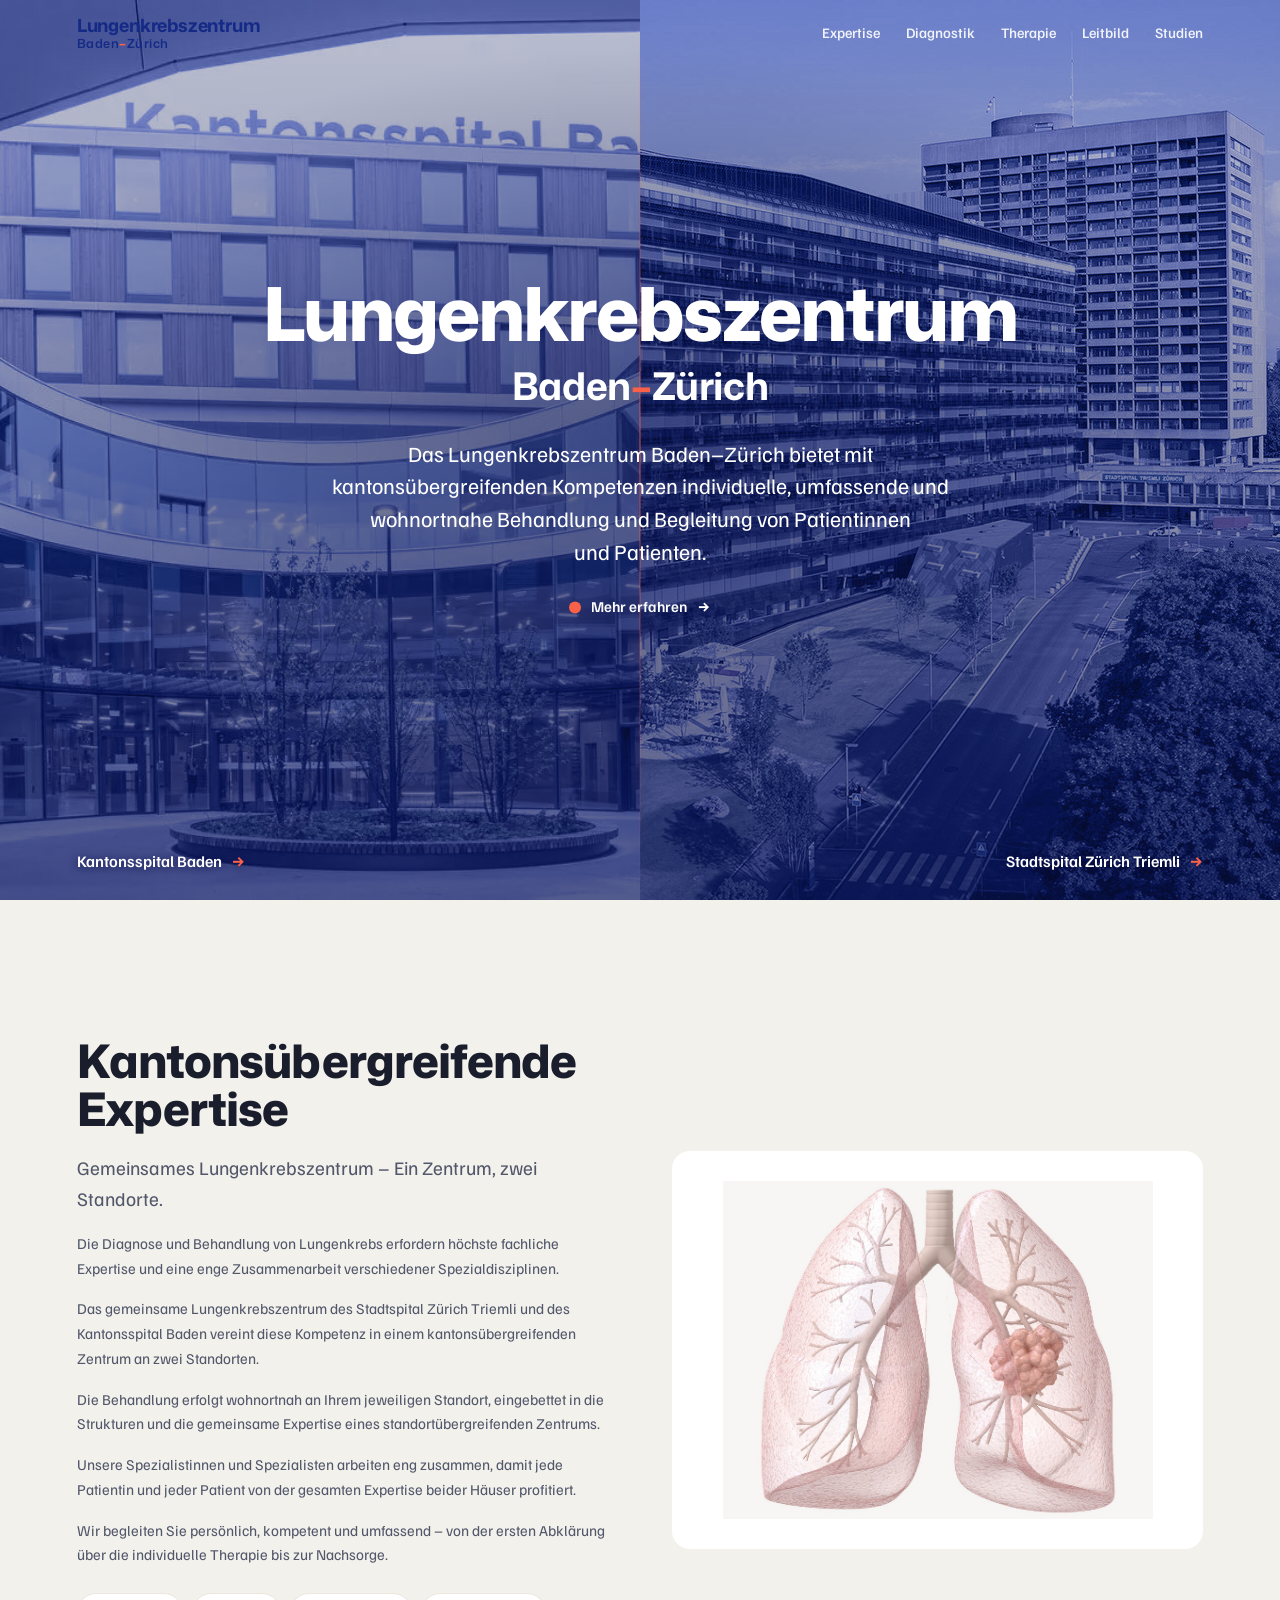
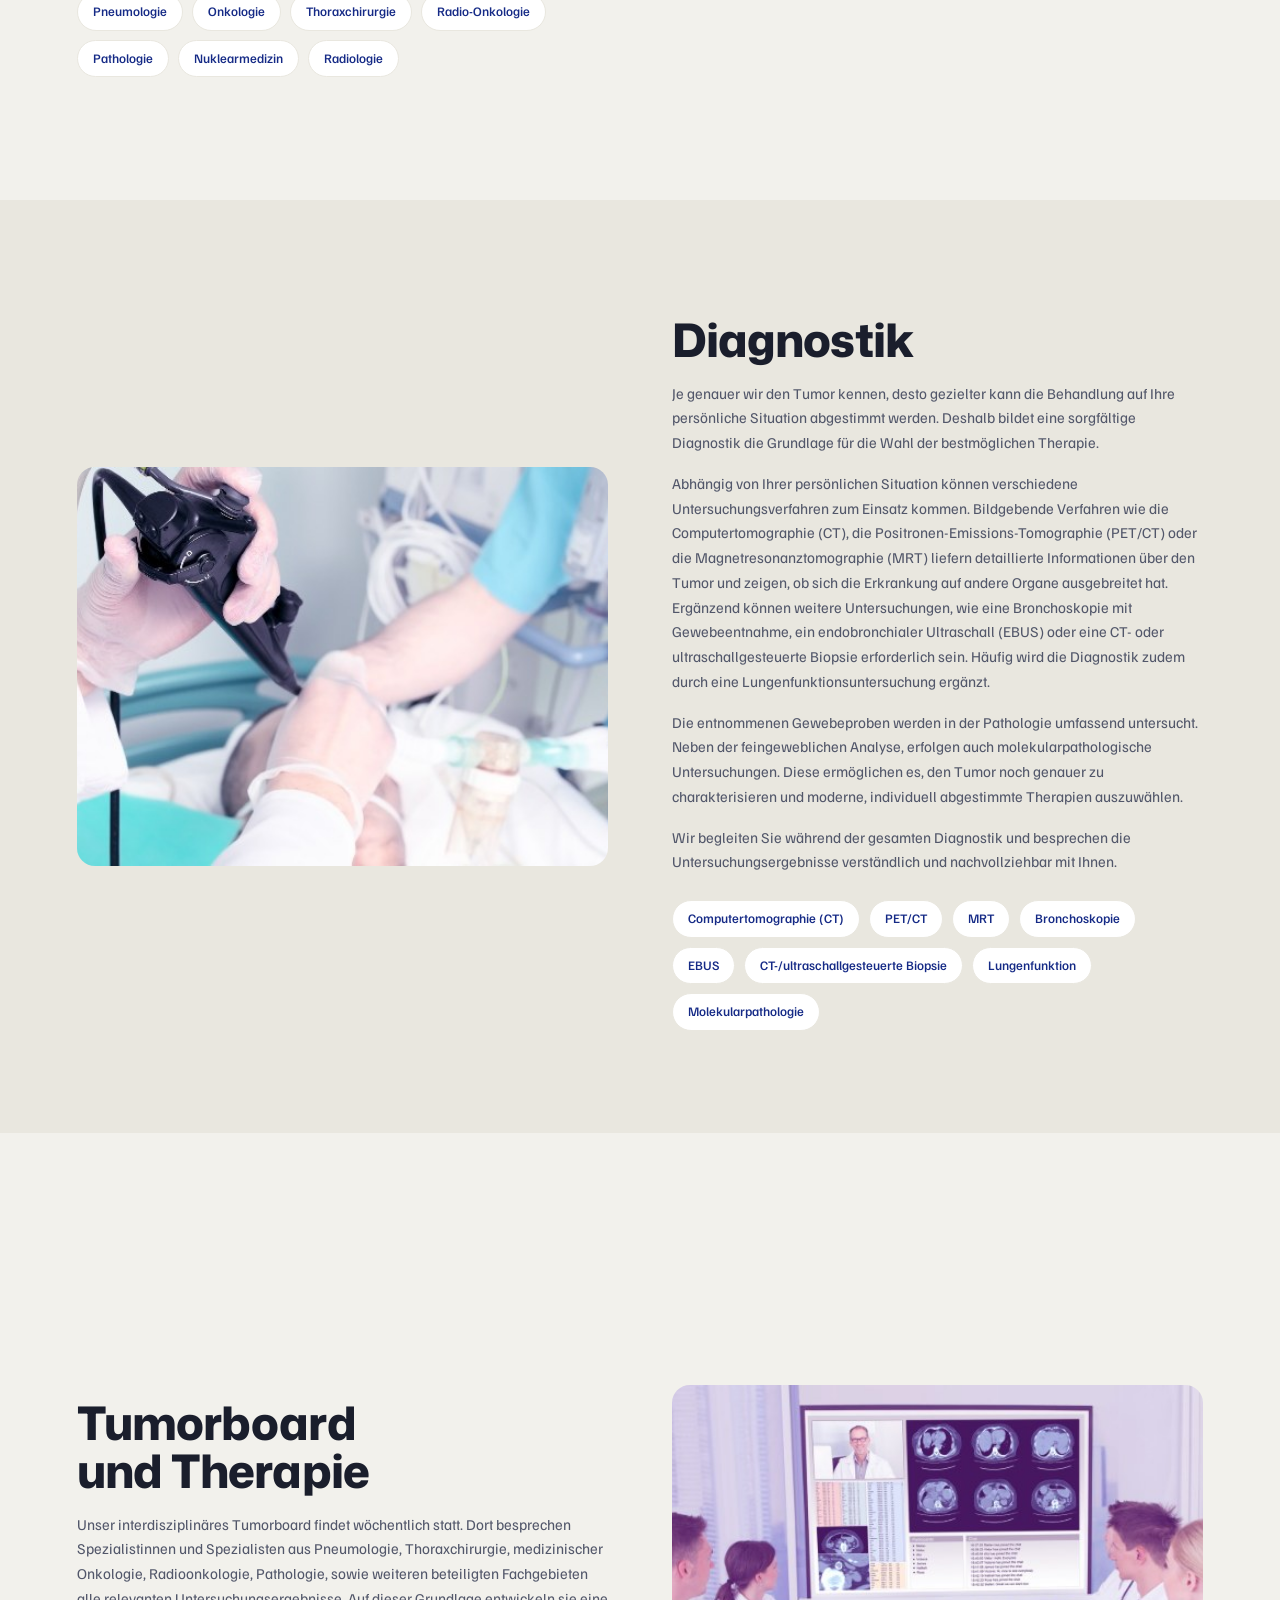
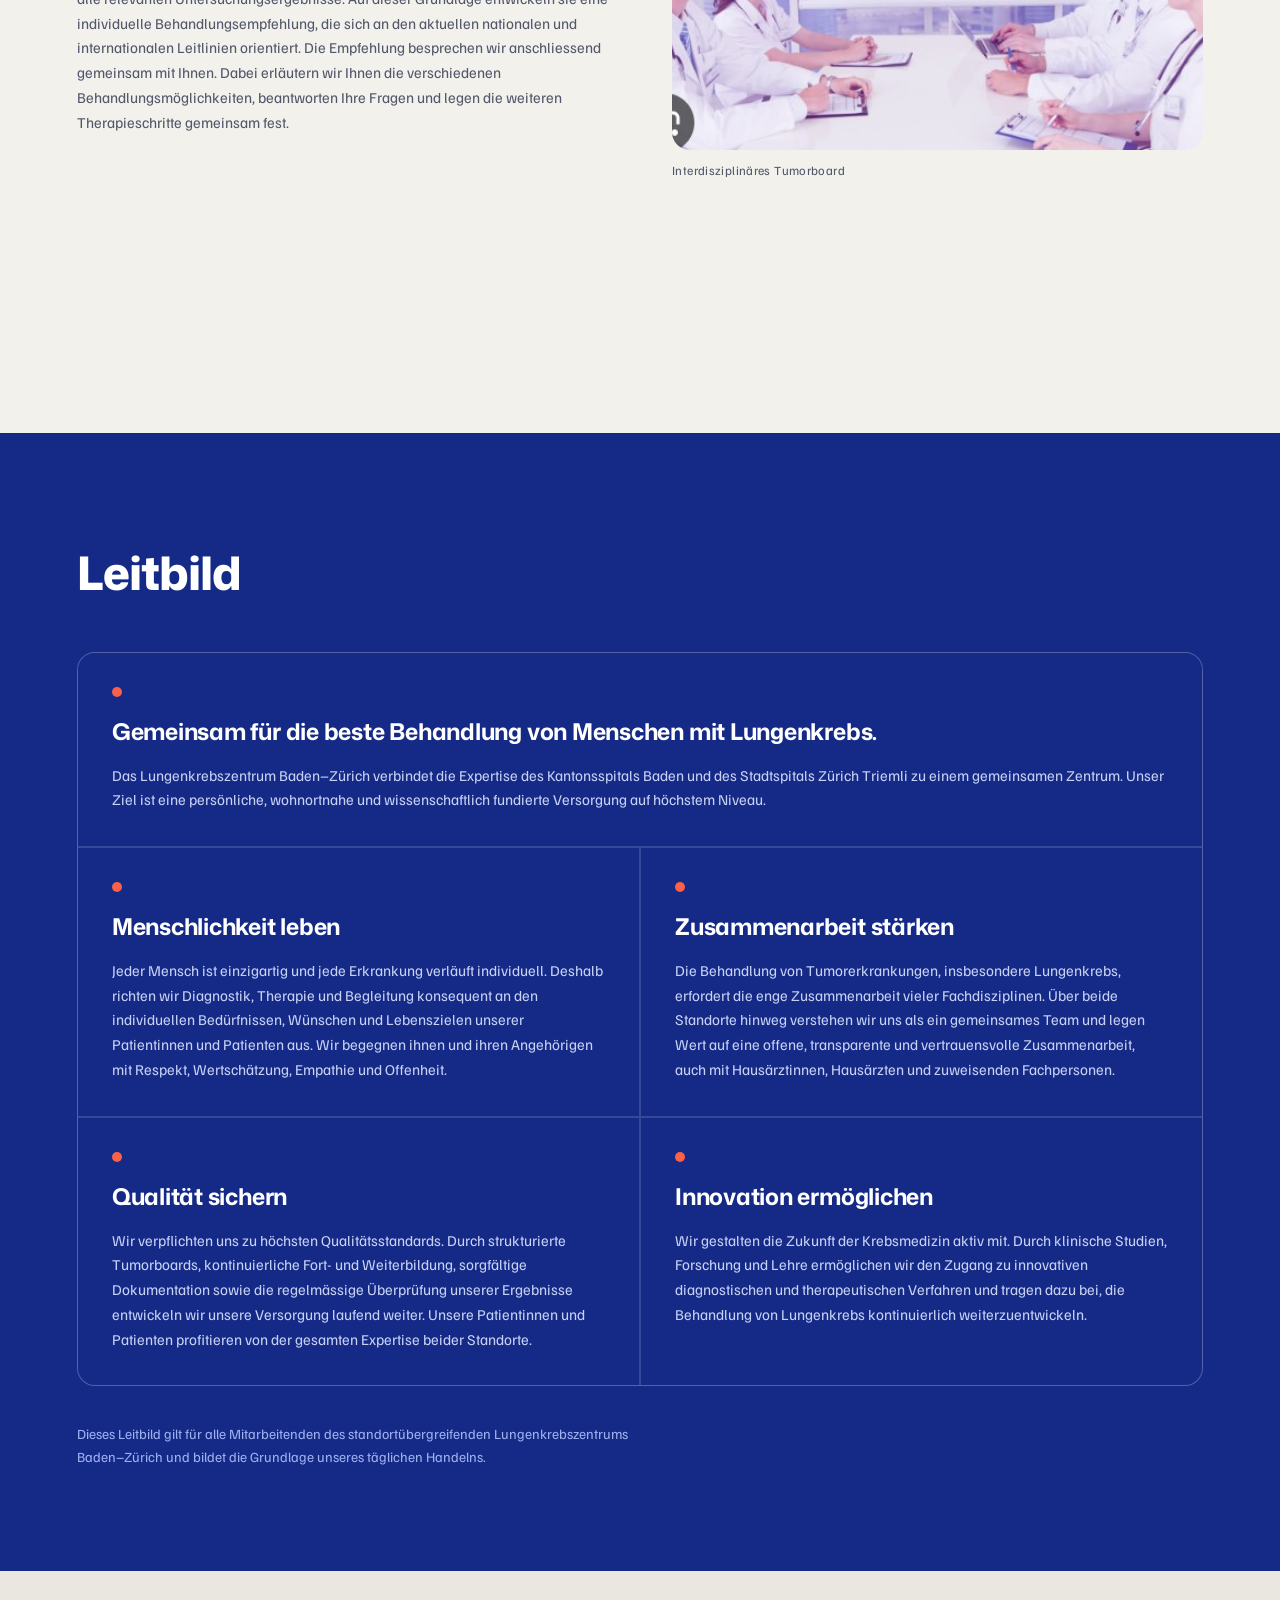
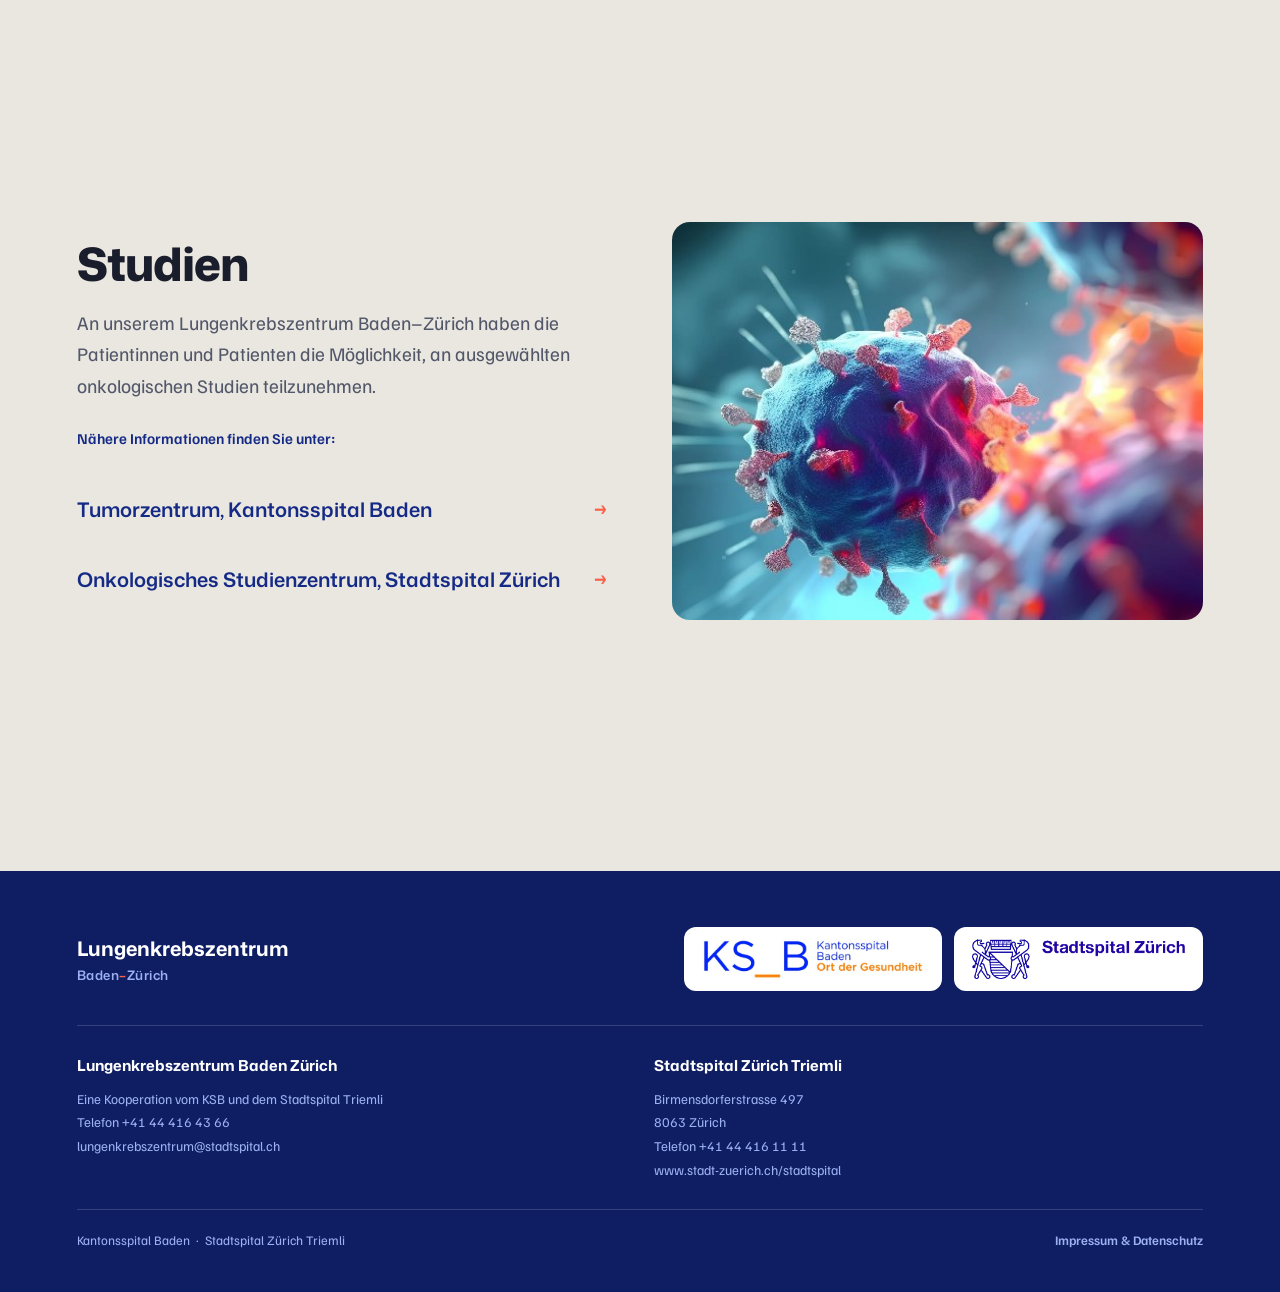
==== index.html @ f9b5f1e2 "Footer-Kontaktdaten getauscht (LKZ links, Triemli rechts)" ====
<!DOCTYPE html>
<html lang="de">
<head>
<meta charset="UTF-8">
<meta name="viewport" content="width=device-width, initial-scale=1.0">
<title>Lungenkrebszentrum Baden–Zürich</title>
<link rel="icon" href="favicon.svg" type="image/svg+xml">
<link rel="icon" href="favicon-32.png" type="image/png" sizes="32x32">
<link rel="apple-touch-icon" href="favicon.png">
<meta name="description" content="Das Lungenkrebszentrum Baden–Zürich vereint die Expertise des Kantonsspitals Baden und des Stadtspitals Zürich Triemli. Kantonsübergreifende, wohnortnahe Behandlung von Lungenkrebs an zwei Standorten.">
<link rel="preconnect" href="https://fonts.googleapis.com">
<link rel="preconnect" href="https://fonts.gstatic.com" crossorigin>
<link href="https://fonts.googleapis.com/css2?family=Mona+Sans:wght@400;500;600;700;800&family=Familjen+Grotesk:wght@400;500;600;700&display=swap" rel="stylesheet">
<link rel="stylesheet" href="css/styles.css">
<style>
  /* Hero — cinematic merge */
  .hero{position:relative;isolation:isolate;background:#0F1E63;color:#fff;min-height:100vh;display:flex;flex-direction:row;padding:0;overflow:hidden;}
  .hero-half{position:absolute;top:0;bottom:0;width:50%;z-index:1;background-size:cover;background-position:center;}
  .hero-half.hl{left:0;background-image:url('assets/hero_KSB.webp');}
  .hero-half.hr{right:0;background-image:url('assets/hero_stadtspital.jpg');}
  .hero-tint{position:absolute;inset:0;z-index:2;pointer-events:none;background:#1b2f8a;mix-blend-mode:color;opacity:.8;}
  .hero-ovl{position:absolute;inset:0;z-index:3;pointer-events:none;background:linear-gradient(180deg,rgba(13,24,80,.26) 0%,rgba(9,17,72,.6) 100%),radial-gradient(68% 56% at 50% 48%,rgba(9,17,72,.42),rgba(9,17,72,0) 76%);}
  .hero-seam{position:absolute;left:50%;top:0;bottom:0;width:2px;z-index:4;transform:translateX(-50%);pointer-events:none;background:linear-gradient(to bottom,rgba(251,96,72,0) 0%,rgba(251,96,72,.4) 50%,rgba(251,96,72,0) 100%);}
  .hero-inner{position:absolute;z-index:5;left:0;right:0;top:50%;transform:translateY(-50%);text-align:center;padding:0 var(--mx);pointer-events:none;}
  .hero-logo .ll{font-size:clamp(34px,6vw,74px);line-height:.92;}
  .hero-logo .lc{font-size:clamp(20px,3vw,38px);}
  .hero-tag{margin:20px auto 0;max-width:55ch;color:#fff;font-size:clamp(17px,1.7vw,22px);line-height:1.5;}
  .hero-more{display:inline-flex;align-items:center;gap:10px;margin-top:26px;color:#fff;font-family:var(--fb);font-weight:600;font-size:15px;text-decoration:none;pointer-events:auto;}
  .hero-more .dot{width:12px;height:12px;border-radius:50%;background:var(--coral);transform-origin:center;animation:coralBreath 3.1s ease-in-out infinite;}
  .hero-more .arrow{transition:transform .25s cubic-bezier(.22,1,.36,1);}
  .hero-more:hover .arrow{transform:translateX(4px);}
  .hh-label{position:absolute;bottom:26px;z-index:6;display:inline-flex;align-items:center;gap:9px;font-family:var(--fb);font-size:16px;font-weight:600;color:#fff;text-decoration:none;text-shadow:0 1px 10px rgba(9,17,72,.9);}
  .hh-label.l{left:var(--mx);}
  .hh-label.r{right:var(--mx);}
  .hh-label .arrow{color:var(--coral);transition:transform .25s cubic-bezier(.22,1,.36,1);}
  .hh-label:hover .arrow{transform:translateX(4px);}
  @media(max-width:760px){
    .hero-half{width:100%;height:50%;}
    .hero-half.hl{top:0;bottom:auto;}
    .hero-half.hr{bottom:0;top:auto;}
    .hero-seam{top:50%;bottom:auto;left:0;right:0;width:auto;height:2px;transform:translateY(-50%);background:linear-gradient(to right,rgba(251,96,72,0) 0%,rgba(251,96,72,.4) 50%,rgba(251,96,72,0) 100%);}
    .hero-inner{padding:0 16px;}
    .hero-logo .ll{font-size:36px;}
    .hero-logo .lc{font-size:24px;}
    .hh-label{font-size:14px;}
    .hh-label.l{top:18px;bottom:auto;}
    .hh-label.r{right:auto;left:var(--mx);bottom:18px;}
  }
</style>
</head>
<body>

<header id="hdr">
  <a class="brand" href="#top" aria-label="Lungenkrebszentrum Baden–Zürich, Startseite">
    <span class="bn">Lungenkrebszentrum</span>
    <span class="bc">Baden<span class="sl">–</span>Zürich</span>
  </a>
  <nav aria-label="Hauptnavigation">
    <a class="nl" href="#expertise">Expertise</a>
    <a class="nl" href="#diagnostik">Diagnostik</a>
    <a class="nl" href="#therapie">Therapie</a>
    <a class="nl" href="#leitbild">Leitbild</a>
    <a class="nl" href="#studien">Studien</a>
  </nav>
  <button class="menu-btn" aria-label="Menü öffnen" aria-expanded="false">≡</button>
</header>

<a id="top"></a>
<section class="hero" aria-label="Startseite">
  <div class="hero-half hl" aria-hidden="true"></div>
  <div class="hero-half hr" aria-hidden="true"></div>
  <div class="hero-tint" aria-hidden="true"></div>
  <div class="hero-ovl" aria-hidden="true"></div>
  <span class="hero-seam" aria-hidden="true"></span>
  <a class="hh-label l" href="https://www.kantonsspitalbaden.ch/kompetenzbereiche/lungenkrebszentrum" target="_blank" rel="noopener">Kantonsspital Baden <span class="arrow" aria-hidden="true">→</span></a>
  <a class="hh-label r" href="https://www.stadt-zuerich.ch/stadtspital/de/ueber-uns/fachbereiche/lungenkrebszentrum.html" target="_blank" rel="noopener">Stadtspital Zürich Triemli <span class="arrow" aria-hidden="true">→</span></a>
  <div class="hero-inner">
    <div class="hero-logo">
      <span class="ll">Lungenkrebszentrum</span>
      <span class="lc">Baden<span class="sl">–</span>Zürich</span>
    </div>
    <p class="hero-tag">Das Lungenkrebszentrum Baden–Zürich bietet mit kantonsübergreifenden Kompetenzen individuelle, umfassende und wohnortnahe Behandlung und Begleitung von Patientinnen und&nbsp;Patienten.</p>
    <a class="hero-more" href="#expertise"><span class="dot" aria-hidden="true"></span>Mehr erfahren <span class="arrow" aria-hidden="true">→</span></a>
  </div>
</section>

<section id="expertise">
  <div class="wrap split">
    <div class="reveal">
      <h2>Kantonsübergreifende Expertise</h2>
      <p class="lead">Gemeinsames Lungenkrebszentrum – Ein Zentrum, zwei Standorte.</p>
      <div class="body-copy">
        <p>Die Diagnose und Behandlung von Lungenkrebs erfordern höchste fachliche Expertise und eine enge Zusammenarbeit verschiedener Spezialdisziplinen.</p>
        <p>Das gemeinsame Lungenkrebszentrum des Stadtspital Zürich Triemli und des Kantonsspital Baden vereint diese Kompetenz in einem kantonsübergreifenden Zentrum an zwei Standorten.</p>
        <p>Die Behandlung erfolgt wohnortnah an Ihrem jeweiligen Standort, eingebettet in die Strukturen und die gemeinsame Expertise eines standortübergreifenden Zentrums.</p>
        <p>Unsere Spezialistinnen und Spezialisten arbeiten eng zusammen, damit jede Patientin und jeder Patient von der gesamten Expertise beider Häuser profitiert.</p>
        <p>Wir begleiten Sie persönlich, kompetent und umfassend – von der ersten Abklärung über die individuelle Therapie bis zur Nachsorge.</p>
      </div>
      <div class="tags" aria-label="Beteiligte Fachdisziplinen">
        <span class="tag">Pneumologie</span><span class="tag">Onkologie</span><span class="tag">Thoraxchirurgie</span><span class="tag">Radio-Onkologie</span><span class="tag">Pathologie</span><span class="tag">Nuklearmedizin</span><span class="tag">Radiologie</span>
      </div>
    </div>
    <div class="reveal">
      <div class="media contain" style="aspect-ratio:4/3;">
        <img src="assets/expertise.png" alt="Anatomische Darstellung der Lunge" loading="lazy">
      </div>
    </div>
  </div>
</section>

<section id="diagnostik" style="background:var(--paper-2);">
  <div class="wrap split">
    <div class="reveal" style="order:2;">
      <h2>Diagnostik</h2>
      <div class="body-copy">
        <p>Je genauer wir den Tumor kennen, desto gezielter kann die Behandlung auf Ihre persönliche Situation abgestimmt werden. Deshalb bildet eine sorgfältige Diagnostik die Grundlage für die Wahl der bestmöglichen Therapie.</p>
        <p>Abhängig von Ihrer persönlichen Situation können verschiedene Untersuchungsverfahren zum Einsatz kommen. Bildgebende Verfahren wie die Computertomographie (CT), die Positronen-Emissions-Tomographie (PET/CT) oder die Magnetresonanztomographie (MRT) liefern detaillierte Informationen über den Tumor und zeigen, ob sich die Erkrankung auf andere Organe ausgebreitet hat. Ergänzend können weitere Untersuchungen, wie eine Bronchoskopie mit Gewebeentnahme, ein endobronchialer Ultraschall (EBUS) oder eine CT- oder ultraschallgesteuerte Biopsie erforderlich sein. Häufig wird die Diagnostik zudem durch eine Lungenfunktionsuntersuchung ergänzt.</p>
        <p>Die entnommenen Gewebeproben werden in der Pathologie umfassend untersucht. Neben der feingeweblichen Analyse, erfolgen auch molekularpathologische Untersuchungen. Diese ermöglichen es, den Tumor noch genauer zu charakterisieren und moderne, individuell abgestimmte Therapien auszuwählen.</p>
        <p>Wir begleiten Sie während der gesamten Diagnostik und besprechen die Untersuchungsergebnisse verständlich und nachvollziehbar mit Ihnen.</p>
      </div>
      <div class="tags">
        <span class="tag">Computertomographie (CT)</span><span class="tag">PET/CT</span><span class="tag">MRT</span><span class="tag">Bronchoskopie</span><span class="tag">EBUS</span><span class="tag">CT-/ultraschallgesteuerte Biopsie</span><span class="tag">Lungenfunktion</span><span class="tag">Molekularpathologie</span>
      </div>
    </div>
    <div class="reveal" style="order:1;">
      <div class="media" style="aspect-ratio:4/3;">
        <img src="assets/diagnostik.jpg" alt="Diagnostische Untersuchung im Lungenkrebszentrum" loading="lazy">
      </div>
    </div>
  </div>
</section>

<section id="therapie">
  <div class="wrap">
    <div class="split" style="align-items:start;">
      <div class="reveal">
          <h2>Tumorboard<br>und Therapie</h2>
        <div class="body-copy">
          <p>Unser interdisziplinäres Tumorboard findet wöchentlich statt. Dort besprechen Spezialistinnen und Spezialisten aus Pneumologie, Thoraxchirurgie, medizinischer Onkologie, Radioonkologie, Pathologie, sowie weiteren beteiligten Fachgebieten alle relevanten Untersuchungsergebnisse. Auf dieser Grundlage entwickeln sie eine individuelle Behandlungsempfehlung, die sich an den aktuellen nationalen und internationalen Leitlinien orientiert. Die Empfehlung besprechen wir anschliessend gemeinsam mit Ihnen. Dabei erläutern wir Ihnen die verschiedenen Behandlungsmöglichkeiten, beantworten Ihre Fragen und legen die weiteren Therapieschritte gemeinsam fest.</p>
        </div>
      </div>
      <div class="reveal">
        <div class="media" style="aspect-ratio:16/11;">
          <img src="assets/therapie.jpg" alt="Interdisziplinäres Tumorboard im Lungenkrebszentrum" loading="lazy">
        </div>
        <p class="figcap">Interdisziplinäres Tumorboard</p>
      </div>
    </div>
  </div>
</section>

<section id="leitbild" class="leitbild">
  <div class="breath" aria-hidden="true">
    <span class="b-circle" style="width:560px;height:560px;left:-120px;top:-120px;--dur:26s;--dx:16px;--dy:14px;"></span>
    <span class="b-circle" style="width:420px;height:420px;right:-80px;bottom:-120px;--dur:22s;--dx:-14px;--dy:-12px;animation-delay:-4s;"></span>
  </div>
  <div class="wrap">
    <div class="leitbild-head reveal">
      <h2>Leitbild</h2>
    </div>
    <div class="values">
      <div class="value value-intro reveal" style="grid-column:1 / -1;">
        <span class="vmark" aria-hidden="true"></span>
        <h3>Gemeinsam für die beste Behandlung von Menschen mit Lungenkrebs.</h3>
        <p>Das Lungenkrebszentrum Baden–Zürich verbindet die Expertise des Kantonsspitals Baden und des Stadtspitals Zürich Triemli zu einem gemeinsamen Zentrum. Unser Ziel ist eine persönliche, wohnortnahe und wissenschaftlich fundierte Versorgung auf höchstem Niveau.</p>
      </div>
      <div class="value reveal"><span class="vmark" aria-hidden="true"></span><h3>Menschlichkeit leben</h3><p>Jeder Mensch ist einzigartig und jede Erkrankung verläuft individuell. Deshalb richten wir Diagnostik, Therapie und Begleitung konsequent an den individuellen Bedürfnissen, Wünschen und Lebenszielen unserer Patientinnen und Patienten aus. Wir begegnen ihnen und ihren Angehörigen mit Respekt, Wertschätzung, Empathie und Offenheit.</p></div>
      <div class="value reveal"><span class="vmark" aria-hidden="true"></span><h3>Zusammenarbeit stärken</h3><p>Die Behandlung von Tumorerkrankungen, insbesondere Lungenkrebs, erfordert die enge Zusammenarbeit vieler Fachdisziplinen. Über beide Standorte hinweg verstehen wir uns als ein gemeinsames Team und legen Wert auf eine offene, transparente und vertrauensvolle Zusammenarbeit, auch mit Hausärztinnen, Hausärzten und zuweisenden Fachpersonen.</p></div>
      <div class="value reveal"><span class="vmark" aria-hidden="true"></span><h3>Qualität sichern</h3><p>Wir verpflichten uns zu höchsten Qualitätsstandards. Durch strukturierte Tumorboards, kontinuierliche Fort- und Weiterbildung, sorgfältige Dokumentation sowie die regelmässige Überprüfung unserer Ergebnisse entwickeln wir unsere Versorgung laufend weiter. Unsere Patientinnen und Patienten profitieren von der gesamten Expertise beider Standorte.</p></div>
      <div class="value reveal"><span class="vmark" aria-hidden="true"></span><h3>Innovation ermöglichen</h3><p>Wir gestalten die Zukunft der Krebsmedizin aktiv mit. Durch klinische Studien, Forschung und Lehre ermöglichen wir den Zugang zu innovativen diagnostischen und therapeutischen Verfahren und tragen dazu bei, die Behandlung von Lungenkrebs kontinuierlich weiterzuentwickeln.</p></div>
    </div>
    <p class="leitbild-foot reveal">Dieses Leitbild gilt für alle Mitarbeitenden des standortübergreifenden Lungenkrebszentrums Baden–Zürich und bildet die Grundlage unseres täglichen Handelns.</p>
  </div>
</section>

<section id="studien" style="background:var(--paper-2);">
  <div class="wrap split">
    <div class="reveal">
      <h2>Studien</h2>
      <p class="lead">An unserem Lungenkrebszentrum Baden–Zürich haben die Patientinnen und Patienten die Möglichkeit, an ausgewählten onkologischen Studien teilzunehmen.</p>
      <p style="font-weight:600;color:var(--blue);margin-top:24px;">Nähere Informationen finden Sie unter:</p>
      <div class="studien-links">
        <a href="https://www.kantonsspitalbaden.ch/kompetenzbereiche/tumorzentrum" target="_blank" rel="noopener">Tumorzentrum, Kantonsspital Baden <span class="arrow">→</span></a>
        <a href="https://www.stadt-zuerich.ch/stadtspital/de/ueber-uns/fachbereiche/tumorzentrum/onkologisches-studienzentrum.html" target="_blank" rel="noopener">Onkologisches Studienzentrum, Stadtspital Zürich <span class="arrow">→</span></a>
      </div>
    </div>
    <div class="reveal">
      <div class="media" style="aspect-ratio:4/3;">
        <img src="assets/studien.jpg" alt="Onkologische Forschung im Lungenkrebszentrum" loading="lazy">
      </div>
    </div>
  </div>
</section>

<footer>
  <div class="wrap">
    <div class="foot-grid">
      <div class="foot-brand">
        <div class="bn">Lungenkrebszentrum</div>
        <div class="bc">Baden<span class="sl">–</span>Zürich</div>
      </div>
      <div class="foot-logos">
        <a class="hp" href="https://www.kantonsspitalbaden.ch" target="_blank" rel="noopener"><img src="assets/logo-ksb.jpg" alt="Kantonsspital Baden"></a>
        <a class="hp" href="https://www.stadt-zuerich.ch/stadtspital" target="_blank" rel="noopener"><img src="assets/logo-stz.png" alt="Stadtspital Zürich"></a>
      </div>
    </div>
    <div class="foot-contact">
      <div class="fc-col">
        <h4>Lungenkrebszentrum Baden Zürich</h4>
        <p>Eine Kooperation vom KSB und dem Stadtspital Triemli<br>Telefon <a href="tel:+41444164366">+41 44 416 43 66</a><br><a href="mailto:lungenkrebszentrum@stadtspital.ch">lungenkrebszentrum@stadtspital.ch</a></p>
      </div>
      <div class="fc-col">
        <h4>Stadtspital Zürich Triemli</h4>
        <p>Birmensdorferstrasse 497<br>8063 Zürich<br>Telefon <a href="tel:+41444161111">+41 44 416 11 11</a><br><a href="https://www.stadt-zuerich.ch/stadtspital" target="_blank" rel="noopener">www.stadt-zuerich.ch/stadtspital</a></p>
      </div>
    </div>
    <div class="foot-meta">
      <span>Kantonsspital Baden &nbsp;·&nbsp; Stadtspital Zürich Triemli</span>
      <a class="foot-legal" href="impressum.html">Impressum &amp; Datenschutz</a>
    </div>
  </div>
</footer>

<script src="js/main.js"></script>
</body>
</html>
---- css/styles.css ----
:root{
  --blue:#152A86; --blue-deep:#0F1E63; --sky:#9DB0F0; --sky-soft:#C7D1F5;
  --coral:#FB6048; --paper:#F2F1EC; --paper-2:#E9E7DF; --card:#FAF9F5;
  --ink:#1A1E2C; --ink-soft:#52576A;
  --fd:'Mona Sans',sans-serif; --fb:'Familjen Grotesk',sans-serif;
  --mx:clamp(20px,6vw,110px); --maxw:1180px;
}
*{box-sizing:border-box;margin:0;padding:0;}
html{scroll-behavior:smooth;}
body{font-family:var(--fb);background:var(--paper);color:var(--ink);line-height:1.65;-webkit-font-smoothing:antialiased;overflow-x:hidden;}
a{color:inherit;}
img{display:block;max-width:100%;}
.wrap{max-width:var(--maxw);margin:0 auto;}
section{padding:clamp(56px,8vw,110px) var(--mx);min-height:100vh;display:flex;flex-direction:column;justify-content:center;}
.eyebrow{font-family:var(--fb);font-size:12px;font-weight:600;letter-spacing:3px;text-transform:uppercase;color:var(--coral);}
.sectmark{width:12px;height:12px;border-radius:50%;background:var(--coral);display:block;margin-bottom:20px;transform-origin:center;animation:coralBreath 3.1s ease-in-out infinite;}
h2{font-family:var(--fd);font-weight:800;font-size:clamp(28px,4.4vw,46px);letter-spacing:-0.02em;line-height:1.05;margin-top:14px;}
h3{font-family:var(--fd);font-weight:700;letter-spacing:-0.01em;}
p{font-size:clamp(15px,1.15vw,17px);}
.lead{font-size:clamp(17px,1.5vw,20px);color:var(--ink-soft);max-width:62ch;margin-top:18px;}
.body-copy p{color:var(--ink-soft);margin-top:16px;max-width:64ch;}
.btn{display:inline-flex;align-items:center;gap:9px;font-family:var(--fb);font-weight:600;font-size:15px;padding:13px 24px;border-radius:11px;text-decoration:none;border:none;cursor:pointer;transition:transform .25s cubic-bezier(.22,1,.36,1);}
.btn-coral{background:var(--coral);color:var(--blue);}
.btn-coral:hover{transform:translateY(-2px);}
.btn:focus-visible,a:focus-visible{outline:3px solid var(--sky);outline-offset:3px;border-radius:4px;}

/* HEADER */
header{position:fixed;top:0;left:0;right:0;z-index:50;padding:16px var(--mx);display:flex;align-items:center;justify-content:space-between;transition:background .3s,box-shadow .3s,padding .3s;}
header.solid{background:var(--paper);box-shadow:0 1px 0 var(--paper-2);padding:12px var(--mx);}
.brand{font-family:var(--fd);line-height:1;text-decoration:none;opacity:0;transform:translateY(-6px);transition:opacity .45s ease,transform .45s ease;pointer-events:none;}
header.solid .brand,header.open .brand{opacity:1;transform:none;pointer-events:auto;}
.brand .bn{font-weight:700;font-size:18px;letter-spacing:-0.01em;color:var(--blue);display:block;}
.brand .bc{font-weight:600;font-size:12.5px;letter-spacing:.5px;color:var(--blue);display:block;margin-top:3px;}
.brand .sl{color:var(--coral);font-weight:700;}
nav{display:flex;align-items:center;gap:26px;}
nav a.nl{position:relative;font-size:14.5px;font-weight:500;color:rgba(255,255,255,.9);text-decoration:none;transition:color .2s;}
nav a.nl::after{content:"";position:absolute;left:-13px;top:50%;width:6px;height:6px;border-radius:50%;background:var(--coral);transform:translateY(-50%) scale(0);transition:transform .25s cubic-bezier(.22,1,.36,1);}
nav a.nl:hover{color:#fff;}
nav a.nl:hover::after{transform:translateY(-50%) scale(1);}
header.solid nav a.nl{color:var(--ink-soft);}
header.solid nav a.nl:hover{color:var(--blue);}
.menu-btn{display:none;background:none;border:none;color:#fff;font-size:26px;cursor:pointer;line-height:1;}
header.solid .menu-btn,header.open .menu-btn{color:var(--blue);}
@media(max-width:900px){
  .menu-btn{display:block;}
  nav{display:none;position:absolute;top:100%;left:0;right:0;background:var(--paper);flex-direction:column;align-items:flex-start;gap:8px;padding:18px var(--mx) 24px;box-shadow:0 12px 24px rgba(15,30,99,.12);}
  header.open nav{display:flex;}
  header.open{background:var(--paper);}
  header.open nav a.nl{color:var(--ink-soft);font-size:16px;}
}

/* HERO — each page carries its own hero styles inline; shared bits only here */
@keyframes coralBreath{0%,100%{transform:scale(1);}50%{transform:scale(1.16);}}
@keyframes seamBreath{0%,100%{opacity:.55;}50%{opacity:1;}}
.hero-logo .ll{display:block;font-family:var(--fd);font-weight:800;letter-spacing:-0.03em;color:#fff;}
.hero-logo .lc{display:block;font-family:var(--fd);font-weight:700;letter-spacing:-0.01em;color:#fff;margin-top:8px;}
.hero-logo .sl{color:var(--coral);}
.hero-eyebrow{font-family:var(--fb);font-size:12px;font-weight:600;letter-spacing:3px;text-transform:uppercase;color:var(--coral);}

/* SPLIT */
.split{display:grid;grid-template-columns:1fr 1fr;gap:clamp(30px,5vw,72px);align-items:center;}
@media(max-width:820px){.split{grid-template-columns:1fr;}}
.media{border-radius:18px;overflow:hidden;background:var(--paper-2);}
.media img{width:100%;height:100%;object-fit:cover;}
.media.contain{background:#fff;display:flex;align-items:center;justify-content:center;padding:30px;}
.media.contain img{object-fit:contain;}
.figcap{font-size:12.5px;color:var(--ink-soft);margin-top:10px;letter-spacing:.03em;}
.tags{display:flex;flex-wrap:wrap;gap:9px;margin-top:26px;}
.tag{font-size:13px;font-weight:500;color:var(--blue);background:#fff;border:1px solid var(--paper-2);border-radius:999px;padding:7px 15px;}

/* THERAPIE */
.therapien{display:grid;grid-template-columns:repeat(3,1fr);margin-top:24px;border-top:1.5px solid var(--paper-2);border-bottom:1.5px solid var(--paper-2);}
.therapie{padding:26px 10px;display:flex;align-items:center;gap:14px;border-left:1px solid var(--paper-2);}
.therapie:first-child{border-left:none;}
.tmark{width:11px;height:11px;border-radius:50%;background:var(--coral);flex:none;transform-origin:center;animation:coralBreath 3.1s ease-in-out infinite;}
.therapie h3{font-size:21px;color:var(--blue);}
.lead-in{margin-top:30px;font-weight:600;color:var(--blue);font-size:clamp(16px,1.3vw,18px);}
.note-immun{margin-top:24px;font-size:15px;color:var(--ink-soft);max-width:66ch;}
@media(max-width:760px){.therapien{grid-template-columns:1fr;}.therapie{border-left:none;border-top:1px solid var(--paper-2);}.therapie:first-child{border-top:none;}}

/* LEITBILD */
.leitbild{background:var(--blue);color:#fff;position:relative;overflow:hidden;}
.leitbild .breath{opacity:.8;}
.leitbild-head{position:relative;z-index:2;max-width:64ch;}
.leitbild-claim{font-family:var(--fd);font-weight:800;font-size:clamp(24px,3.4vw,38px);letter-spacing:-0.02em;line-height:1.08;margin-top:14px;}
.leitbild .lead{color:#fff;}
.leitbild-intro{color:var(--sky-soft);margin-top:16px;font-size:clamp(15px,1.15vw,17px);}
.values{position:relative;z-index:2;display:grid;grid-template-columns:1fr 1fr;gap:2px;margin-top:54px;background:rgba(255,255,255,.14);border:1px solid rgba(255,255,255,.14);border-radius:18px;overflow:hidden;}
@media(max-width:760px){.values{grid-template-columns:1fr;}}
.value{background:var(--blue);padding:34px;}
.vmark{width:10px;height:10px;border-radius:50%;background:var(--coral);display:block;transform-origin:center;animation:coralBreath 3.1s ease-in-out infinite;}
.value h3{font-size:23px;color:#fff;margin-top:16px;}
.value p{color:var(--sky-soft);font-size:15px;margin-top:12px;}
.leitbild-foot{position:relative;z-index:2;color:var(--sky);font-size:14px;margin-top:36px;max-width:74ch;}

/* STUDIEN */
.studien-links{display:flex;flex-direction:column;gap:0;margin-top:24px;}
.studien-links a{font-family:var(--fd);font-weight:600;font-size:clamp(16px,1.7vw,20px);color:var(--blue);text-decoration:none;display:flex;align-items:center;justify-content:space-between;gap:20px;border-top:1px solid var(--paper-2);padding:18px 0;transition:padding-left .25s;}
.studien-links a:last-child{border-bottom:1px solid var(--paper-2);}
.studien-links a:hover{padding-left:10px;}
.studien-links a .arrow{color:var(--coral);}

/* FOOTER */
footer{background:var(--blue-deep);color:var(--sky);padding:56px var(--mx) 40px;}
.foot-grid{display:flex;justify-content:space-between;align-items:center;gap:28px;flex-wrap:wrap;}
.foot-brand .bn{font-family:var(--fd);font-weight:700;font-size:20px;color:#fff;}
.foot-brand .bc{font-family:var(--fd);font-weight:600;font-size:13px;color:var(--sky);letter-spacing:.5px;}
.foot-brand .sl{color:var(--coral);}
.foot-logos{display:flex;gap:12px;flex-wrap:wrap;}
.foot-logos .hp{height:64px;background:#fff;border-radius:12px;padding:12px 18px;display:flex;align-items:center;text-decoration:none;}
.foot-logos .hp img{max-height:40px;width:auto;}
.foot-contact{display:grid;grid-template-columns:1fr 1fr;gap:28px;margin-top:34px;padding-top:28px;border-top:1px solid rgba(255,255,255,.16);}
.fc-col h4{font-family:var(--fd);font-weight:700;font-size:15px;color:#fff;margin-bottom:8px;}
.fc-col p{font-size:13.5px;color:var(--sky);line-height:1.75;}
.fc-col a{color:var(--sky);text-decoration:none;}
.fc-col a:hover{color:#fff;text-decoration:underline;text-decoration-color:var(--coral);text-underline-offset:3px;}
@media(max-width:600px){.foot-contact{grid-template-columns:1fr;gap:24px;}}
.foot-meta{margin-top:28px;padding-top:20px;border-top:1px solid rgba(255,255,255,.16);font-size:13px;color:var(--sky);display:flex;justify-content:space-between;gap:16px;flex-wrap:wrap;}
.foot-legal{color:var(--sky);text-decoration:none;font-weight:600;}
.foot-legal:hover{color:#fff;}

/* MOTION */
.reveal{opacity:0;transform:translateY(22px);transition:opacity .8s cubic-bezier(.22,1,.36,1),transform .8s cubic-bezier(.22,1,.36,1);}
.reveal.in{opacity:1;transform:none;}
.hero-inner>*{opacity:0;animation:heroIn .9s cubic-bezier(.22,1,.36,1) forwards;}
.hero-inner>*:nth-child(1){animation-delay:.05s;}
.hero-inner>*:nth-child(2){animation-delay:.16s;}
.hero-inner>*:nth-child(3){animation-delay:.30s;}
.hero-inner>*:nth-child(4){animation-delay:.44s;}
.hero-inner>*:nth-child(5){animation-delay:.56s;}
@keyframes heroIn{from{opacity:0;transform:translateY(22px);}to{opacity:1;transform:none;}}
@media(prefers-reduced-motion:reduce){
  .b-circle,.sectmark,.tmark,.vmark{animation:none!important;}
  .hero-inner>*{opacity:1;animation:none;}
  .reveal{opacity:1;transform:none;transition:none;}
  html{scroll-behavior:auto;}
}
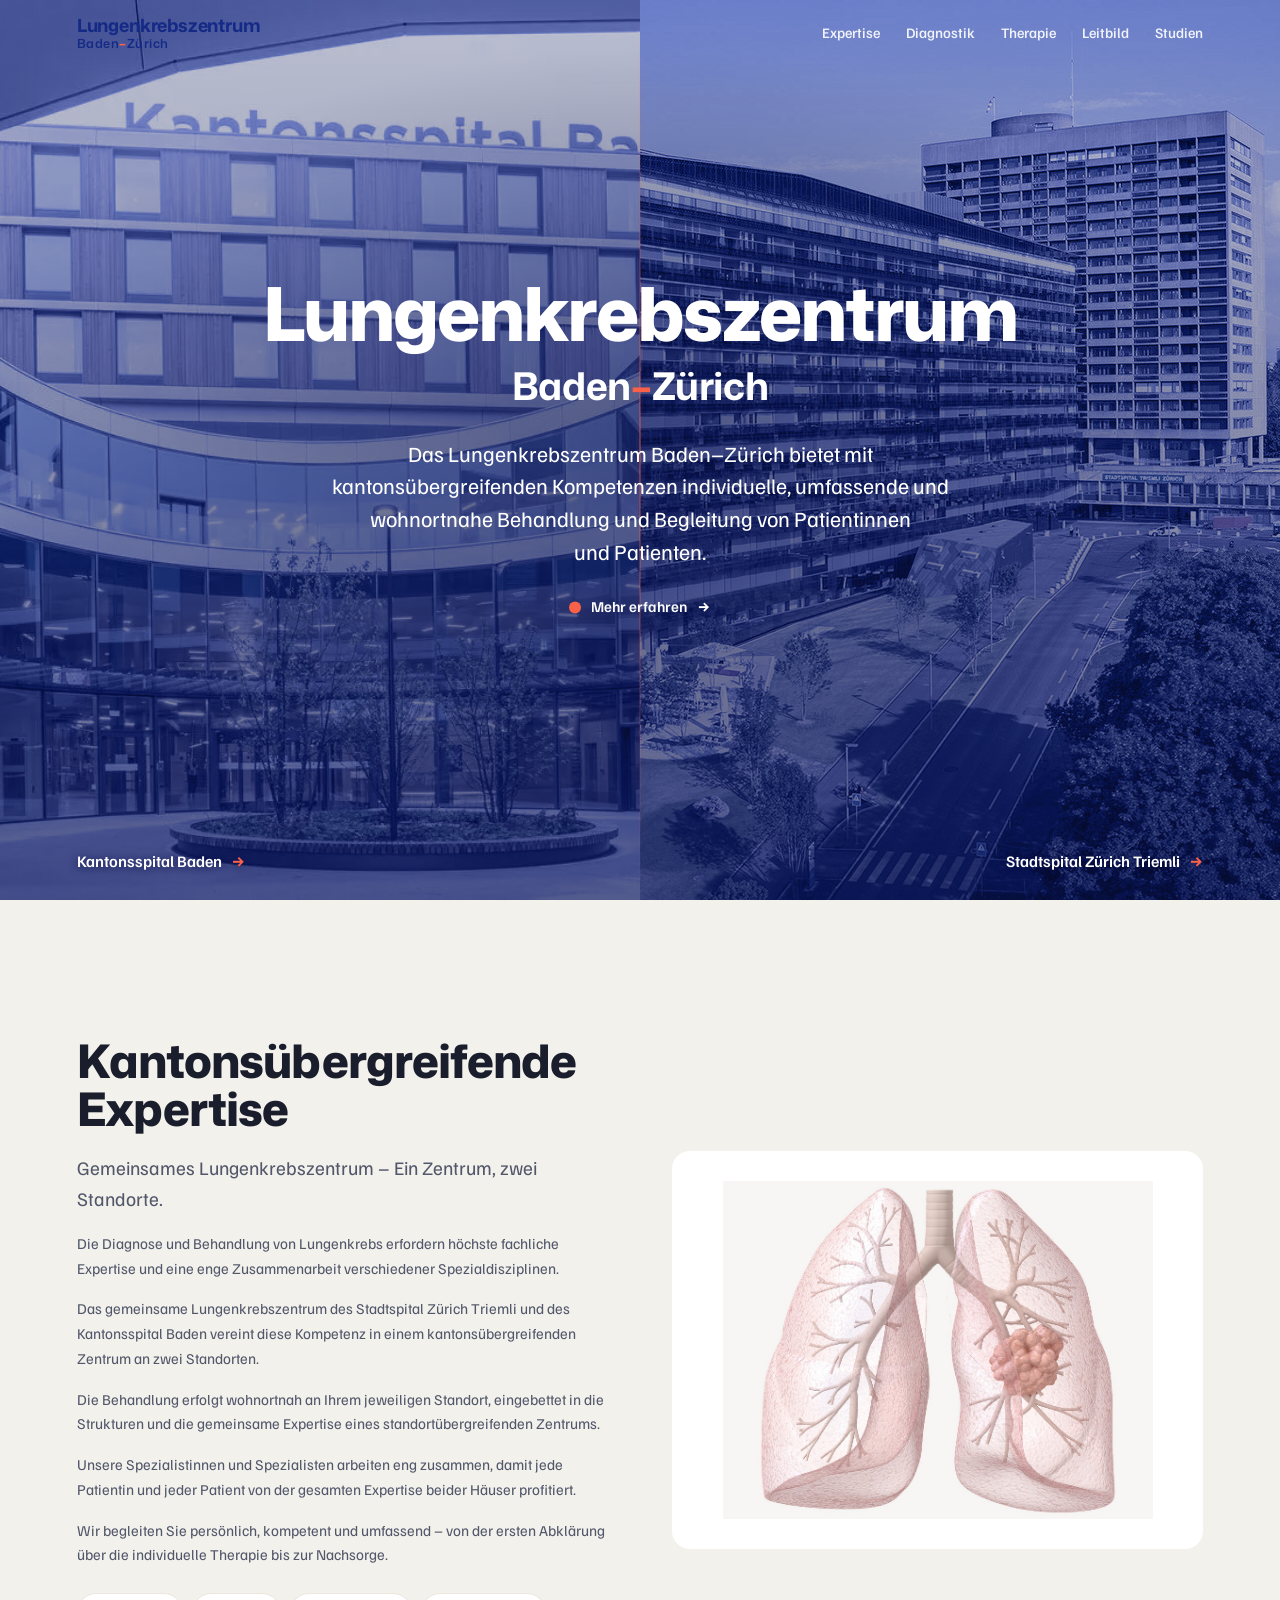
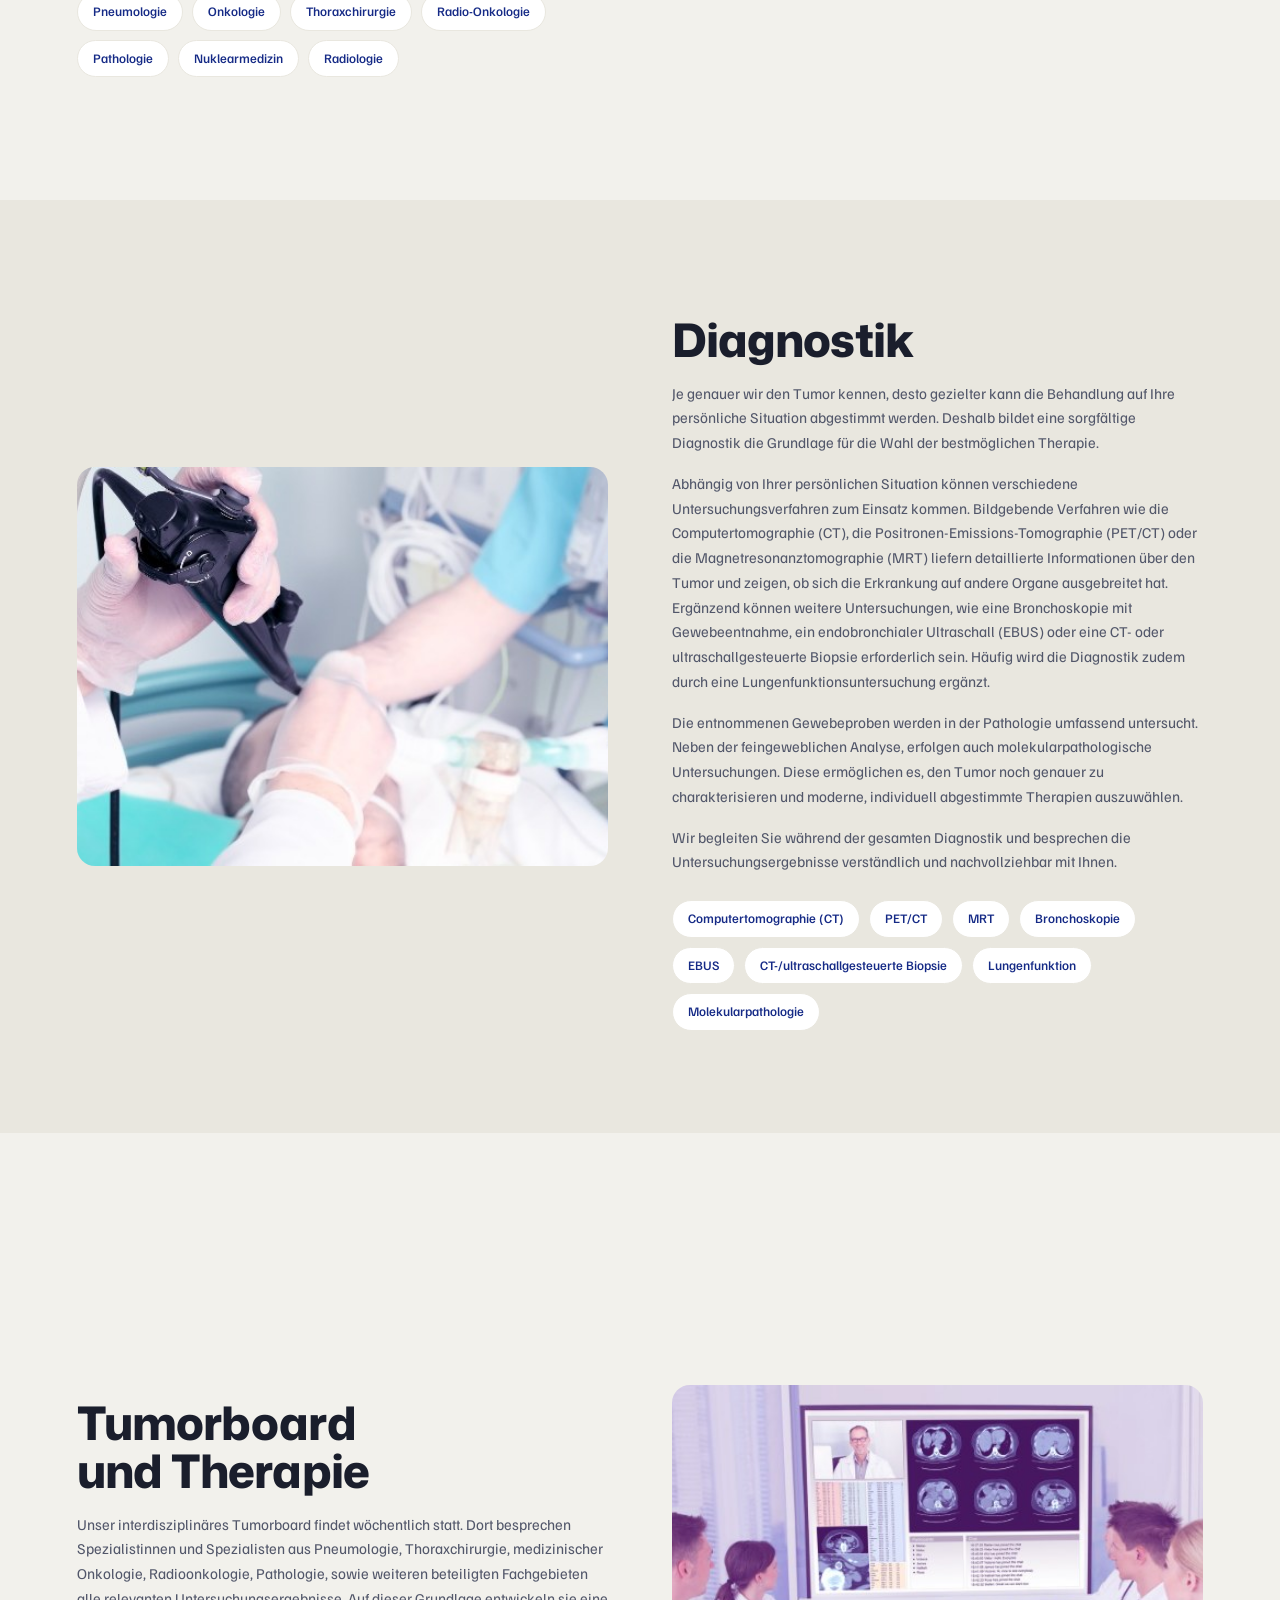
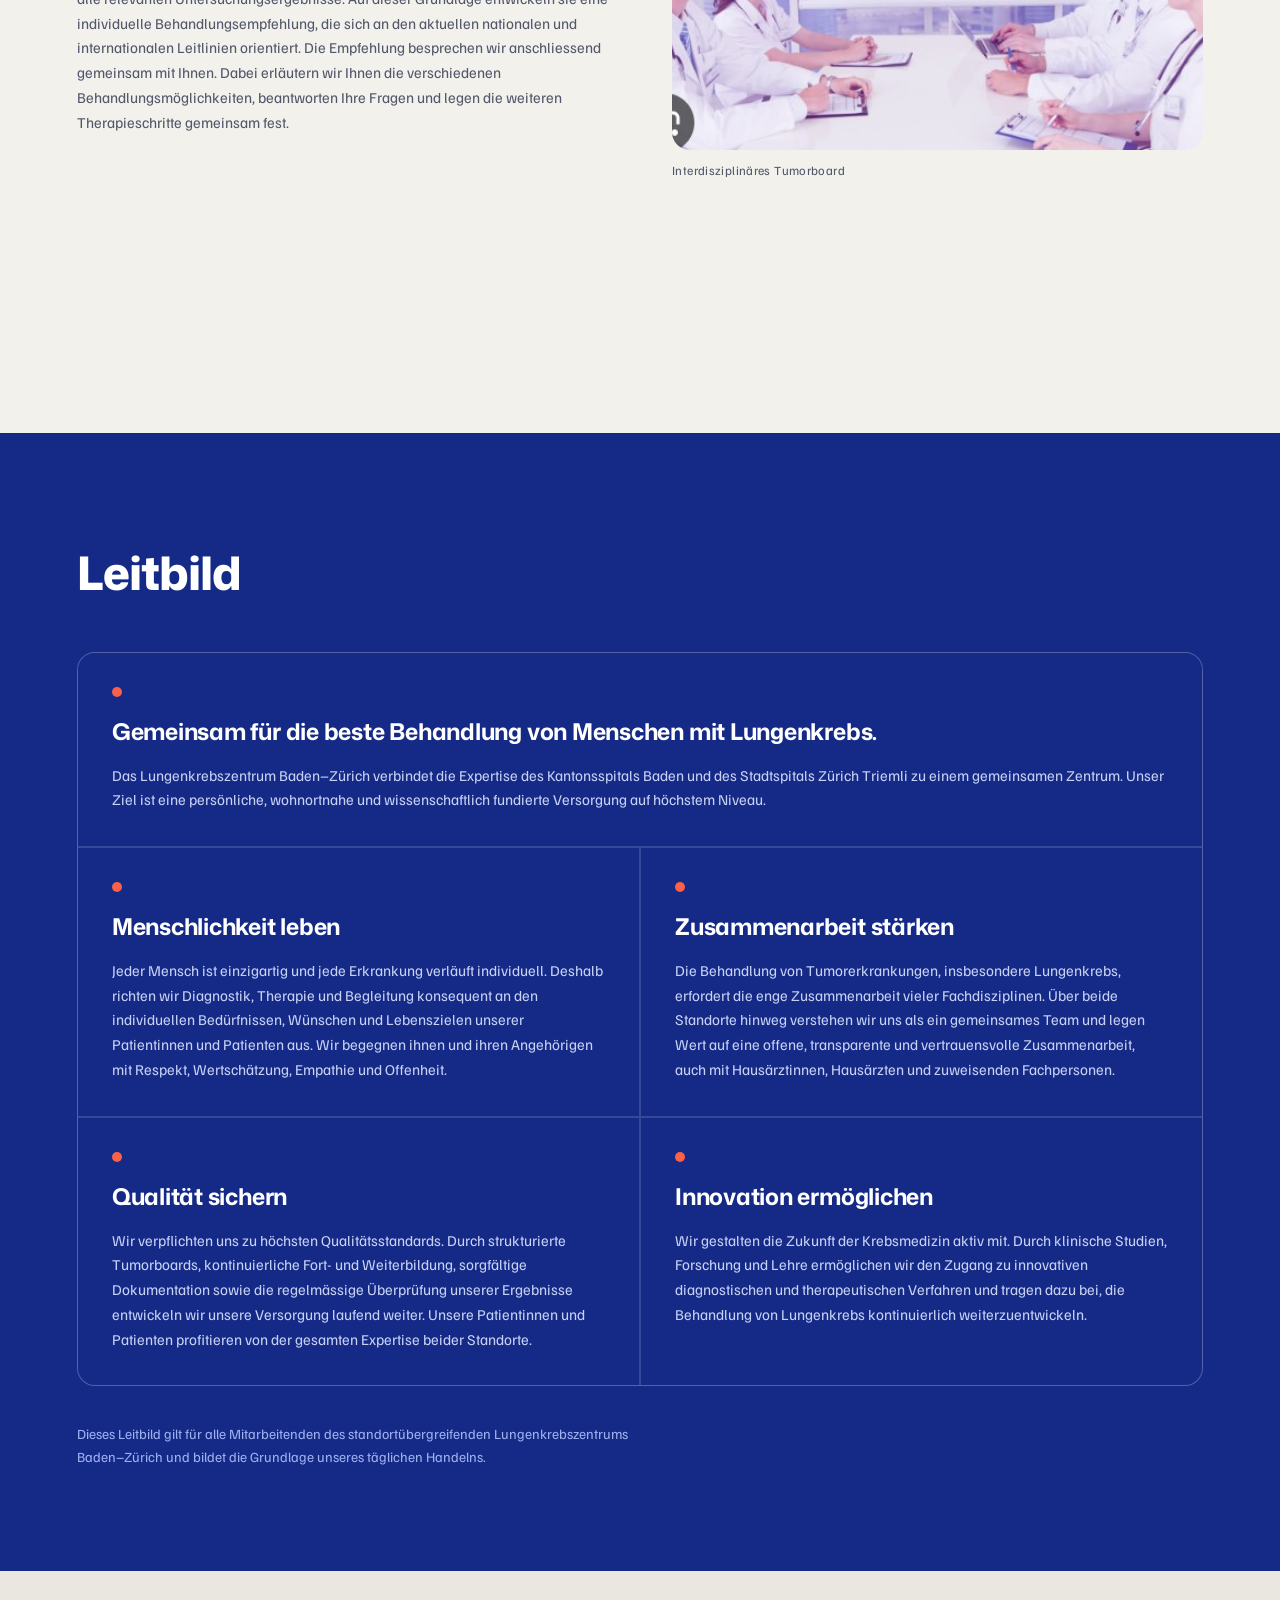
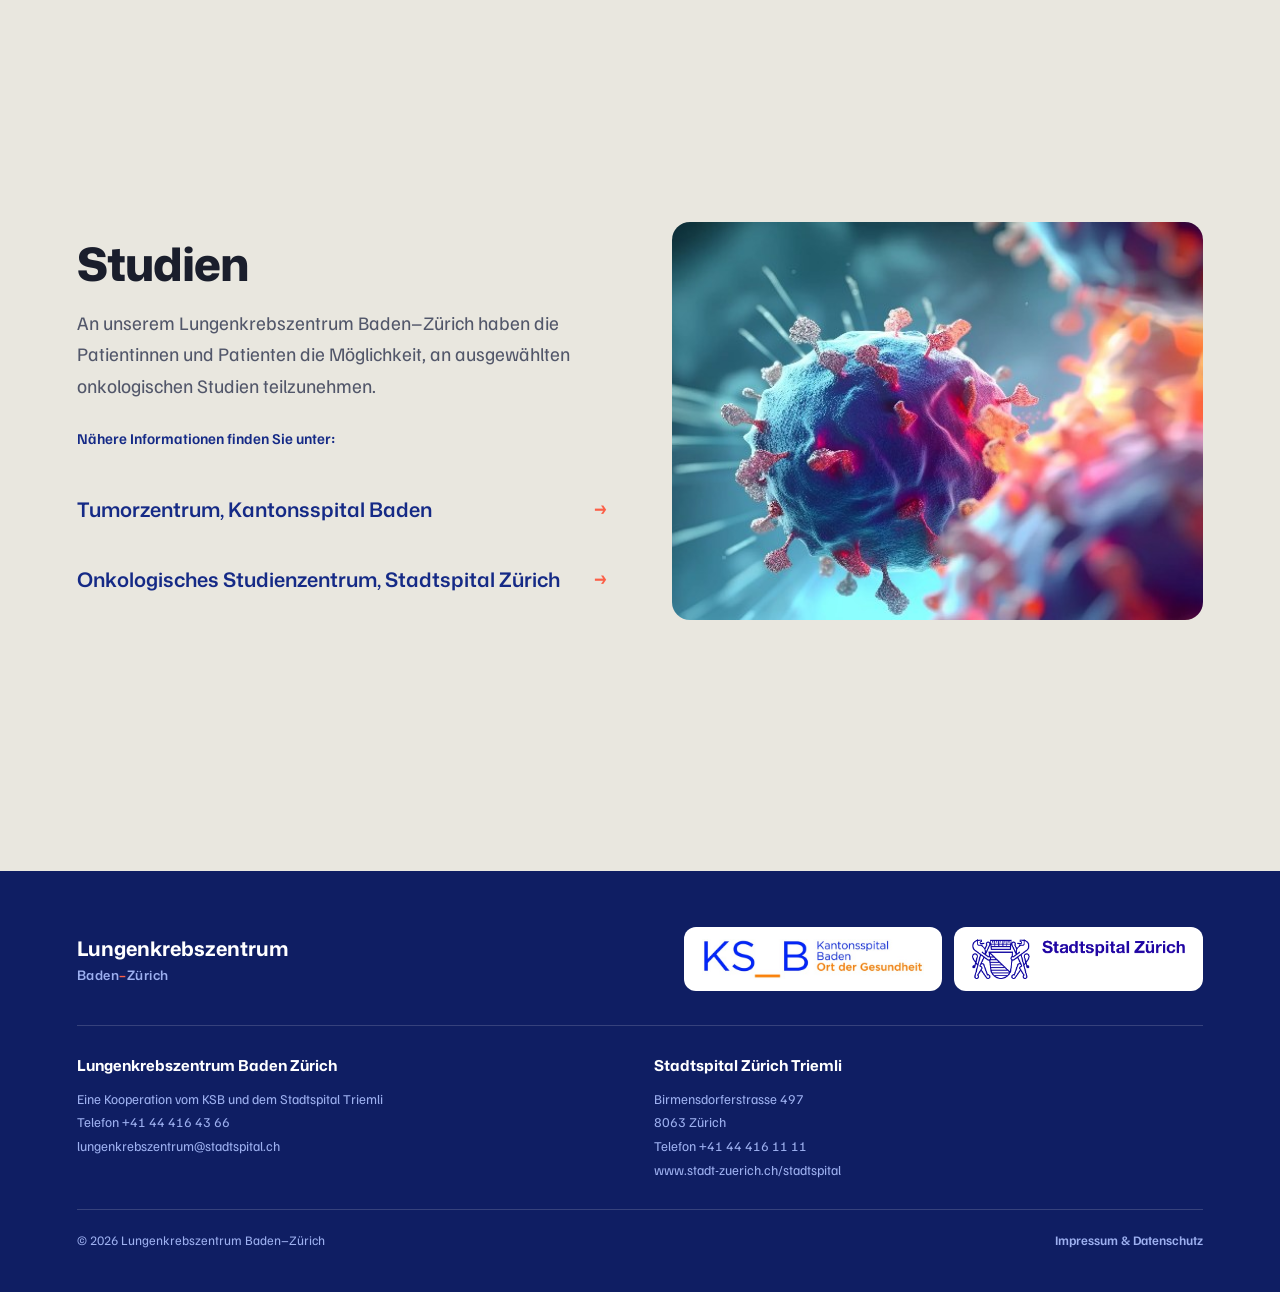
==== commit 1185e369: "Footer: automatischer Copyright-Jahr-Hinweis statt Spitalnamen" ====
--- a/index.html
+++ b/index.html
@@ -215,7 +215,7 @@
       </div>
     </div>
     <div class="foot-meta">
-      <span>Kantonsspital Baden &nbsp;·&nbsp; Stadtspital Zürich Triemli</span>
+      <span>© <span id="year">2026</span> Lungenkrebszentrum Baden–Zürich</span>
       <a class="foot-legal" href="impressum.html">Impressum &amp; Datenschutz</a>
     </div>
   </div>
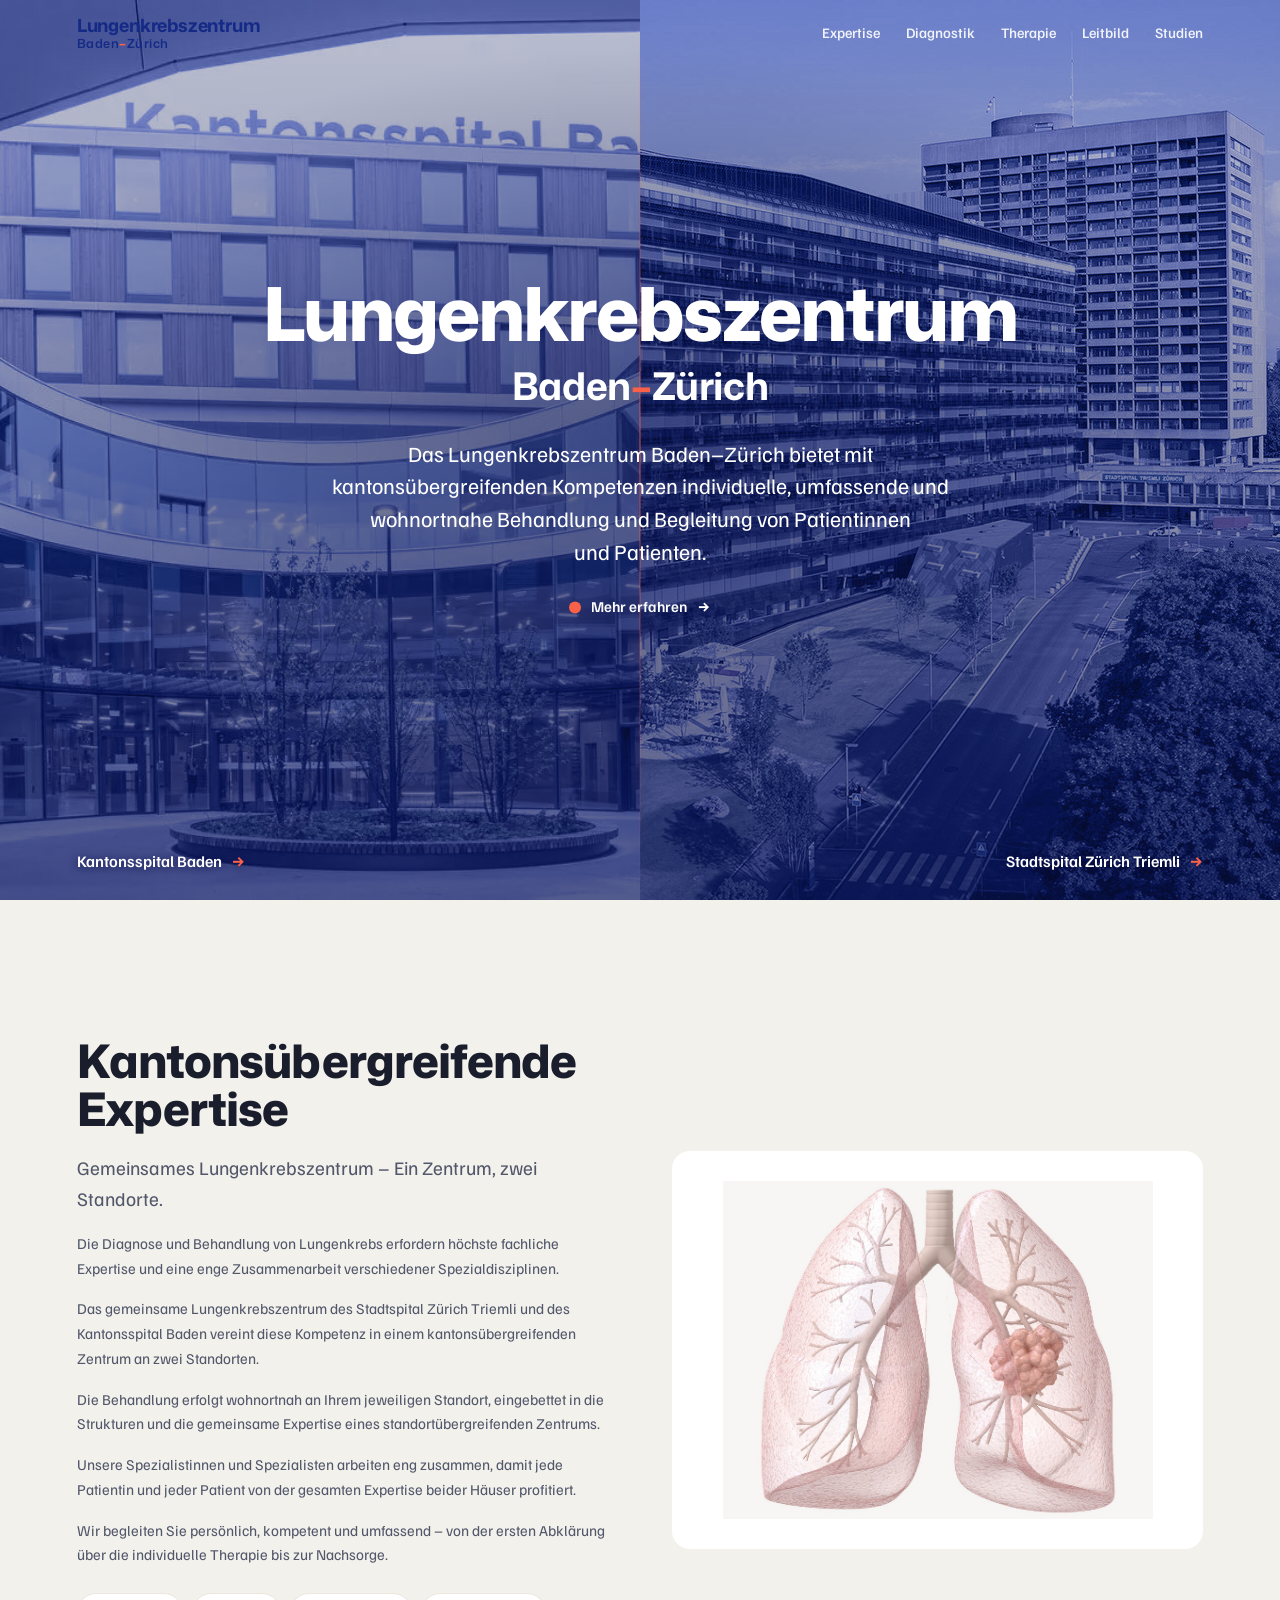
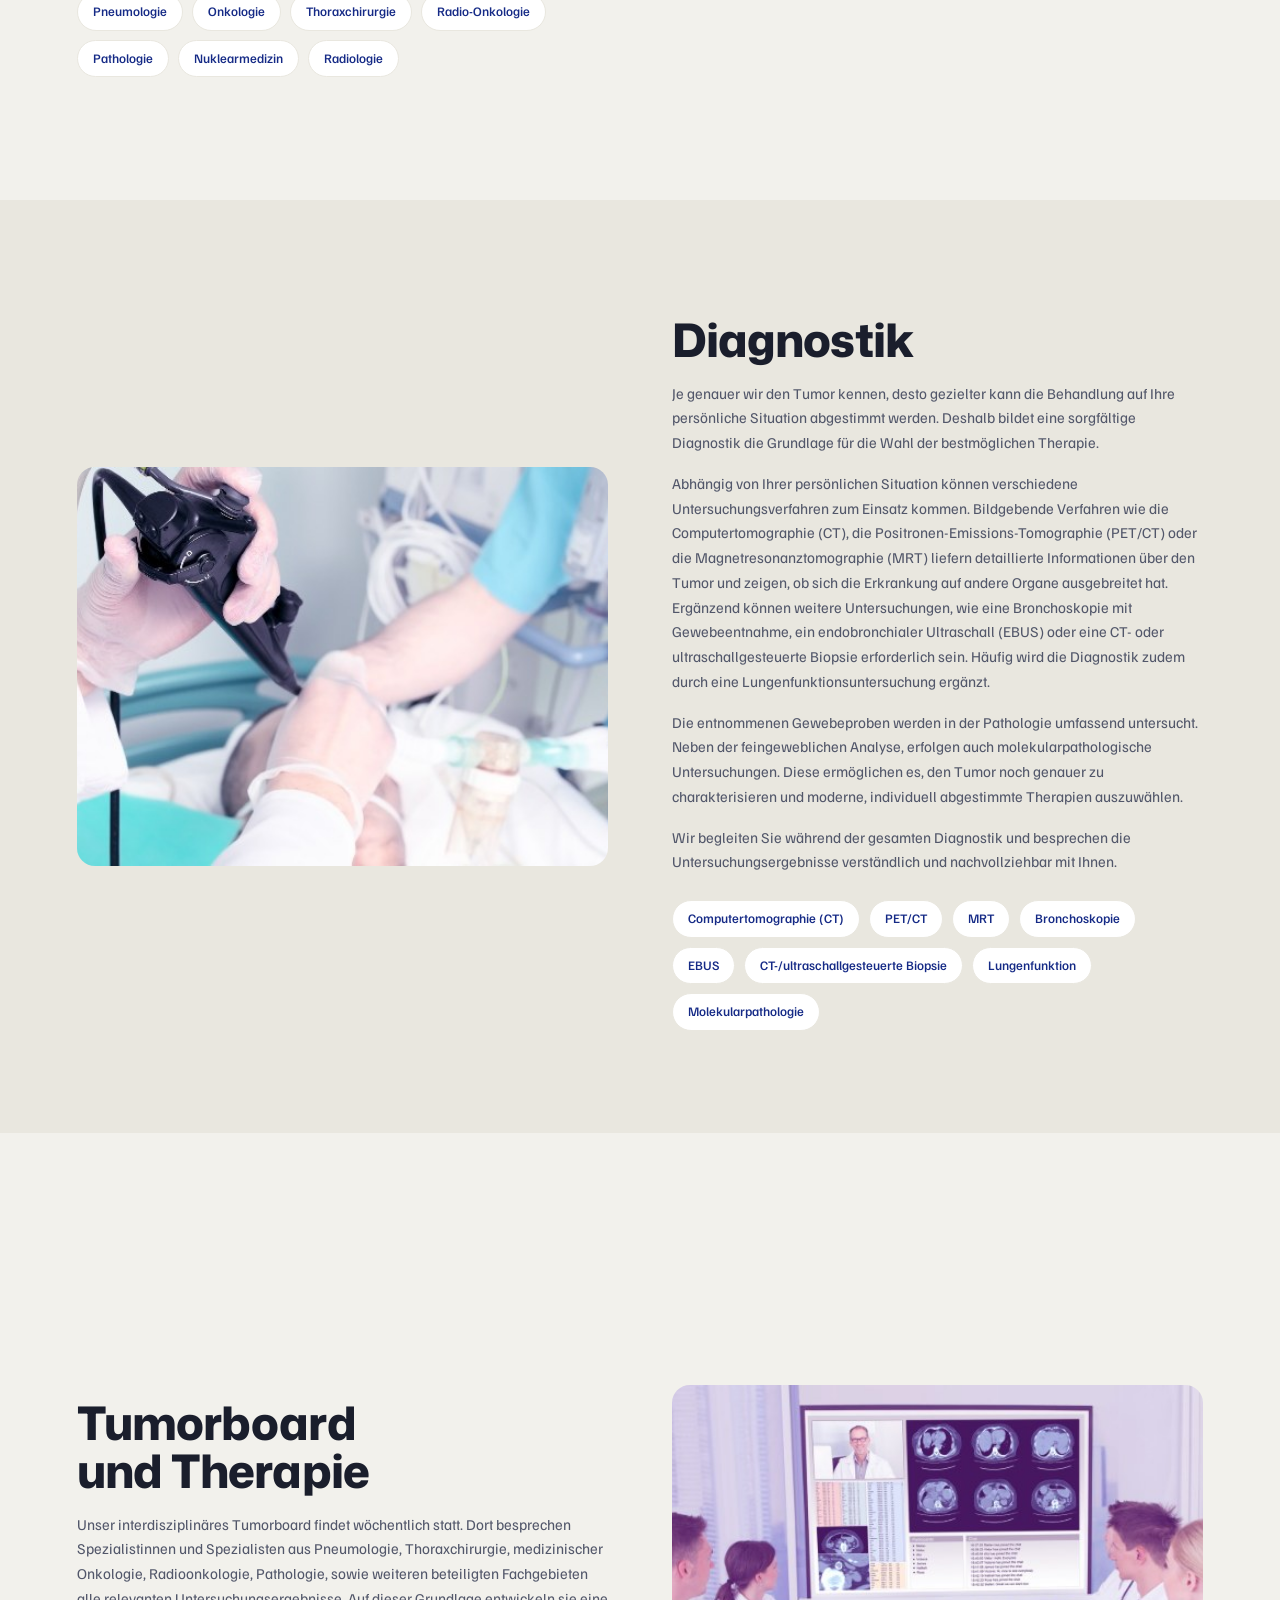
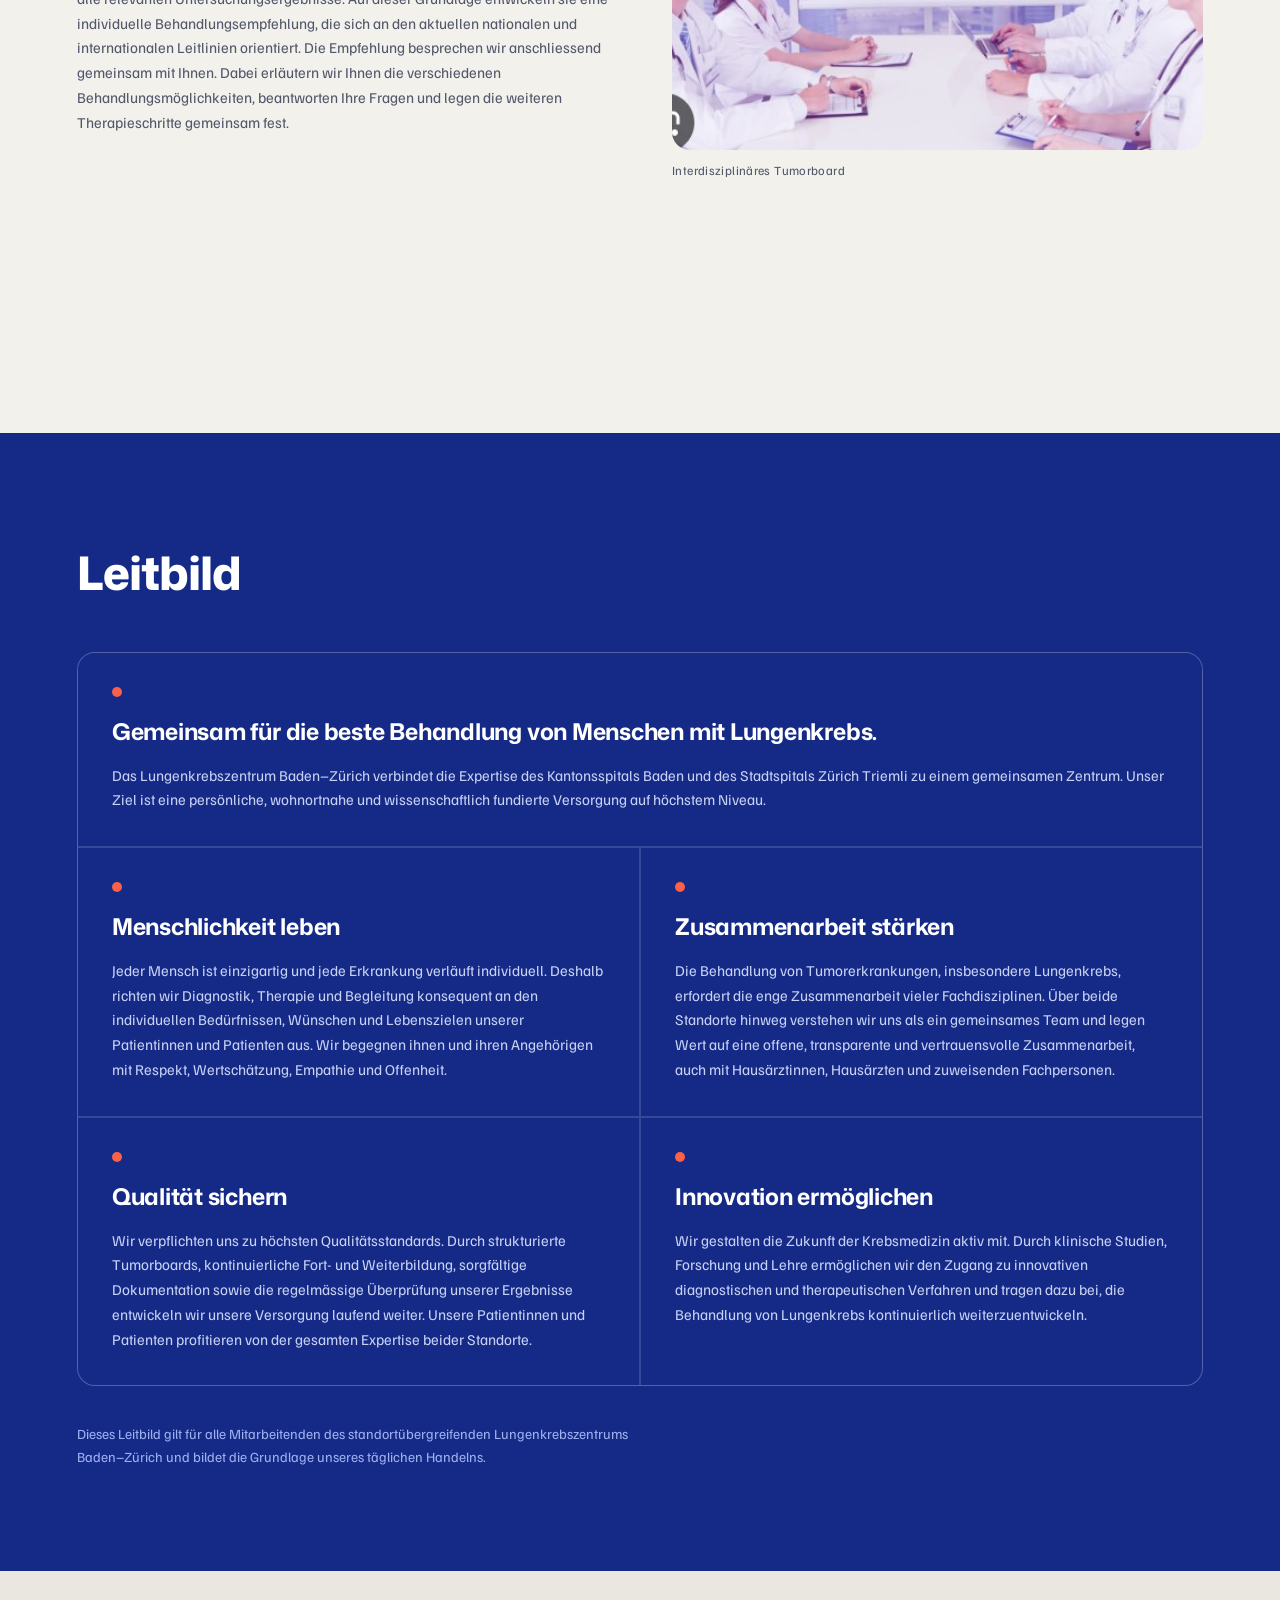
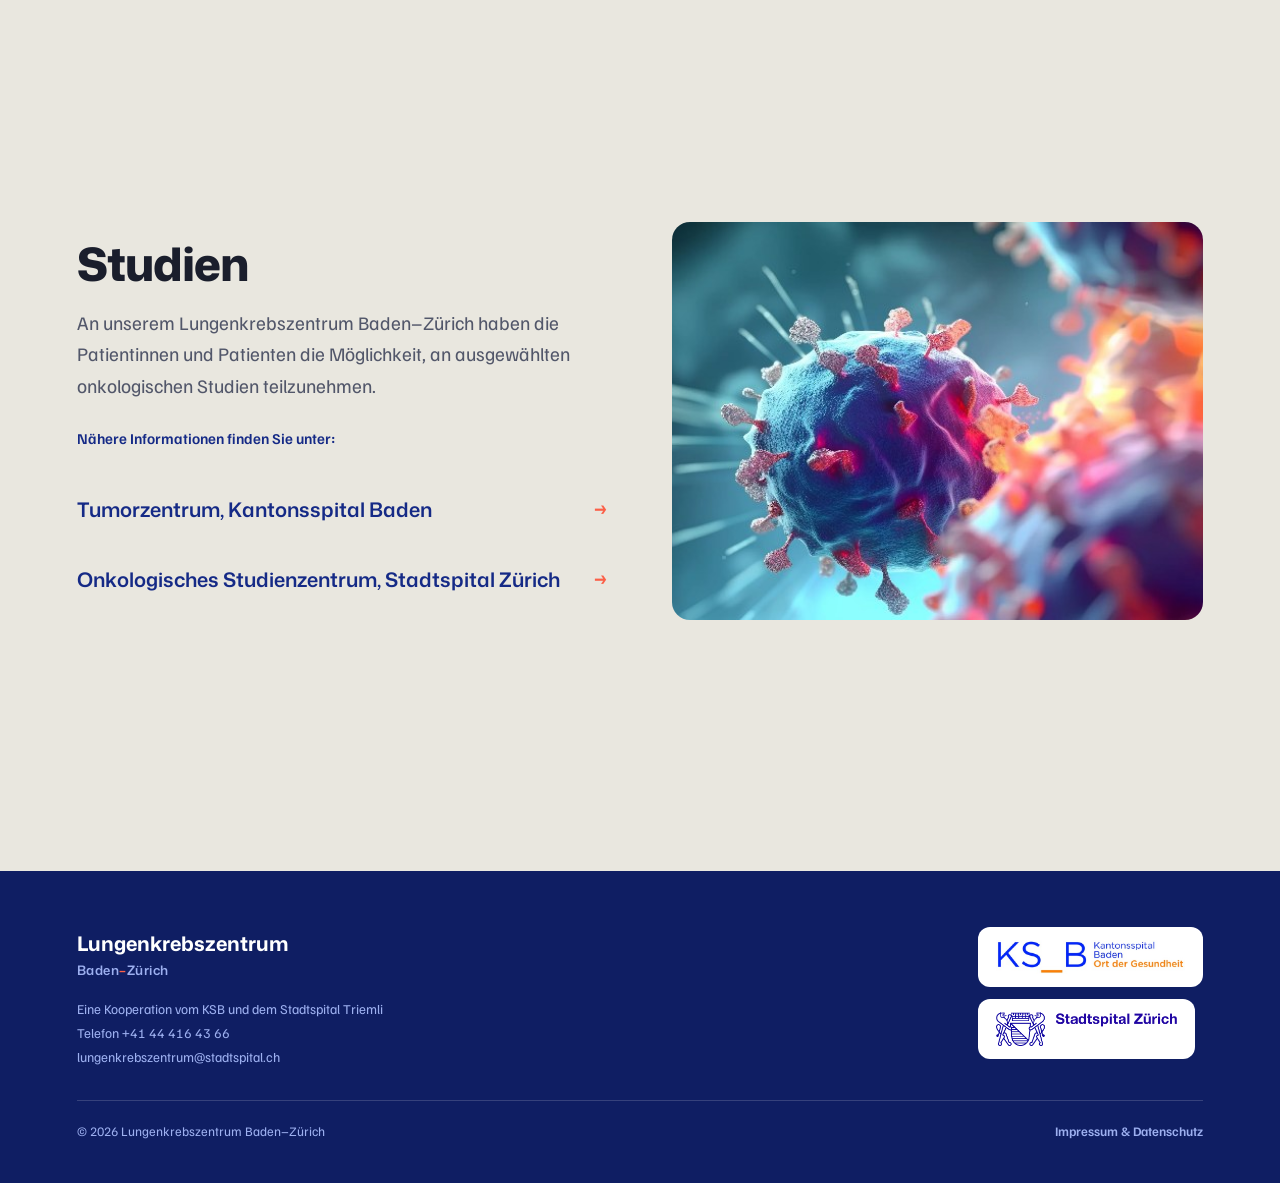
==== commit dac09724: "Footer: Stadtspital-Kontaktblock entfernt" ====
--- a/index.html
+++ b/index.html
@@ -194,26 +194,19 @@
 
 <footer>
   <div class="wrap">
-    <div class="foot-grid">
-      <div class="foot-brand">
-        <div class="bn">Lungenkrebszentrum</div>
-        <div class="bc">Baden<span class="sl">–</span>Zürich</div>
+    <div class="foot-main">
+      <div class="foot-brandcol">
+        <div class="foot-brand">
+          <div class="bn">Lungenkrebszentrum</div>
+          <div class="bc">Baden<span class="sl">–</span>Zürich</div>
+        </div>
+        <p class="foot-brand-contact">Eine Kooperation vom KSB und dem Stadtspital Triemli<br>Telefon <a href="tel:+41444164366">+41 44 416 43 66</a><br><a href="mailto:lungenkrebszentrum@stadtspital.ch">lungenkrebszentrum@stadtspital.ch</a></p>
       </div>
       <div class="foot-logos">
         <a class="hp" href="https://www.kantonsspitalbaden.ch" target="_blank" rel="noopener"><img src="assets/logo-ksb.jpg" alt="Kantonsspital Baden"></a>
         <a class="hp" href="https://www.stadt-zuerich.ch/stadtspital" target="_blank" rel="noopener"><img src="assets/logo-stz.png" alt="Stadtspital Zürich"></a>
       </div>
     </div>
-    <div class="foot-contact">
-      <div class="fc-col">
-        <h4>Lungenkrebszentrum Baden Zürich</h4>
-        <p>Eine Kooperation vom KSB und dem Stadtspital Triemli<br>Telefon <a href="tel:+41444164366">+41 44 416 43 66</a><br><a href="mailto:lungenkrebszentrum@stadtspital.ch">lungenkrebszentrum@stadtspital.ch</a></p>
-      </div>
-      <div class="fc-col">
-        <h4>Stadtspital Zürich Triemli</h4>
-        <p>Birmensdorferstrasse 497<br>8063 Zürich<br>Telefon <a href="tel:+41444161111">+41 44 416 11 11</a><br><a href="https://www.stadt-zuerich.ch/stadtspital" target="_blank" rel="noopener">www.stadt-zuerich.ch/stadtspital</a></p>
-      </div>
-    </div>
     <div class="foot-meta">
       <span>© <span id="year">2026</span> Lungenkrebszentrum Baden–Zürich</span>
       <a class="foot-legal" href="impressum.html">Impressum &amp; Datenschutz</a>
--- a/css/styles.css
+++ b/css/styles.css
@@ -102,20 +102,22 @@
 
 /* FOOTER */
 footer{background:var(--blue-deep);color:var(--sky);padding:56px var(--mx) 40px;}
-.foot-grid{display:flex;justify-content:space-between;align-items:center;gap:28px;flex-wrap:wrap;}
+.foot-main{display:grid;grid-template-columns:1fr auto;gap:clamp(30px,5vw,60px);align-items:start;}
 .foot-brand .bn{font-family:var(--fd);font-weight:700;font-size:20px;color:#fff;}
 .foot-brand .bc{font-family:var(--fd);font-weight:600;font-size:13px;color:var(--sky);letter-spacing:.5px;}
 .foot-brand .sl{color:var(--coral);}
-.foot-logos{display:flex;gap:12px;flex-wrap:wrap;}
-.foot-logos .hp{height:64px;background:#fff;border-radius:12px;padding:12px 18px;display:flex;align-items:center;text-decoration:none;}
-.foot-logos .hp img{max-height:40px;width:auto;}
-.foot-contact{display:grid;grid-template-columns:1fr 1fr;gap:28px;margin-top:34px;padding-top:28px;border-top:1px solid rgba(255,255,255,.16);}
+.foot-brand-contact{font-size:13.5px;color:var(--sky);line-height:1.75;margin-top:16px;max-width:42ch;}
+.foot-brand-contact a{color:var(--sky);text-decoration:none;}
+.foot-brand-contact a:hover{color:#fff;text-decoration:underline;text-decoration-color:var(--coral);text-underline-offset:3px;}
 .fc-col h4{font-family:var(--fd);font-weight:700;font-size:15px;color:#fff;margin-bottom:8px;}
 .fc-col p{font-size:13.5px;color:var(--sky);line-height:1.75;}
 .fc-col a{color:var(--sky);text-decoration:none;}
 .fc-col a:hover{color:#fff;text-decoration:underline;text-decoration-color:var(--coral);text-underline-offset:3px;}
-@media(max-width:600px){.foot-contact{grid-template-columns:1fr;gap:24px;}}
-.foot-meta{margin-top:28px;padding-top:20px;border-top:1px solid rgba(255,255,255,.16);font-size:13px;color:var(--sky);display:flex;justify-content:space-between;gap:16px;flex-wrap:wrap;}
+.foot-logos{display:flex;flex-direction:column;gap:12px;align-items:flex-start;}
+.foot-logos .hp{height:60px;background:#fff;border-radius:12px;padding:12px 18px;display:flex;align-items:center;text-decoration:none;}
+.foot-logos .hp img{max-height:34px;width:auto;}
+@media(max-width:760px){.foot-main{grid-template-columns:1fr;gap:30px;}}
+.foot-meta{margin-top:32px;padding-top:20px;border-top:1px solid rgba(255,255,255,.16);font-size:13px;color:var(--sky);display:flex;justify-content:space-between;gap:16px;flex-wrap:wrap;}
 .foot-legal{color:var(--sky);text-decoration:none;font-weight:600;}
 .foot-legal:hover{color:#fff;}
 
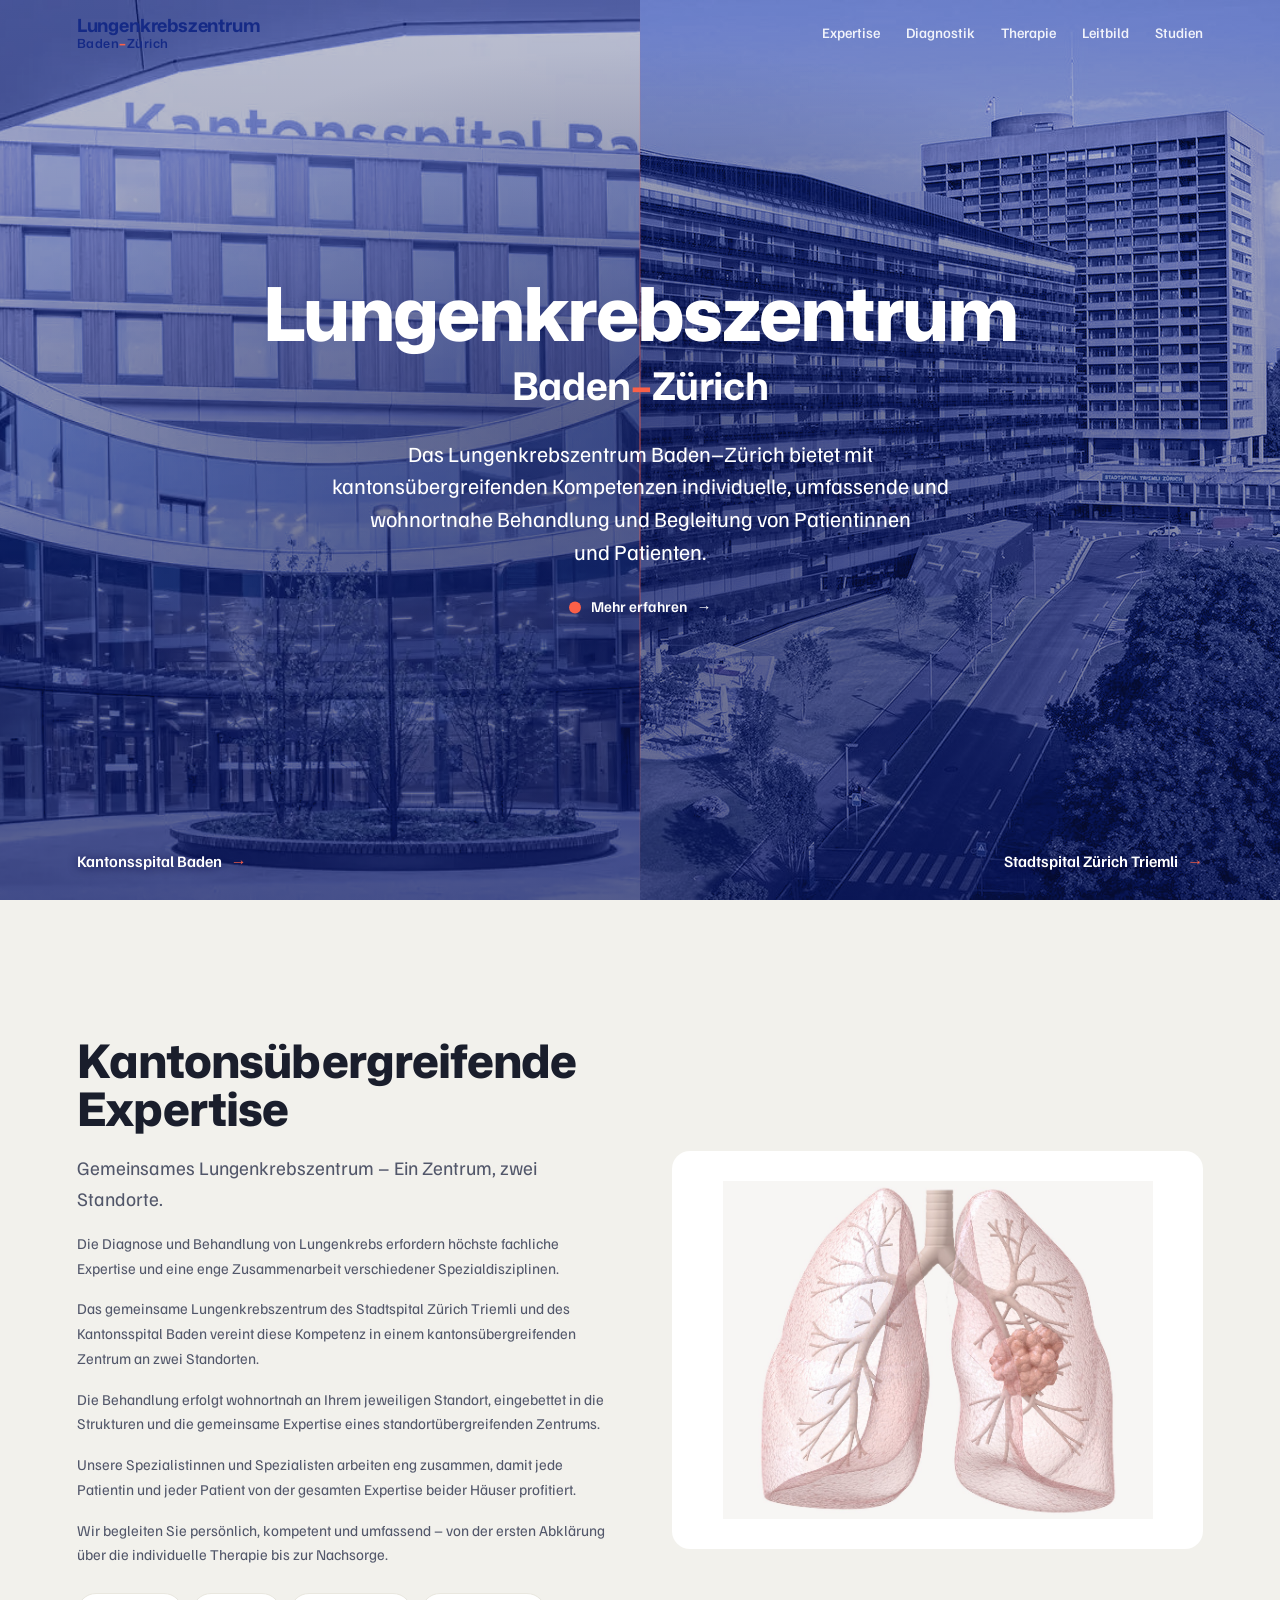
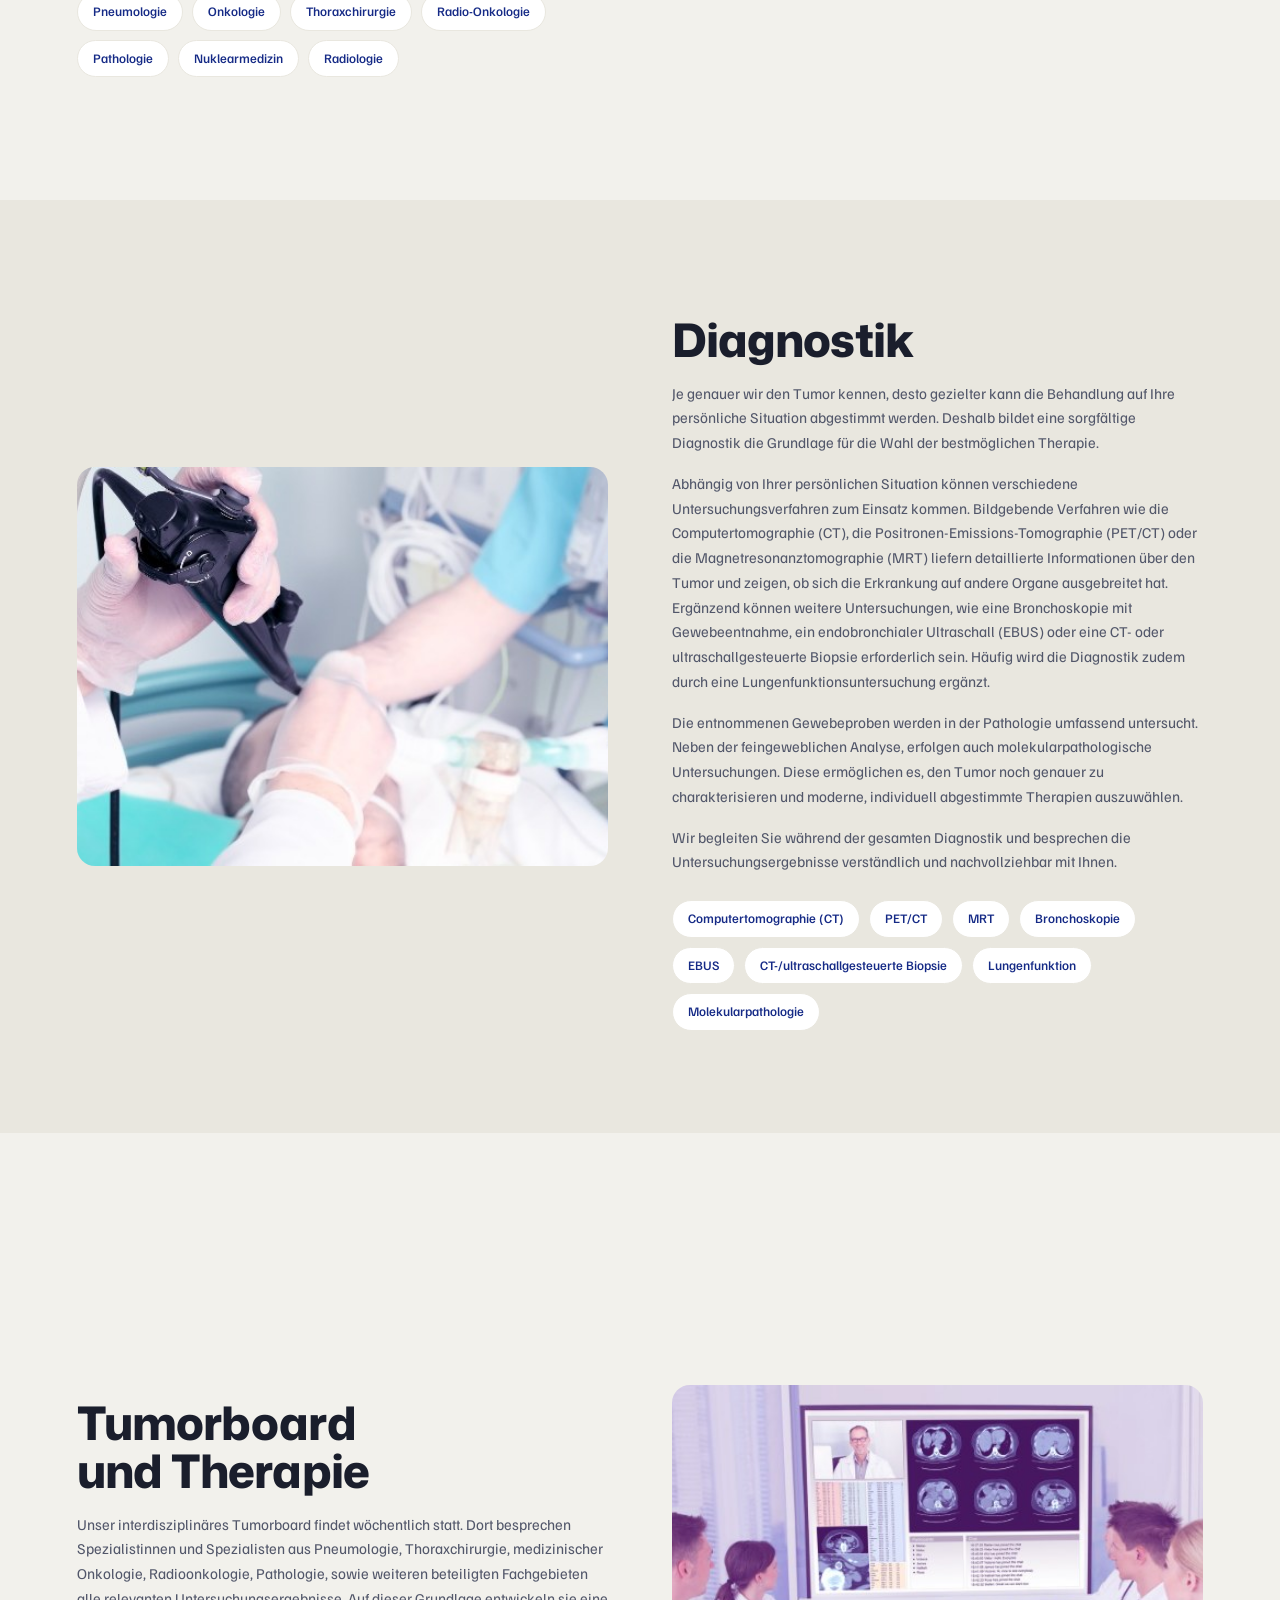
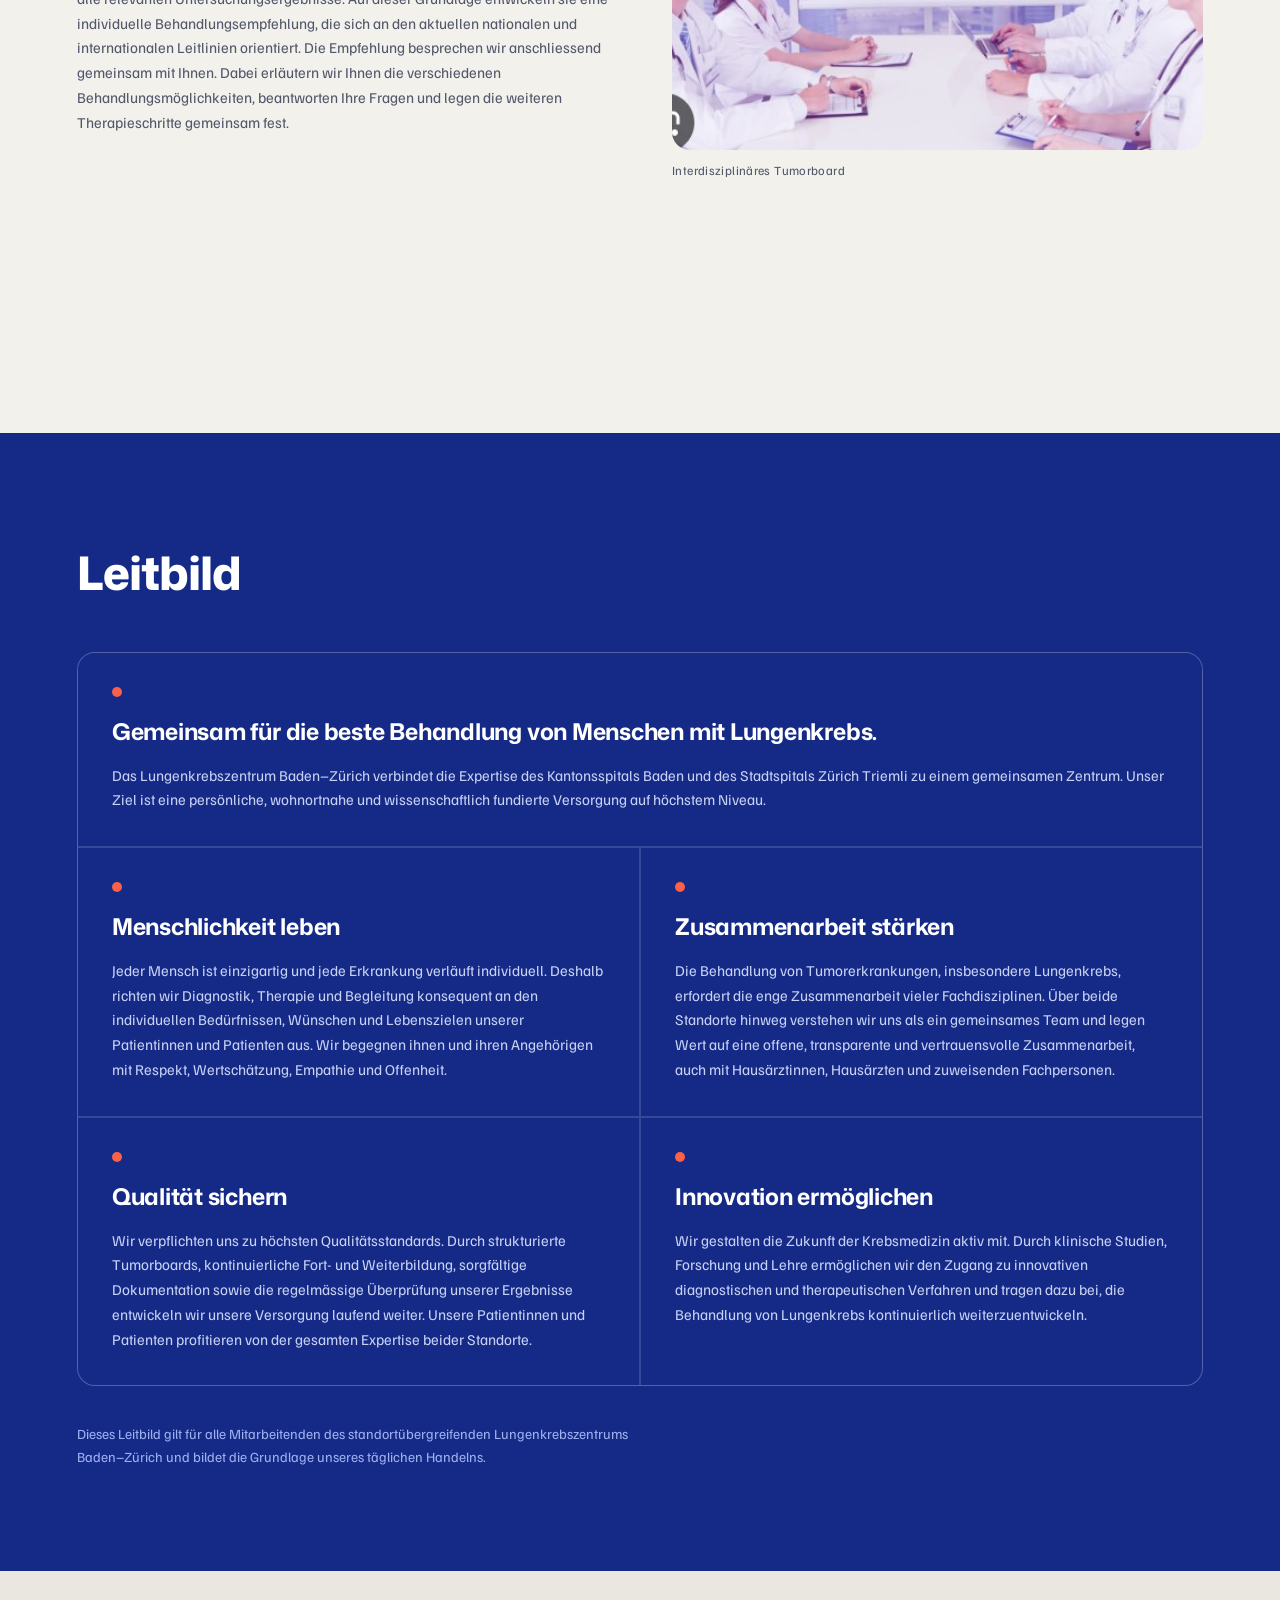
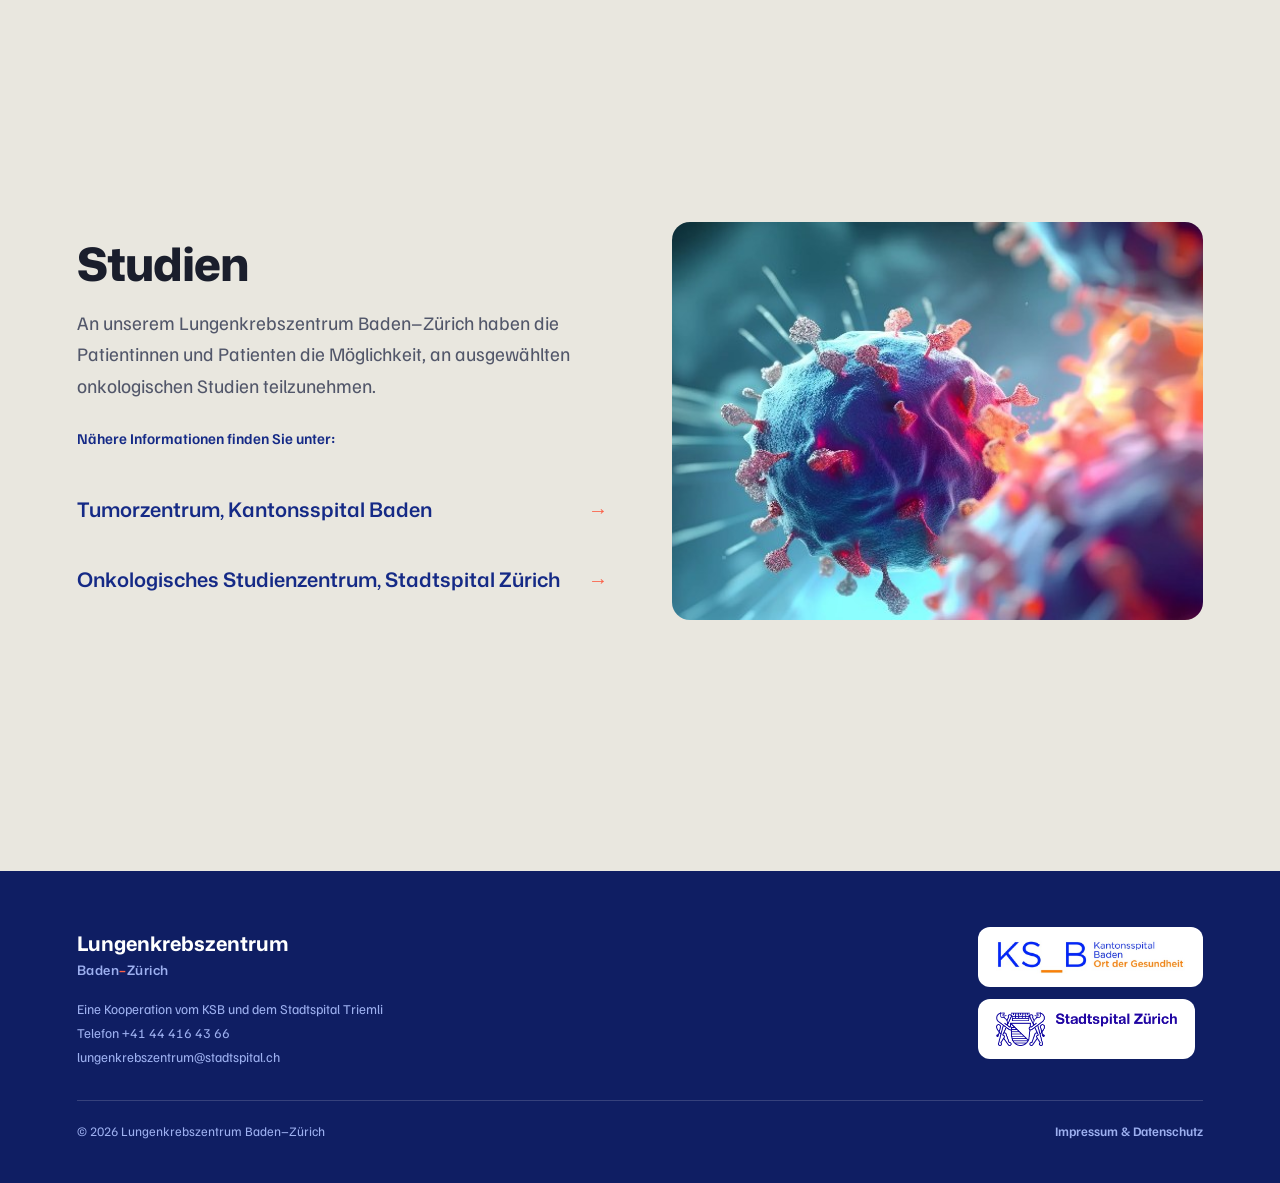
==== commit 667658cf: "Schriften selbst gehostet (kein Google), Datenschutz angepasst" ====
--- a/index.html
+++ b/index.html
@@ -8,9 +8,6 @@
 <link rel="icon" href="favicon-32.png" type="image/png" sizes="32x32">
 <link rel="apple-touch-icon" href="favicon.png">
 <meta name="description" content="Das Lungenkrebszentrum Baden–Zürich vereint die Expertise des Kantonsspitals Baden und des Stadtspitals Zürich Triemli. Kantonsübergreifende, wohnortnahe Behandlung von Lungenkrebs an zwei Standorten.">
-<link rel="preconnect" href="https://fonts.googleapis.com">
-<link rel="preconnect" href="https://fonts.gstatic.com" crossorigin>
-<link href="https://fonts.googleapis.com/css2?family=Mona+Sans:wght@400;500;600;700;800&family=Familjen+Grotesk:wght@400;500;600;700&display=swap" rel="stylesheet">
 <link rel="stylesheet" href="css/styles.css">
 <style>
   /* Hero — cinematic merge */
--- a/css/styles.css
+++ b/css/styles.css
@@ -1,3 +1,8 @@
+/* Selbstgehostete Schriften (keine Übermittlung an Google) */
+@font-face{font-family:'Mona Sans';font-style:normal;font-display:swap;font-weight:200 900;src:url('../fonts/mona-sans-latin.woff2') format('woff2');unicode-range:U+0000-00FF,U+0131,U+0152-0153,U+02BB-02BC,U+02C6,U+02DA,U+02DC,U+0304,U+0308,U+0329,U+2000-206F,U+20AC,U+2122,U+2191,U+2193,U+2212,U+2215,U+FEFF,U+FFFD;}
+@font-face{font-family:'Mona Sans';font-style:normal;font-display:swap;font-weight:200 900;src:url('../fonts/mona-sans-latin-ext.woff2') format('woff2');unicode-range:U+0100-02BA,U+02BD-02C5,U+02C7-02CC,U+02CE-02D7,U+02DD-02FF,U+0304,U+0308,U+0329,U+1D00-1DBF,U+1E00-1E9F,U+1EF2-1EFF,U+2020,U+20A0-20AB,U+20AD-20C0,U+2113,U+2C60-2C7F,U+A720-A7FF;}
+@font-face{font-family:'Familjen Grotesk';font-style:normal;font-display:swap;font-weight:400 700;src:url('../fonts/familjen-grotesk-latin.woff2') format('woff2');unicode-range:U+0000-00FF,U+0131,U+0152-0153,U+02BB-02BC,U+02C6,U+02DA,U+02DC,U+0304,U+0308,U+0329,U+2000-206F,U+20AC,U+2122,U+2191,U+2193,U+2212,U+2215,U+FEFF,U+FFFD;}
+@font-face{font-family:'Familjen Grotesk';font-style:normal;font-display:swap;font-weight:400 700;src:url('../fonts/familjen-grotesk-latin-ext.woff2') format('woff2');unicode-range:U+0100-02BA,U+02BD-02C5,U+02C7-02CC,U+02CE-02D7,U+02DD-02FF,U+0304,U+0308,U+0329,U+1D00-1DBF,U+1E00-1E9F,U+1EF2-1EFF,U+2020,U+20A0-20AB,U+20AD-20C0,U+2113,U+2C60-2C7F,U+A720-A7FF;}
 :root{
   --blue:#152A86; --blue-deep:#0F1E63; --sky:#9DB0F0; --sky-soft:#C7D1F5;
   --coral:#FB6048; --paper:#F2F1EC; --paper-2:#E9E7DF; --card:#FAF9F5;
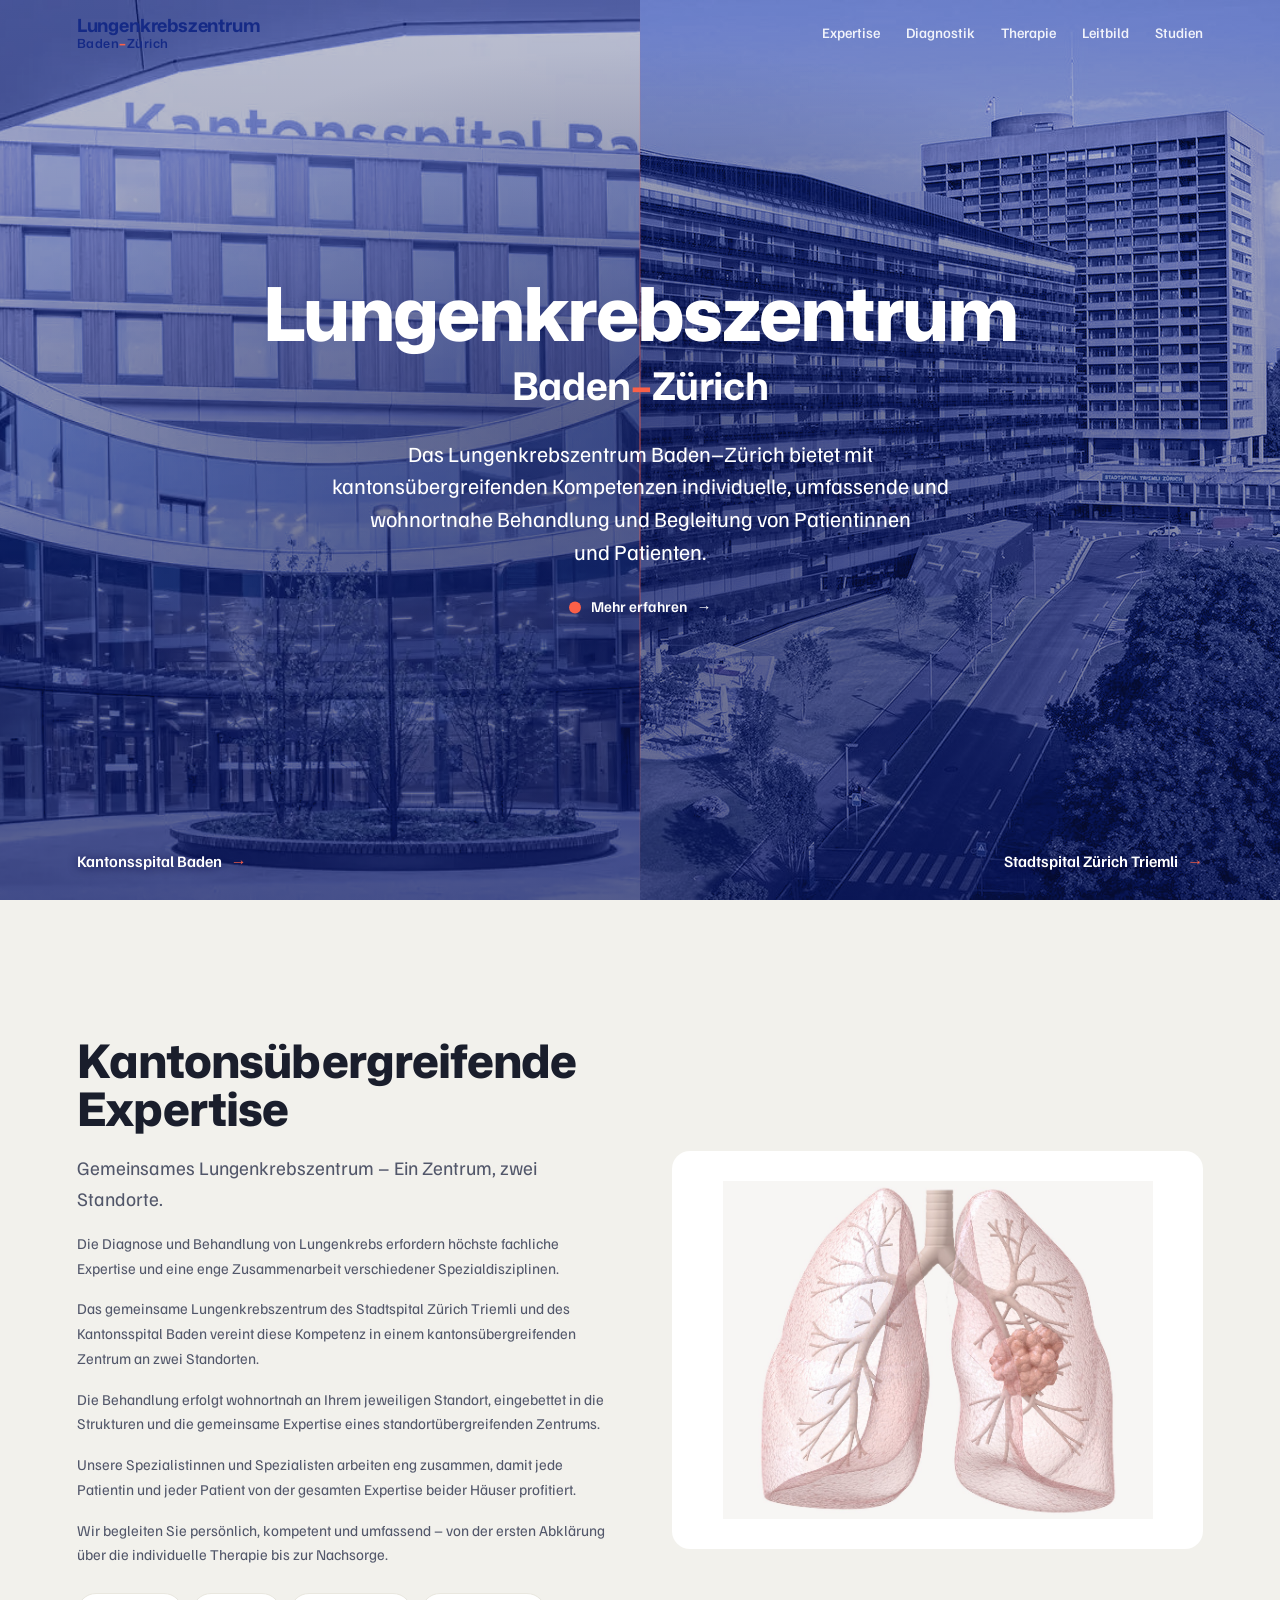
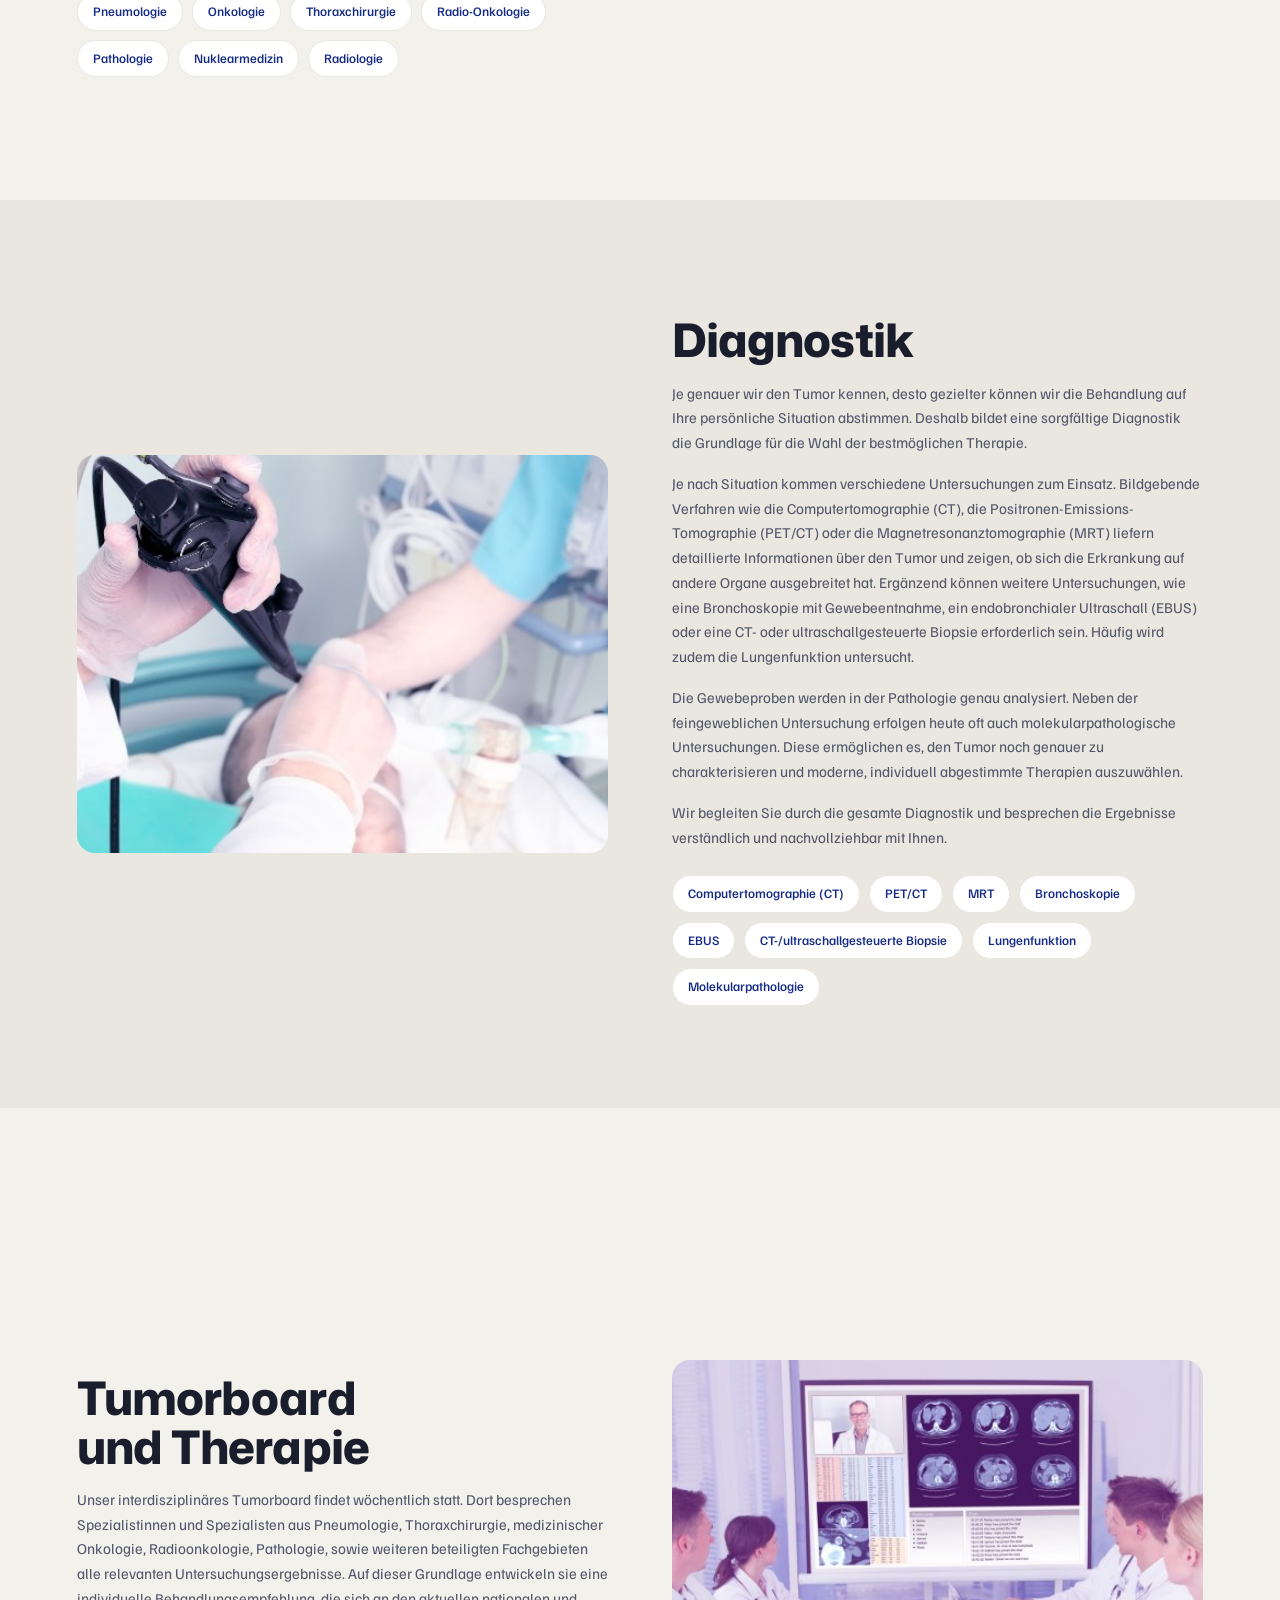
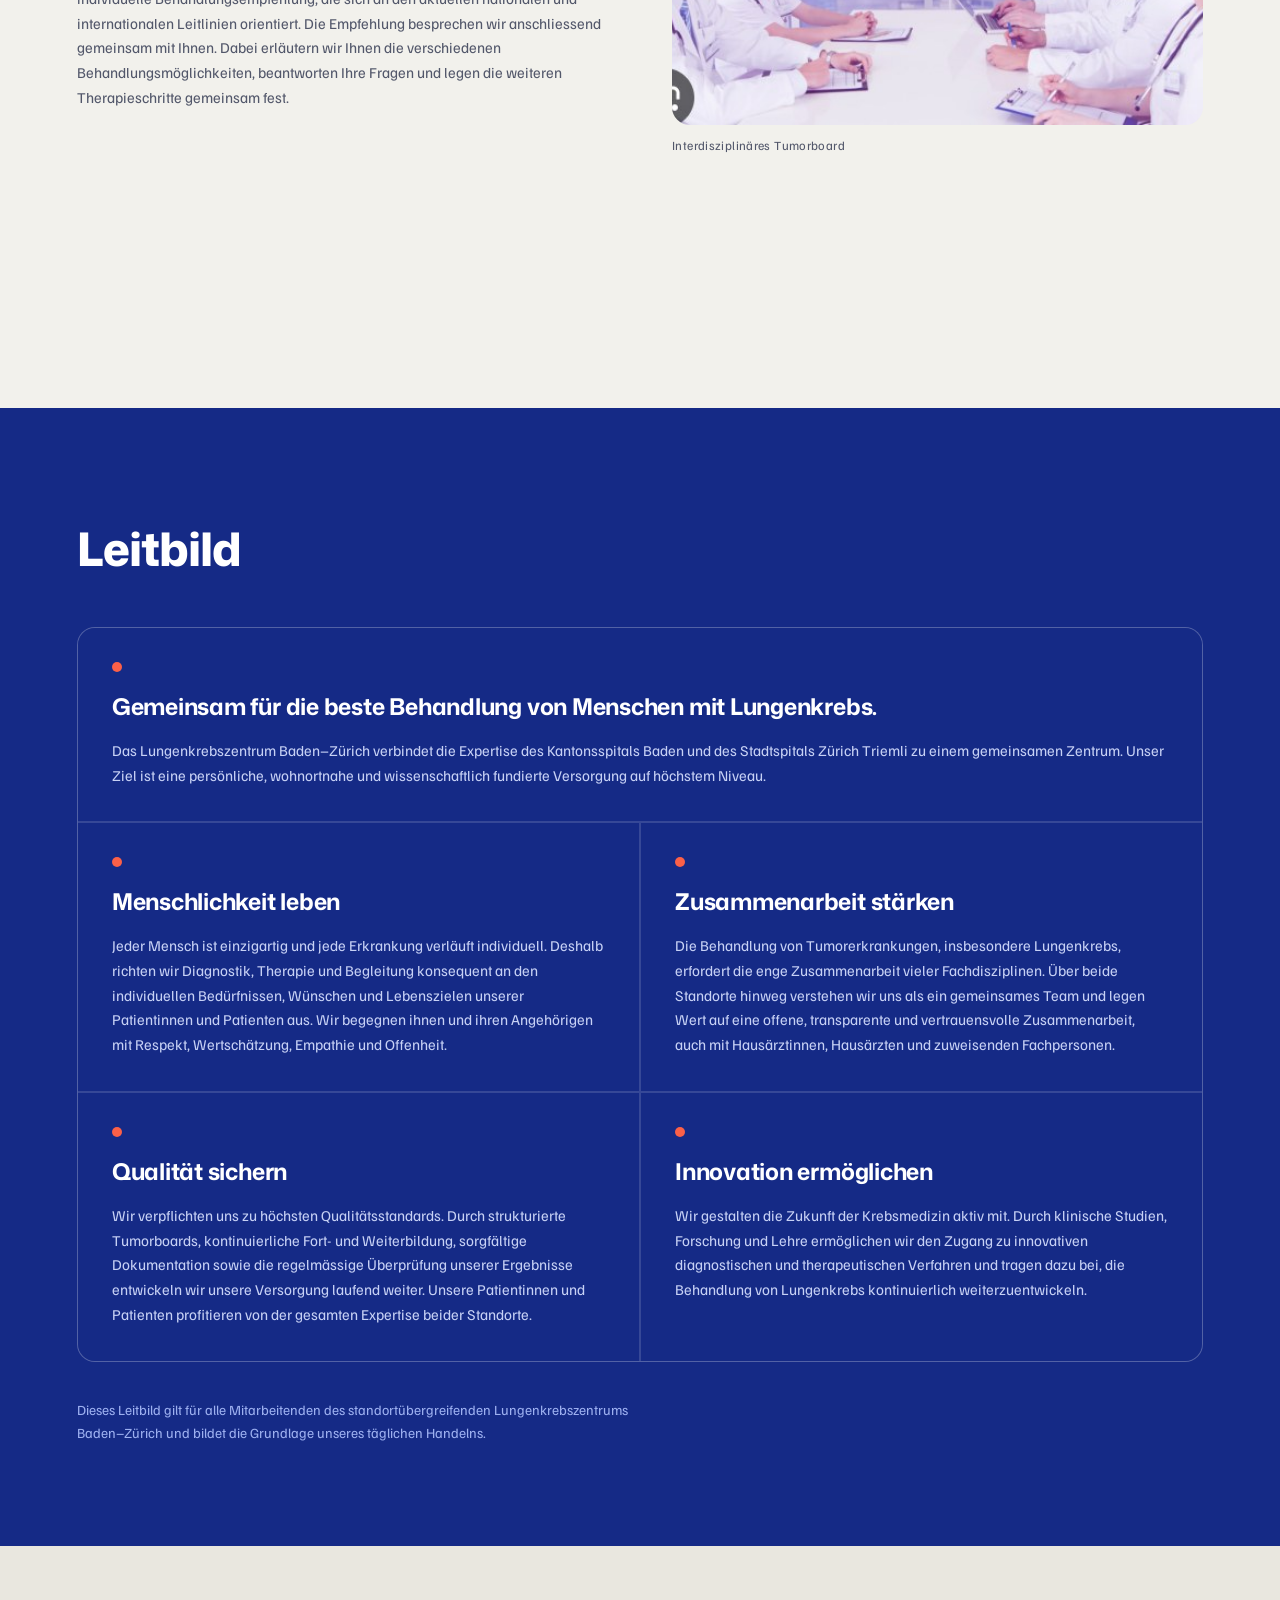
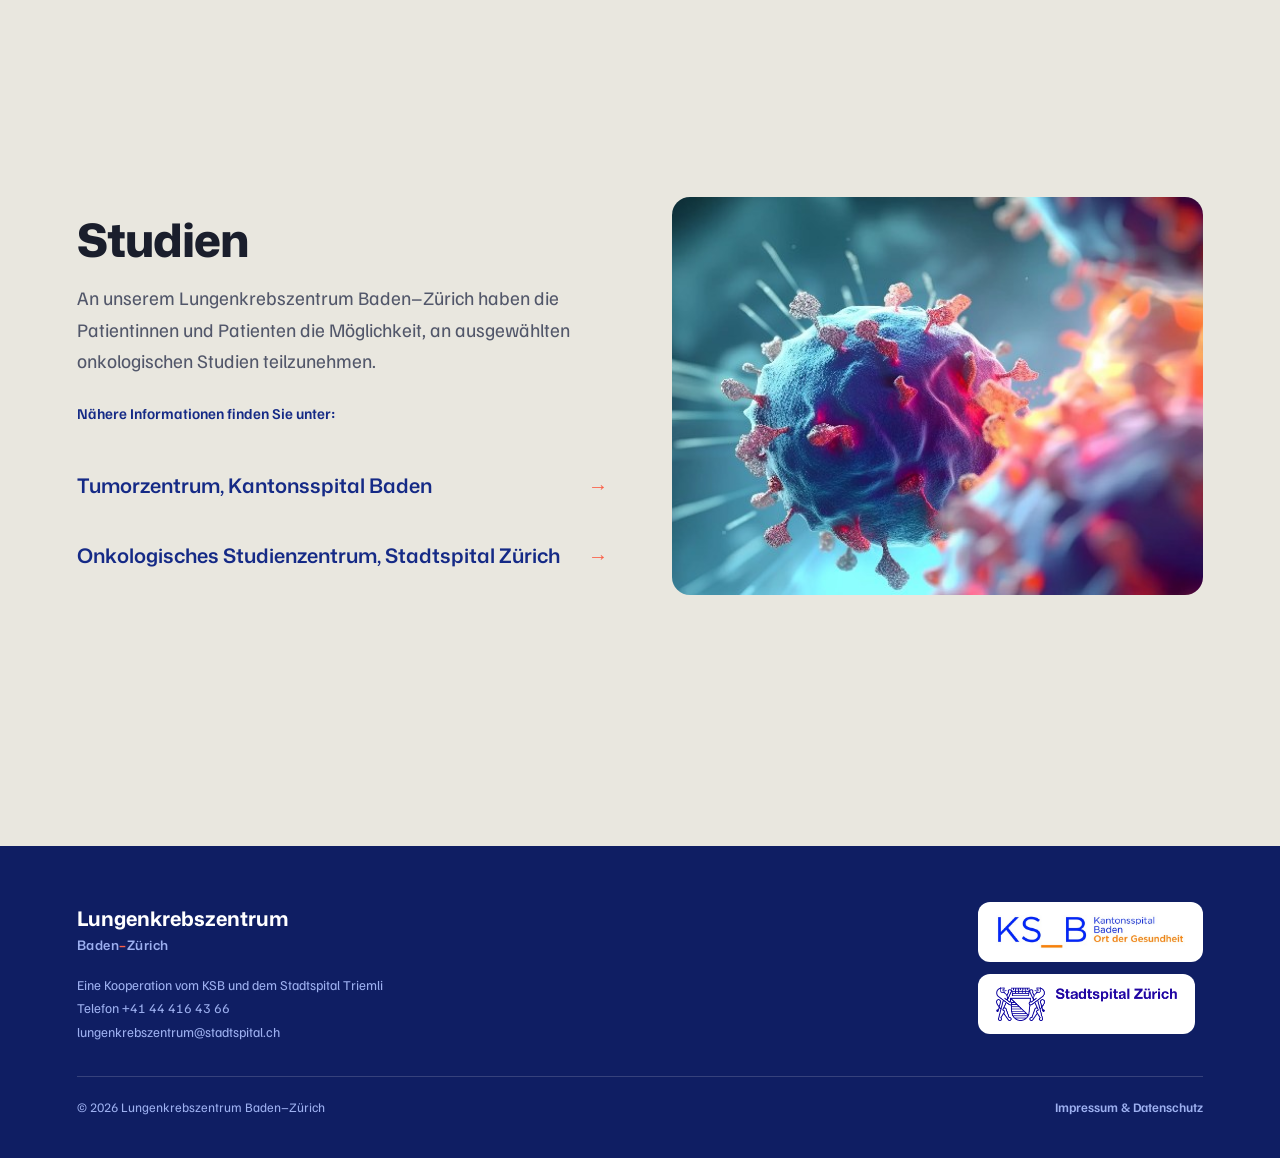
==== commit 187ee4b2: "Diagnostik-Text aktualisiert (neue Fassung)" ====
--- a/index.html
+++ b/index.html
@@ -110,10 +110,10 @@
     <div class="reveal" style="order:2;">
       <h2>Diagnostik</h2>
       <div class="body-copy">
-        <p>Je genauer wir den Tumor kennen, desto gezielter kann die Behandlung auf Ihre persönliche Situation abgestimmt werden. Deshalb bildet eine sorgfältige Diagnostik die Grundlage für die Wahl der bestmöglichen Therapie.</p>
-        <p>Abhängig von Ihrer persönlichen Situation können verschiedene Untersuchungsverfahren zum Einsatz kommen. Bildgebende Verfahren wie die Computertomographie (CT), die Positronen-Emissions-Tomographie (PET/CT) oder die Magnetresonanztomographie (MRT) liefern detaillierte Informationen über den Tumor und zeigen, ob sich die Erkrankung auf andere Organe ausgebreitet hat. Ergänzend können weitere Untersuchungen, wie eine Bronchoskopie mit Gewebeentnahme, ein endobronchialer Ultraschall (EBUS) oder eine CT- oder ultraschallgesteuerte Biopsie erforderlich sein. Häufig wird die Diagnostik zudem durch eine Lungenfunktionsuntersuchung ergänzt.</p>
-        <p>Die entnommenen Gewebeproben werden in der Pathologie umfassend untersucht. Neben der feingeweblichen Analyse, erfolgen auch molekularpathologische Untersuchungen. Diese ermöglichen es, den Tumor noch genauer zu charakterisieren und moderne, individuell abgestimmte Therapien auszuwählen.</p>
-        <p>Wir begleiten Sie während der gesamten Diagnostik und besprechen die Untersuchungsergebnisse verständlich und nachvollziehbar mit Ihnen.</p>
+        <p>Je genauer wir den Tumor kennen, desto gezielter können wir die Behandlung auf Ihre persönliche Situation abstimmen. Deshalb bildet eine sorgfältige Diagnostik die Grundlage für die Wahl der bestmöglichen Therapie.</p>
+        <p>Je nach Situation kommen verschiedene Untersuchungen zum Einsatz. Bildgebende Verfahren wie die Computertomographie (CT), die Positronen-Emissions-Tomographie (PET/CT) oder die Magnetresonanztomographie (MRT) liefern detaillierte Informationen über den Tumor und zeigen, ob sich die Erkrankung auf andere Organe ausgebreitet hat. Ergänzend können weitere Untersuchungen, wie eine Bronchoskopie mit Gewebeentnahme, ein endobronchialer Ultraschall (EBUS) oder eine CT- oder ultraschallgesteuerte Biopsie erforderlich sein. Häufig wird zudem die Lungenfunktion untersucht.</p>
+        <p>Die Gewebeproben werden in der Pathologie genau analysiert. Neben der feingeweblichen Untersuchung erfolgen heute oft auch molekularpathologische Untersuchungen. Diese ermöglichen es, den Tumor noch genauer zu charakterisieren und moderne, individuell abgestimmte Therapien auszuwählen.</p>
+        <p>Wir begleiten Sie durch die gesamte Diagnostik und besprechen die Ergebnisse verständlich und nachvollziehbar mit Ihnen.</p>
       </div>
       <div class="tags">
         <span class="tag">Computertomographie (CT)</span><span class="tag">PET/CT</span><span class="tag">MRT</span><span class="tag">Bronchoskopie</span><span class="tag">EBUS</span><span class="tag">CT-/ultraschallgesteuerte Biopsie</span><span class="tag">Lungenfunktion</span><span class="tag">Molekularpathologie</span>
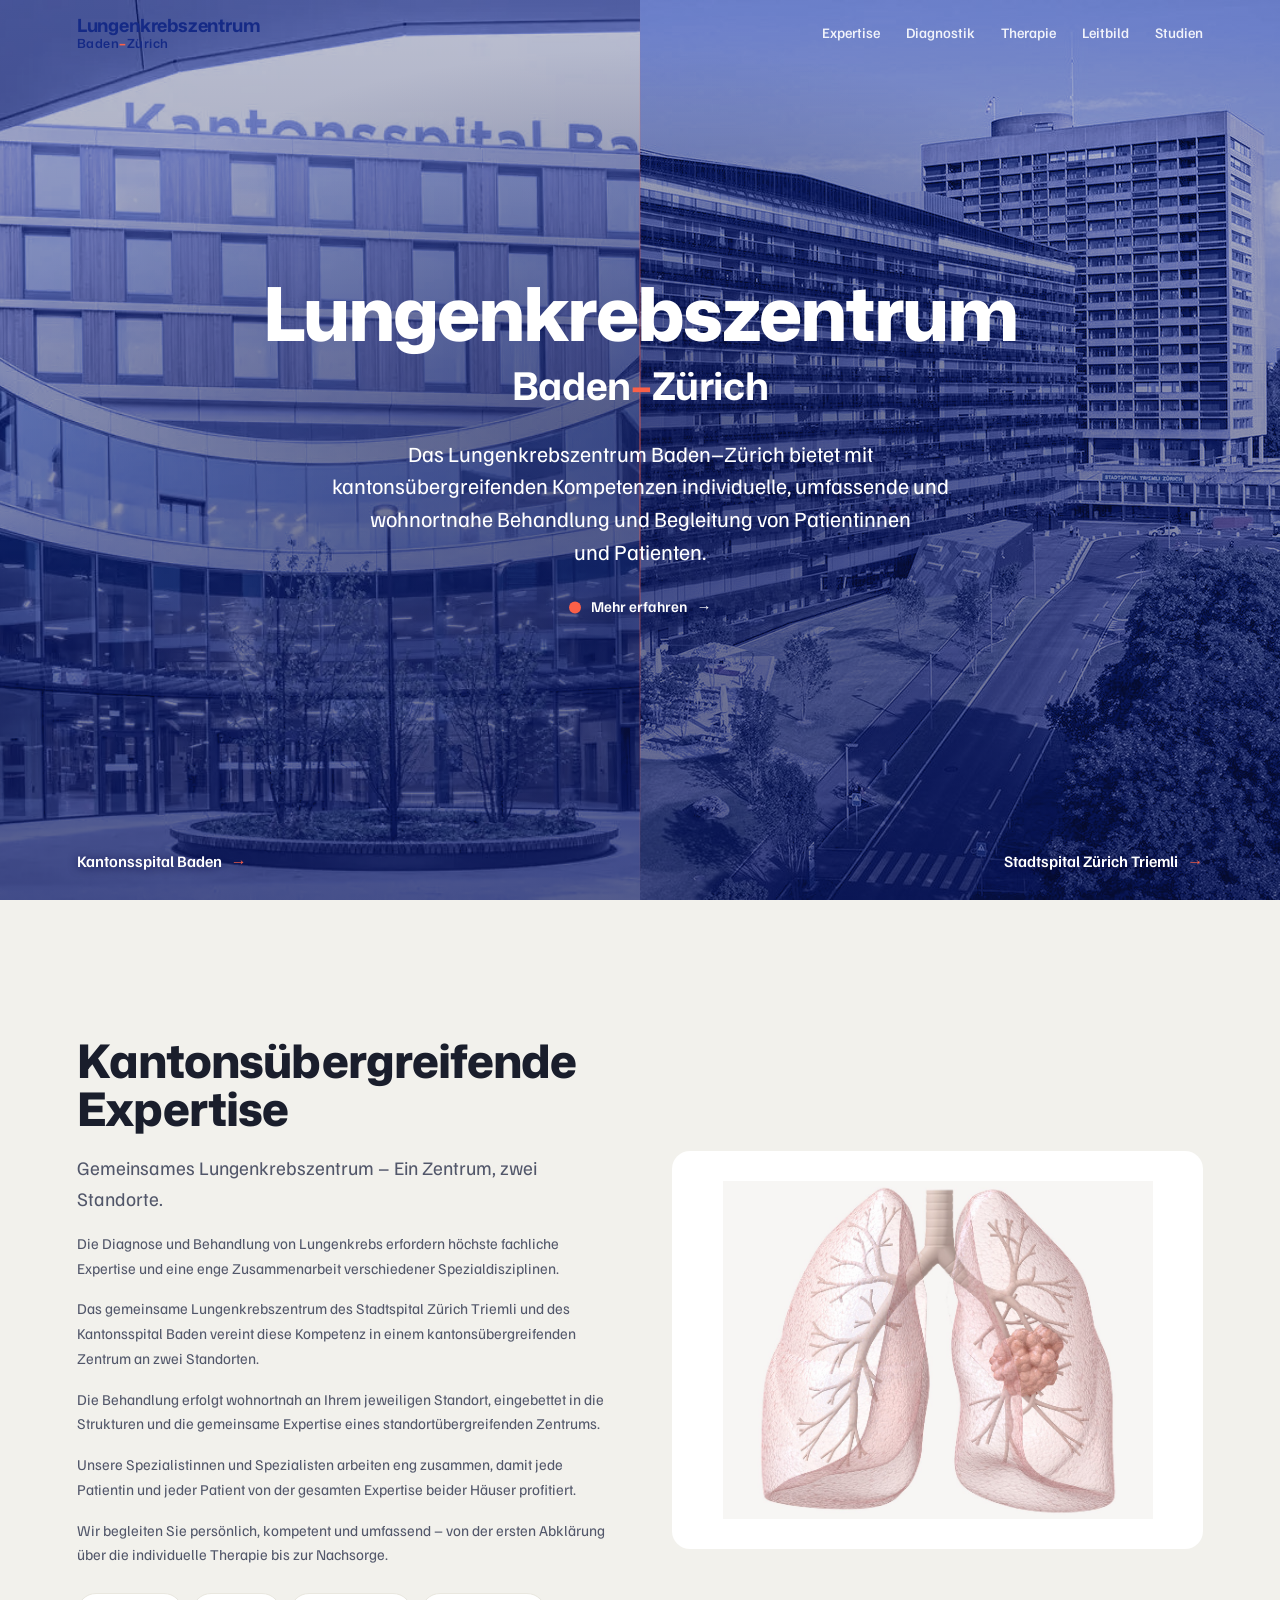
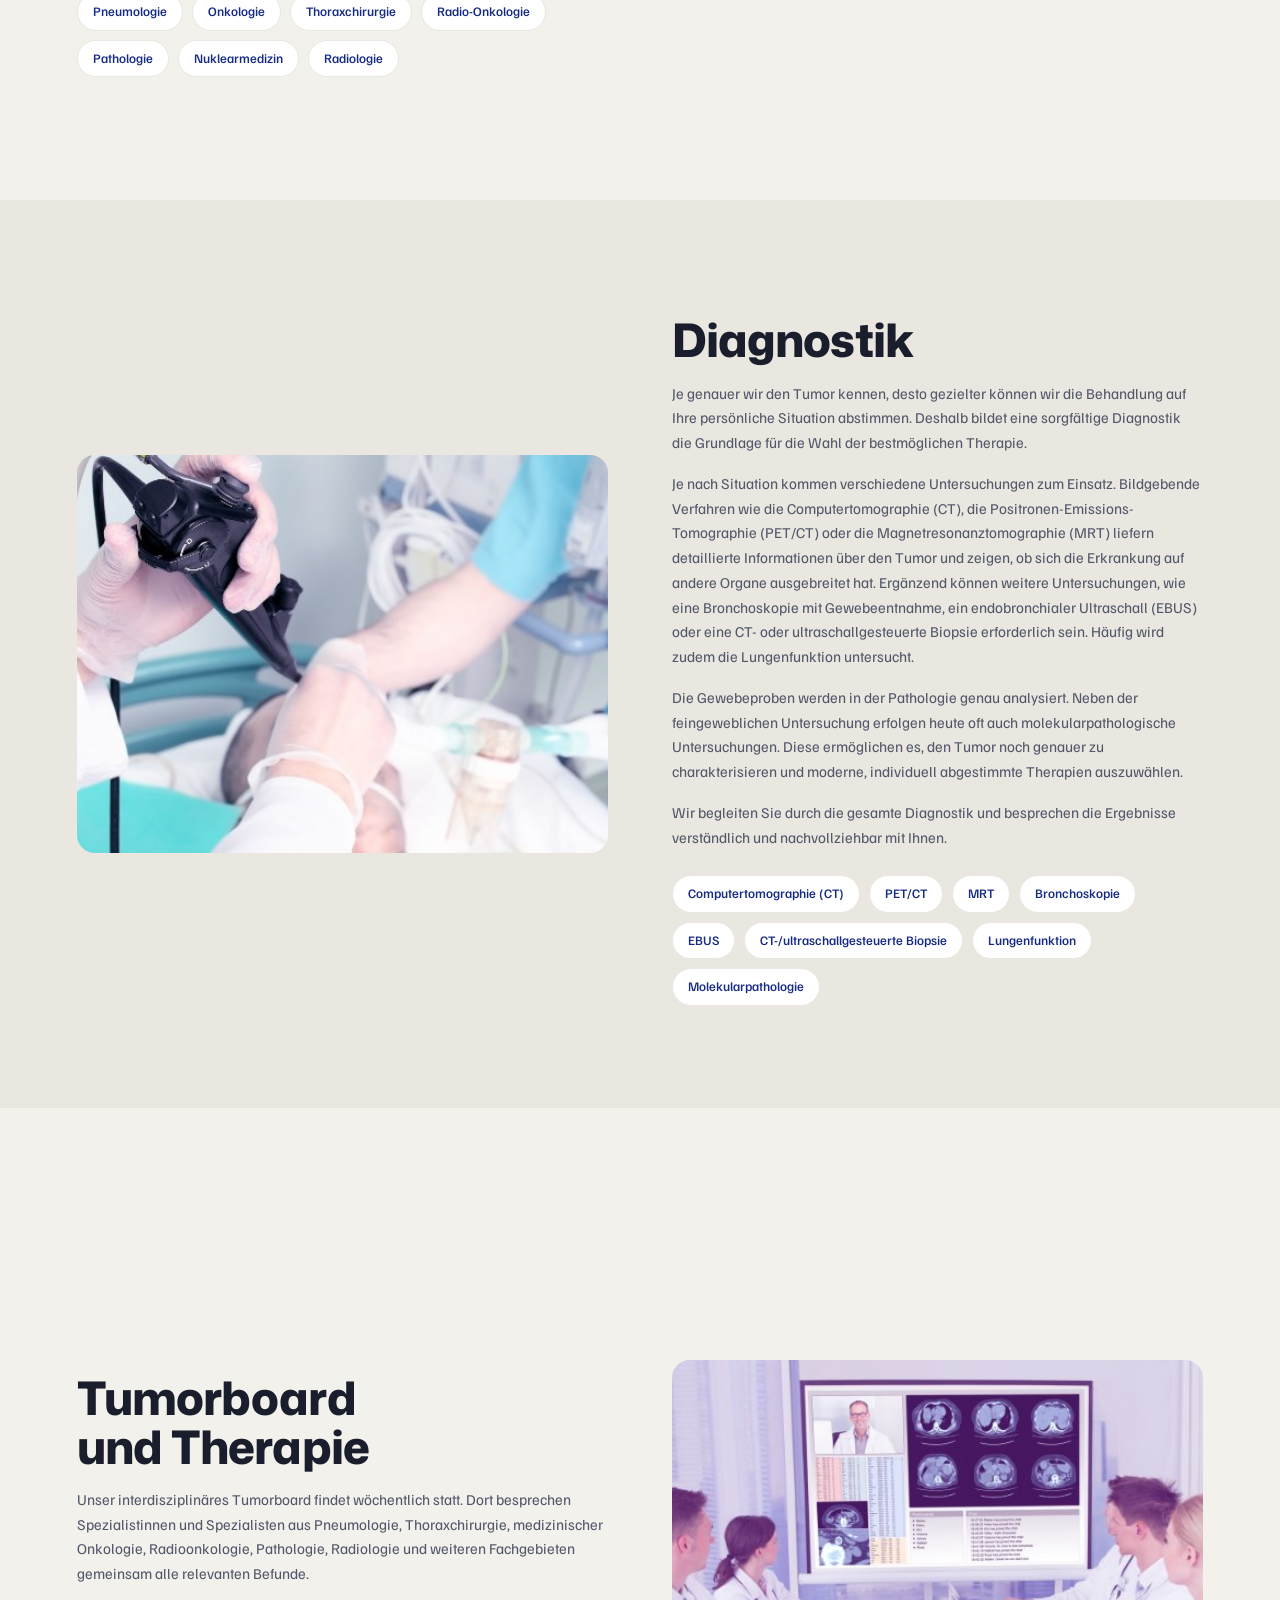
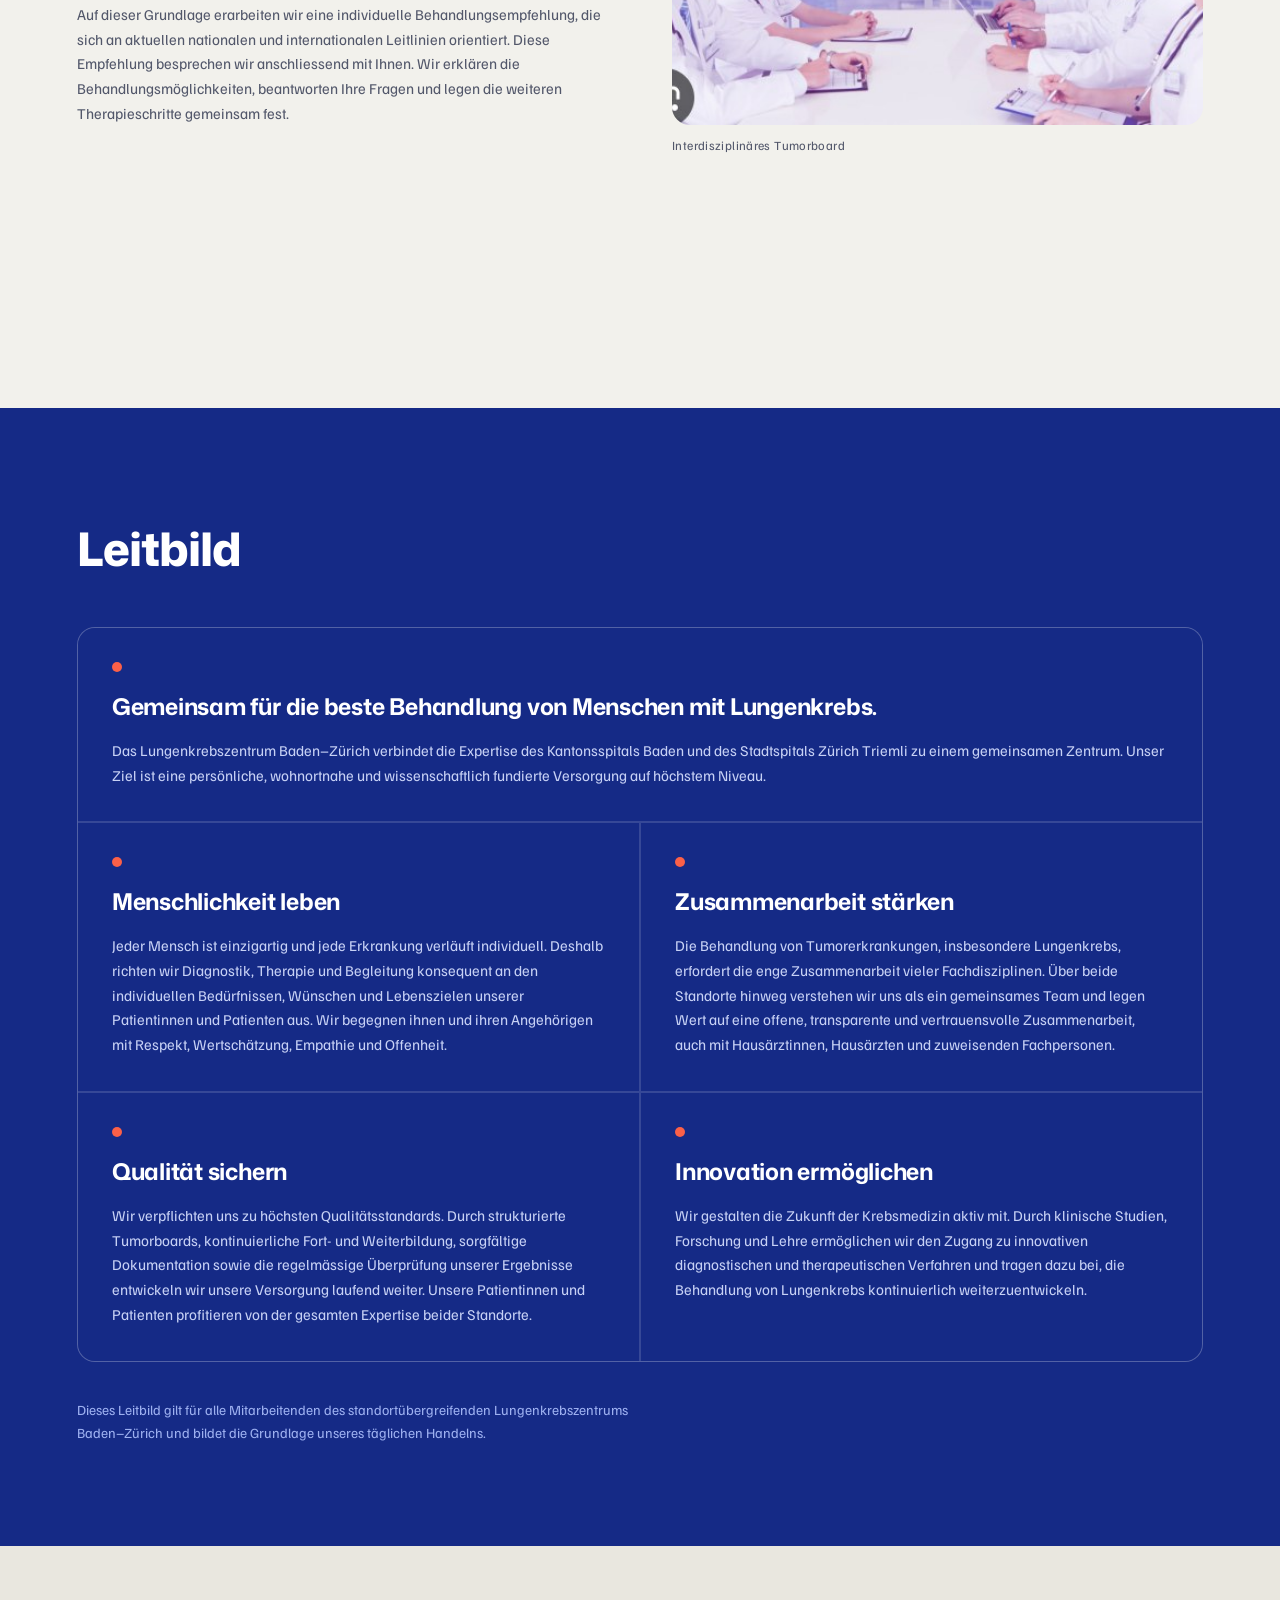
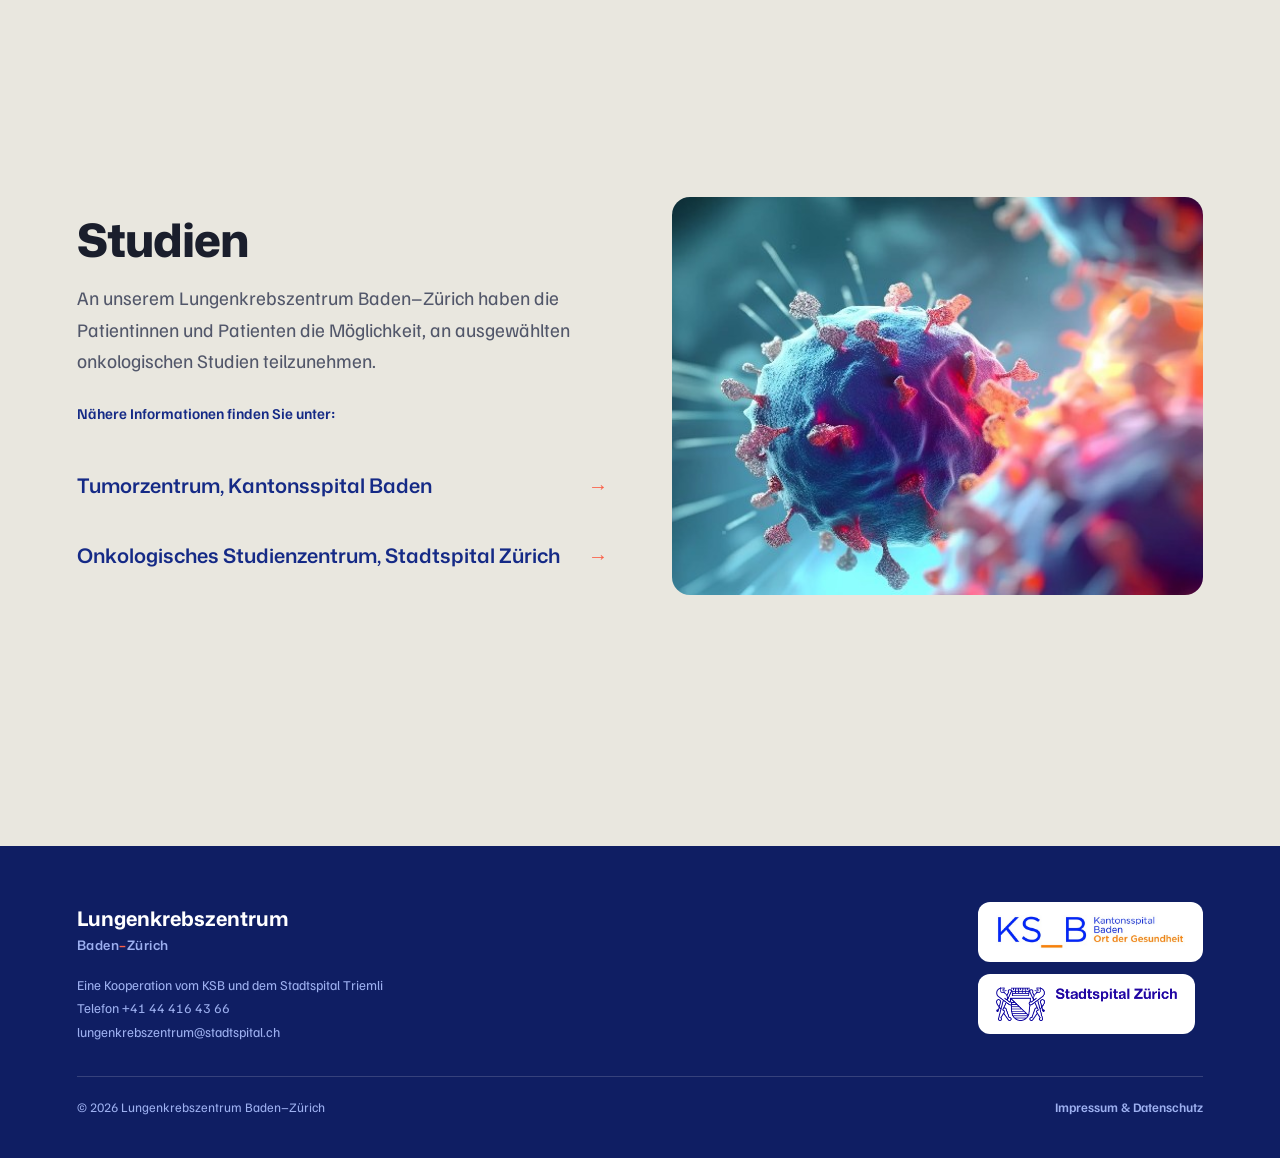
==== commit a9f482ab: "Tumorboard-Text aktualisiert (neue Fassung)" ====
--- a/index.html
+++ b/index.html
@@ -133,7 +133,8 @@
       <div class="reveal">
           <h2>Tumorboard<br>und Therapie</h2>
         <div class="body-copy">
-          <p>Unser interdisziplinäres Tumorboard findet wöchentlich statt. Dort besprechen Spezialistinnen und Spezialisten aus Pneumologie, Thoraxchirurgie, medizinischer Onkologie, Radioonkologie, Pathologie, sowie weiteren beteiligten Fachgebieten alle relevanten Untersuchungsergebnisse. Auf dieser Grundlage entwickeln sie eine individuelle Behandlungsempfehlung, die sich an den aktuellen nationalen und internationalen Leitlinien orientiert. Die Empfehlung besprechen wir anschliessend gemeinsam mit Ihnen. Dabei erläutern wir Ihnen die verschiedenen Behandlungsmöglichkeiten, beantworten Ihre Fragen und legen die weiteren Therapieschritte gemeinsam fest.</p>
+          <p>Unser interdisziplinäres Tumorboard findet wöchentlich statt. Dort besprechen Spezialistinnen und Spezialisten aus Pneumologie, Thoraxchirurgie, medizinischer Onkologie, Radioonkologie, Pathologie, Radiologie und weiteren Fachgebieten gemeinsam alle relevanten Befunde.</p>
+          <p>Auf dieser Grundlage erarbeiten wir eine individuelle Behandlungsempfehlung, die sich an aktuellen nationalen und internationalen Leitlinien orientiert. Diese Empfehlung besprechen wir anschliessend mit Ihnen. Wir erklären die Behandlungsmöglichkeiten, beantworten Ihre Fragen und legen die weiteren Therapieschritte gemeinsam fest.</p>
         </div>
       </div>
       <div class="reveal">
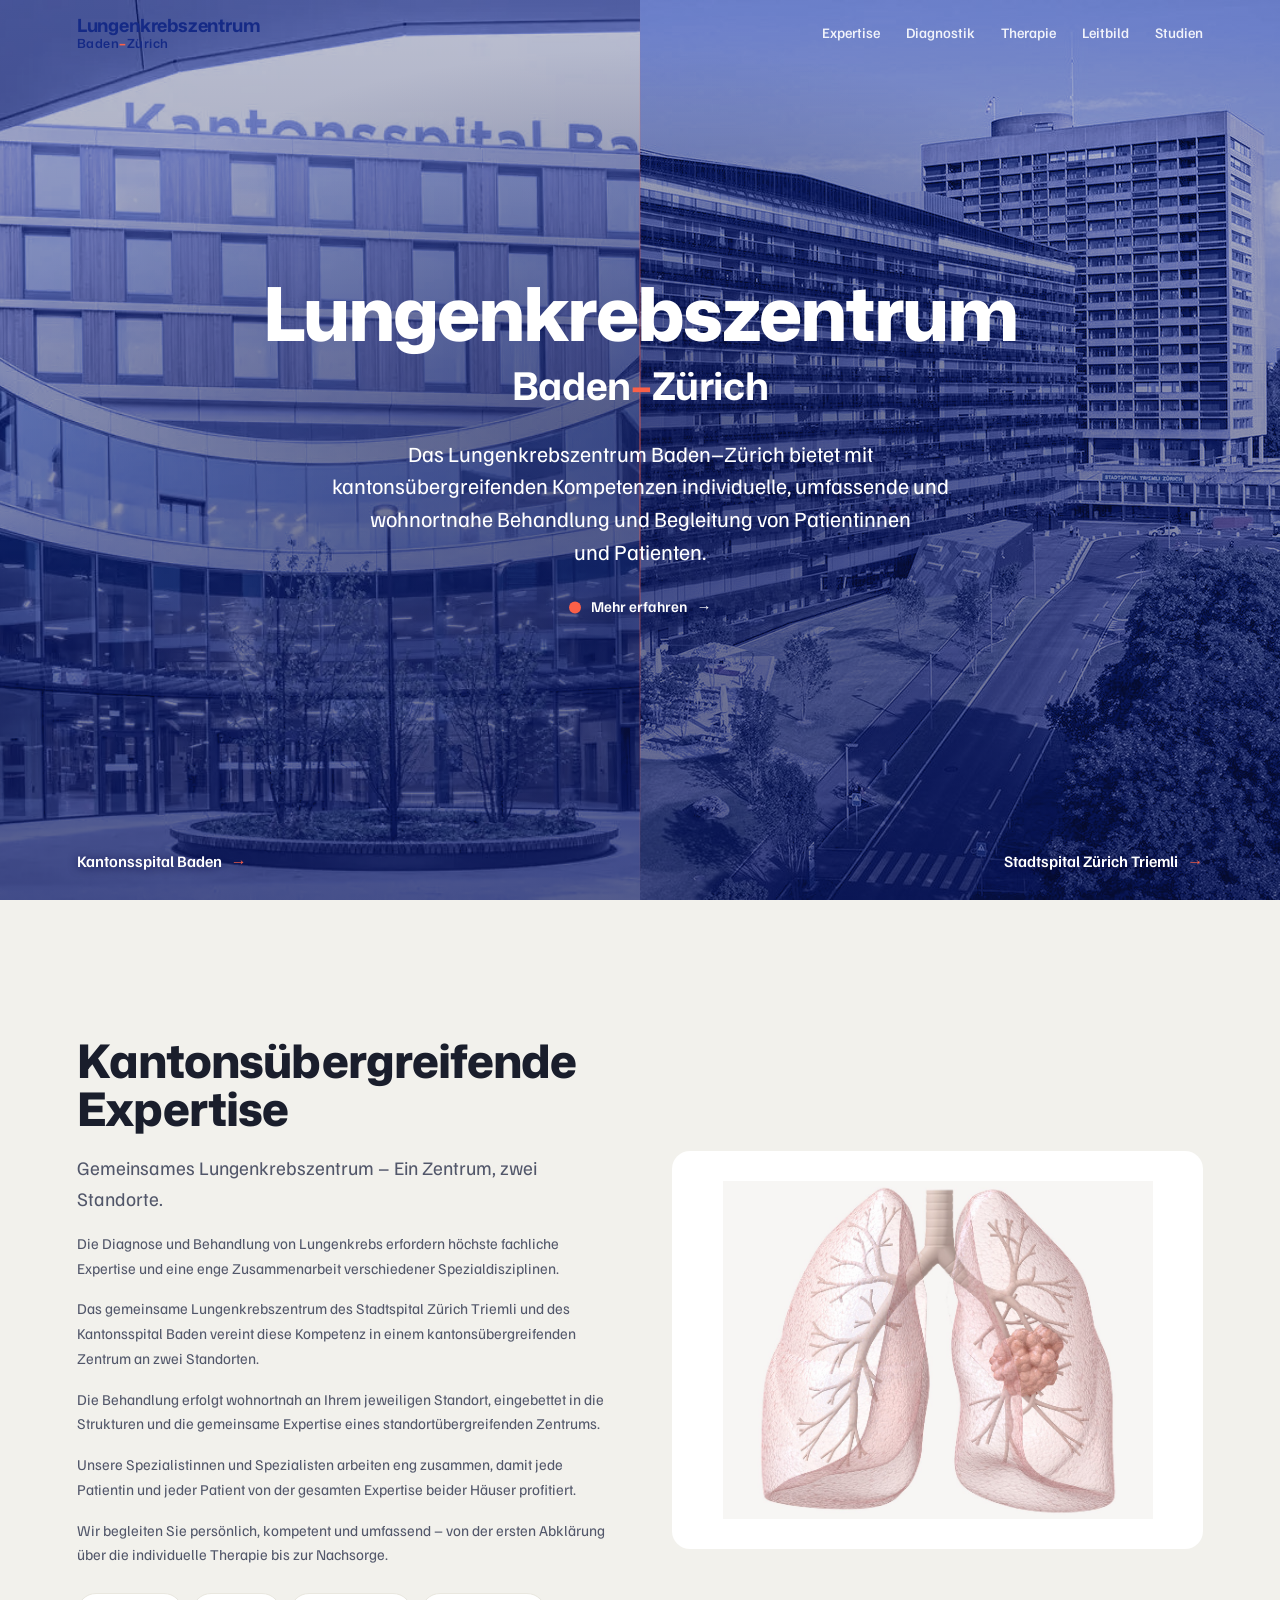
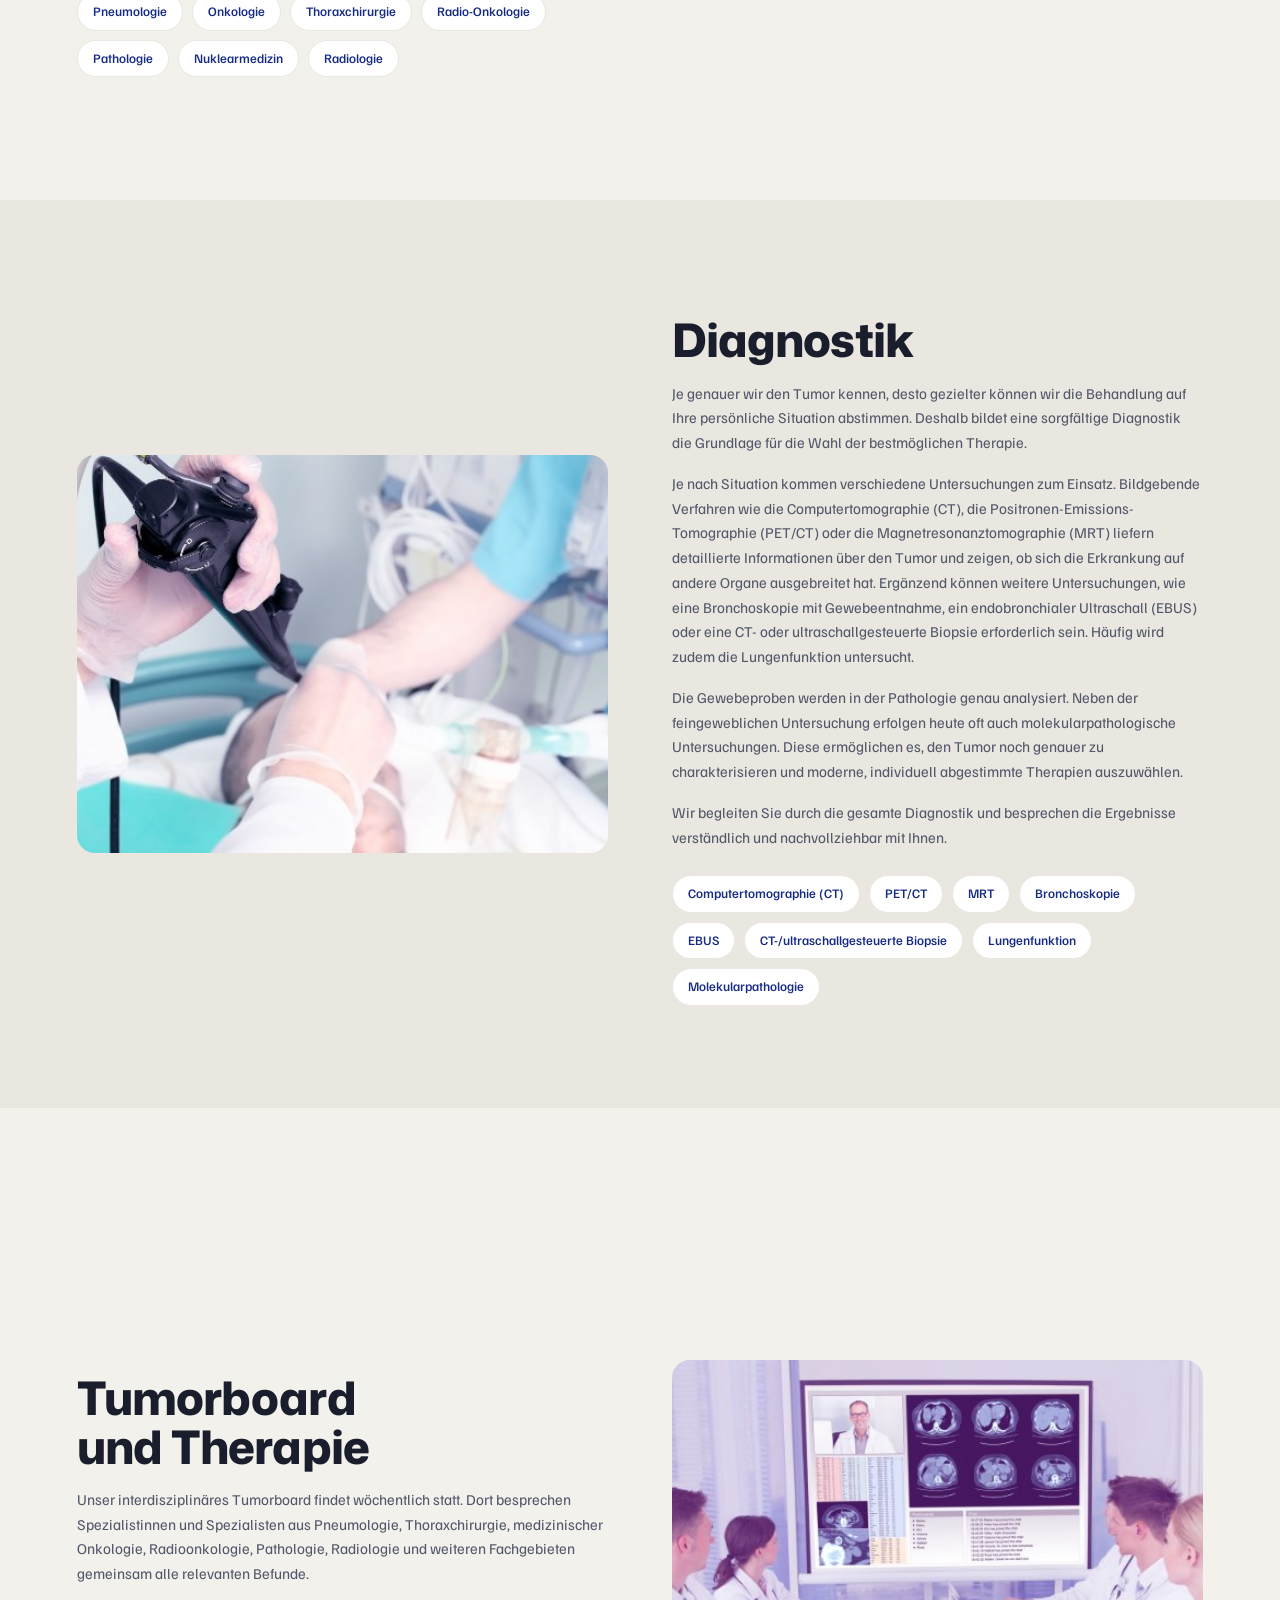
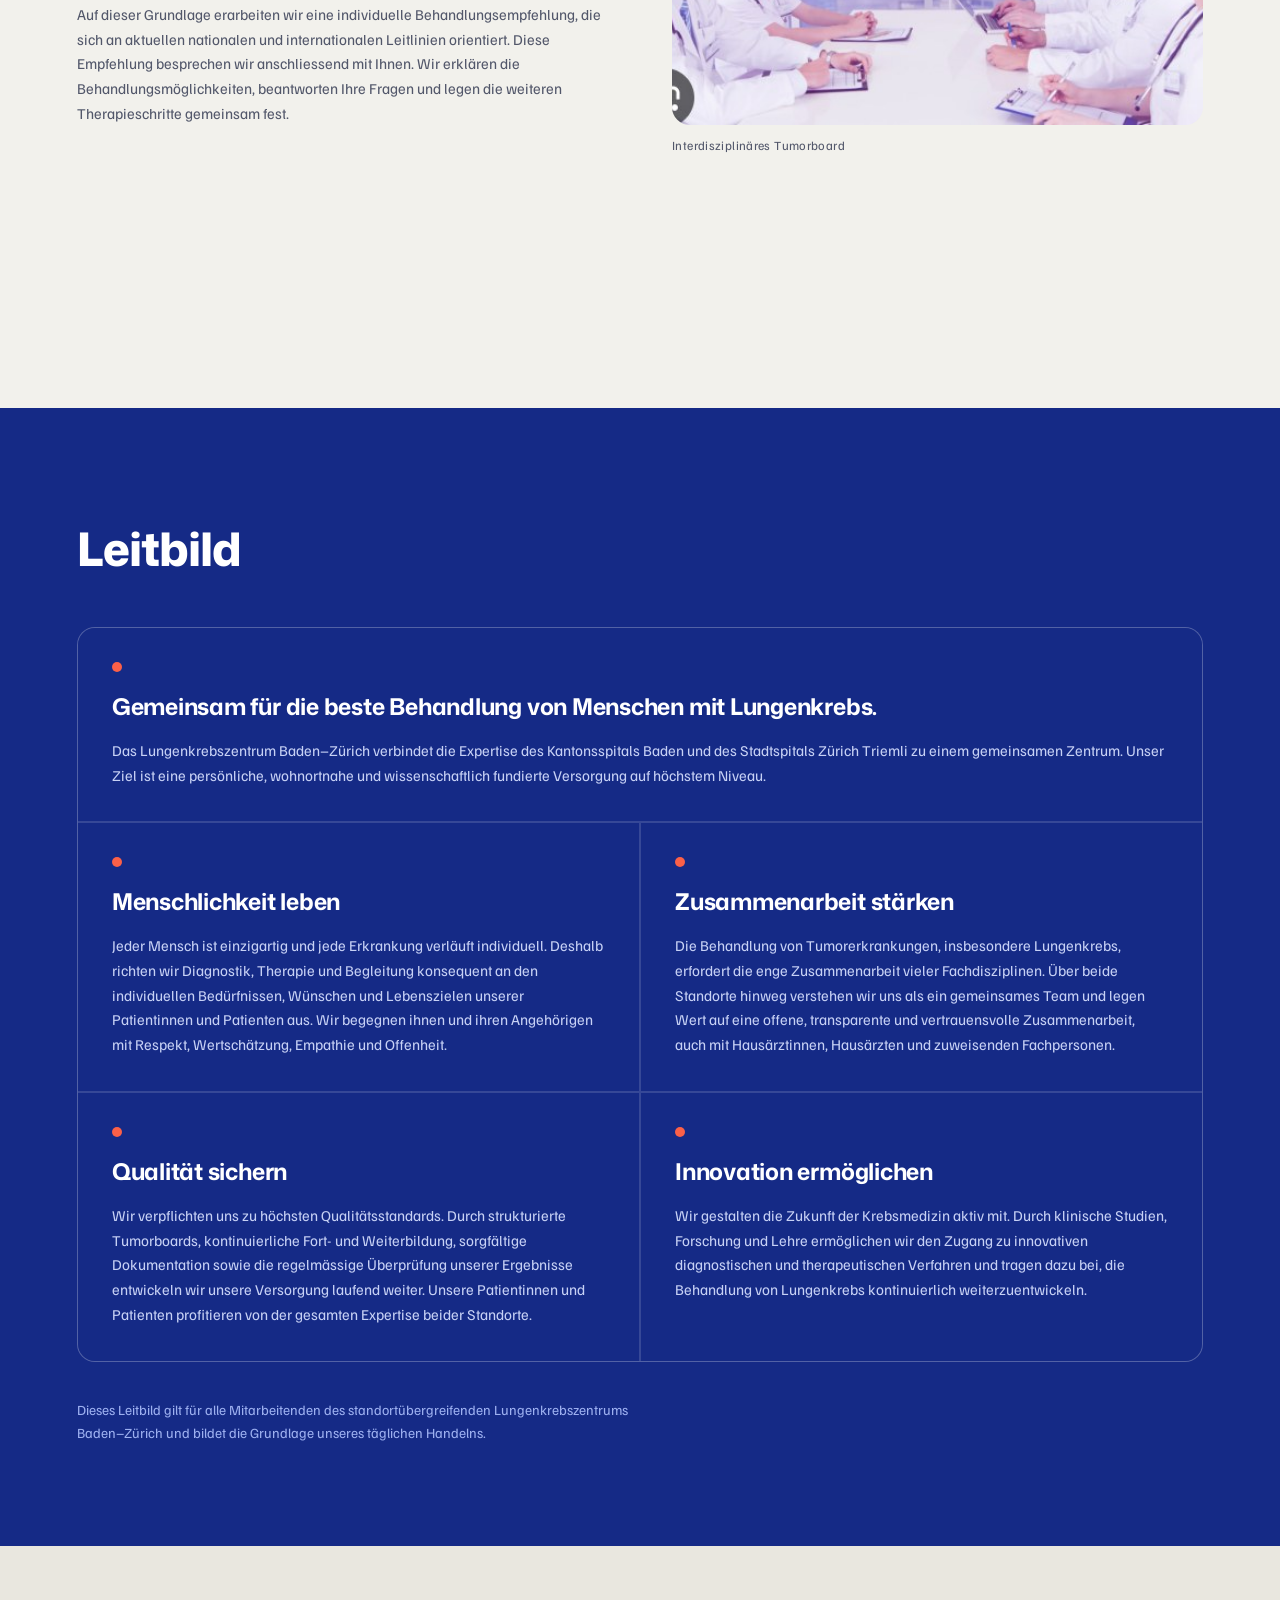
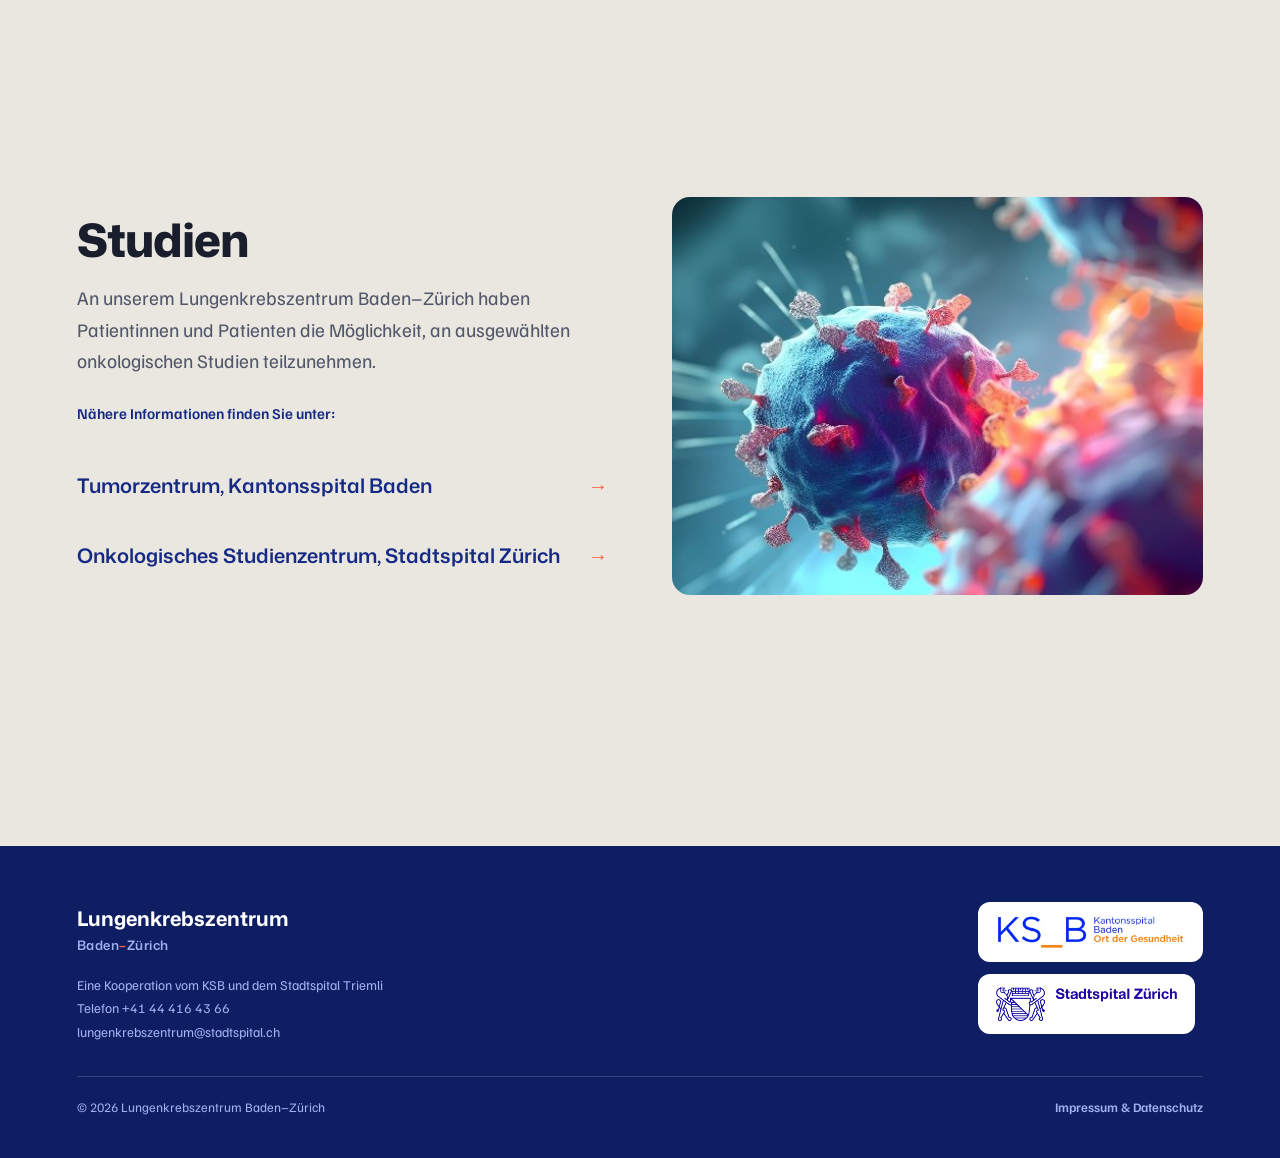
==== commit 2fddabbc: "Studien: Formulierung angepasst" ====
--- a/index.html
+++ b/index.html
@@ -175,7 +175,7 @@
   <div class="wrap split">
     <div class="reveal">
       <h2>Studien</h2>
-      <p class="lead">An unserem Lungenkrebszentrum Baden–Zürich haben die Patientinnen und Patienten die Möglichkeit, an ausgewählten onkologischen Studien teilzunehmen.</p>
+      <p class="lead">An unserem Lungenkrebszentrum Baden–Zürich haben Patientinnen und Patienten die Möglichkeit, an ausgewählten onkologischen Studien teilzunehmen.</p>
       <p style="font-weight:600;color:var(--blue);margin-top:24px;">Nähere Informationen finden Sie unter:</p>
       <div class="studien-links">
         <a href="https://www.kantonsspitalbaden.ch/kompetenzbereiche/tumorzentrum" target="_blank" rel="noopener">Tumorzentrum, Kantonsspital Baden <span class="arrow">→</span></a>
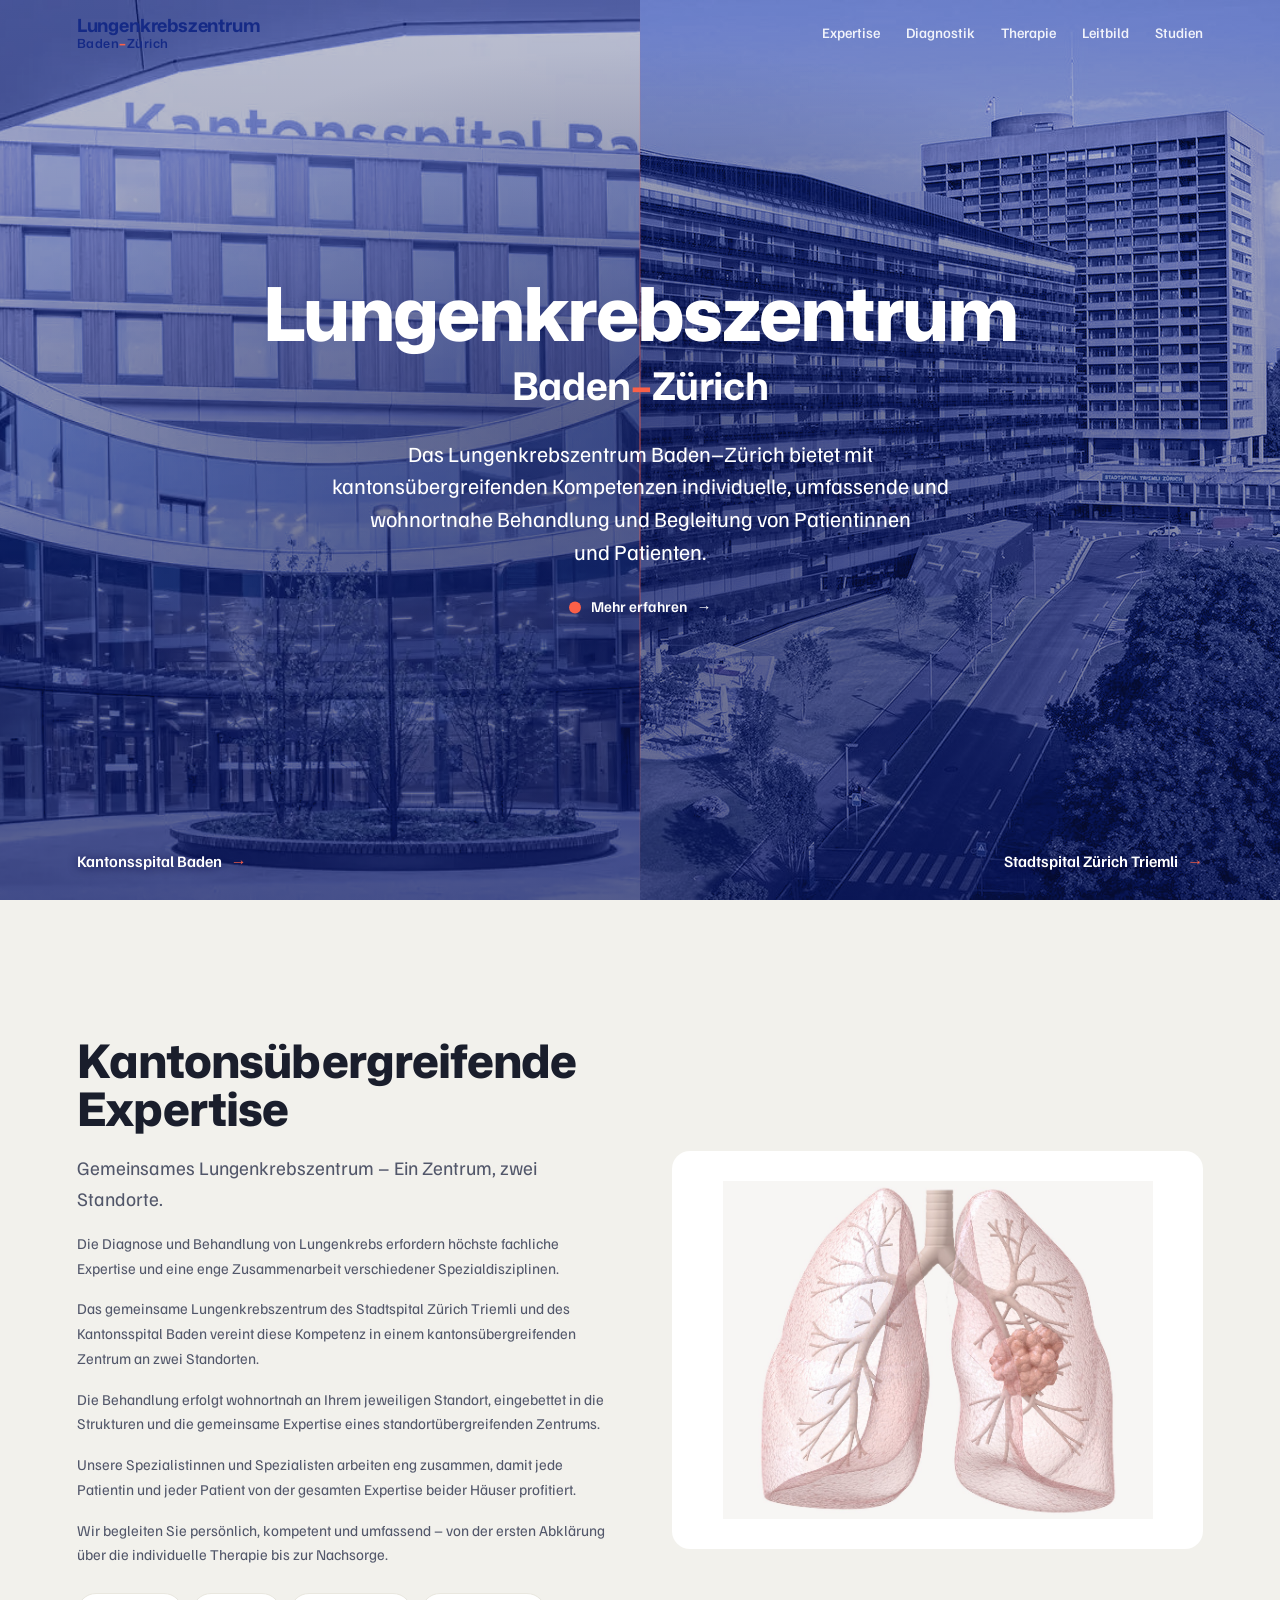
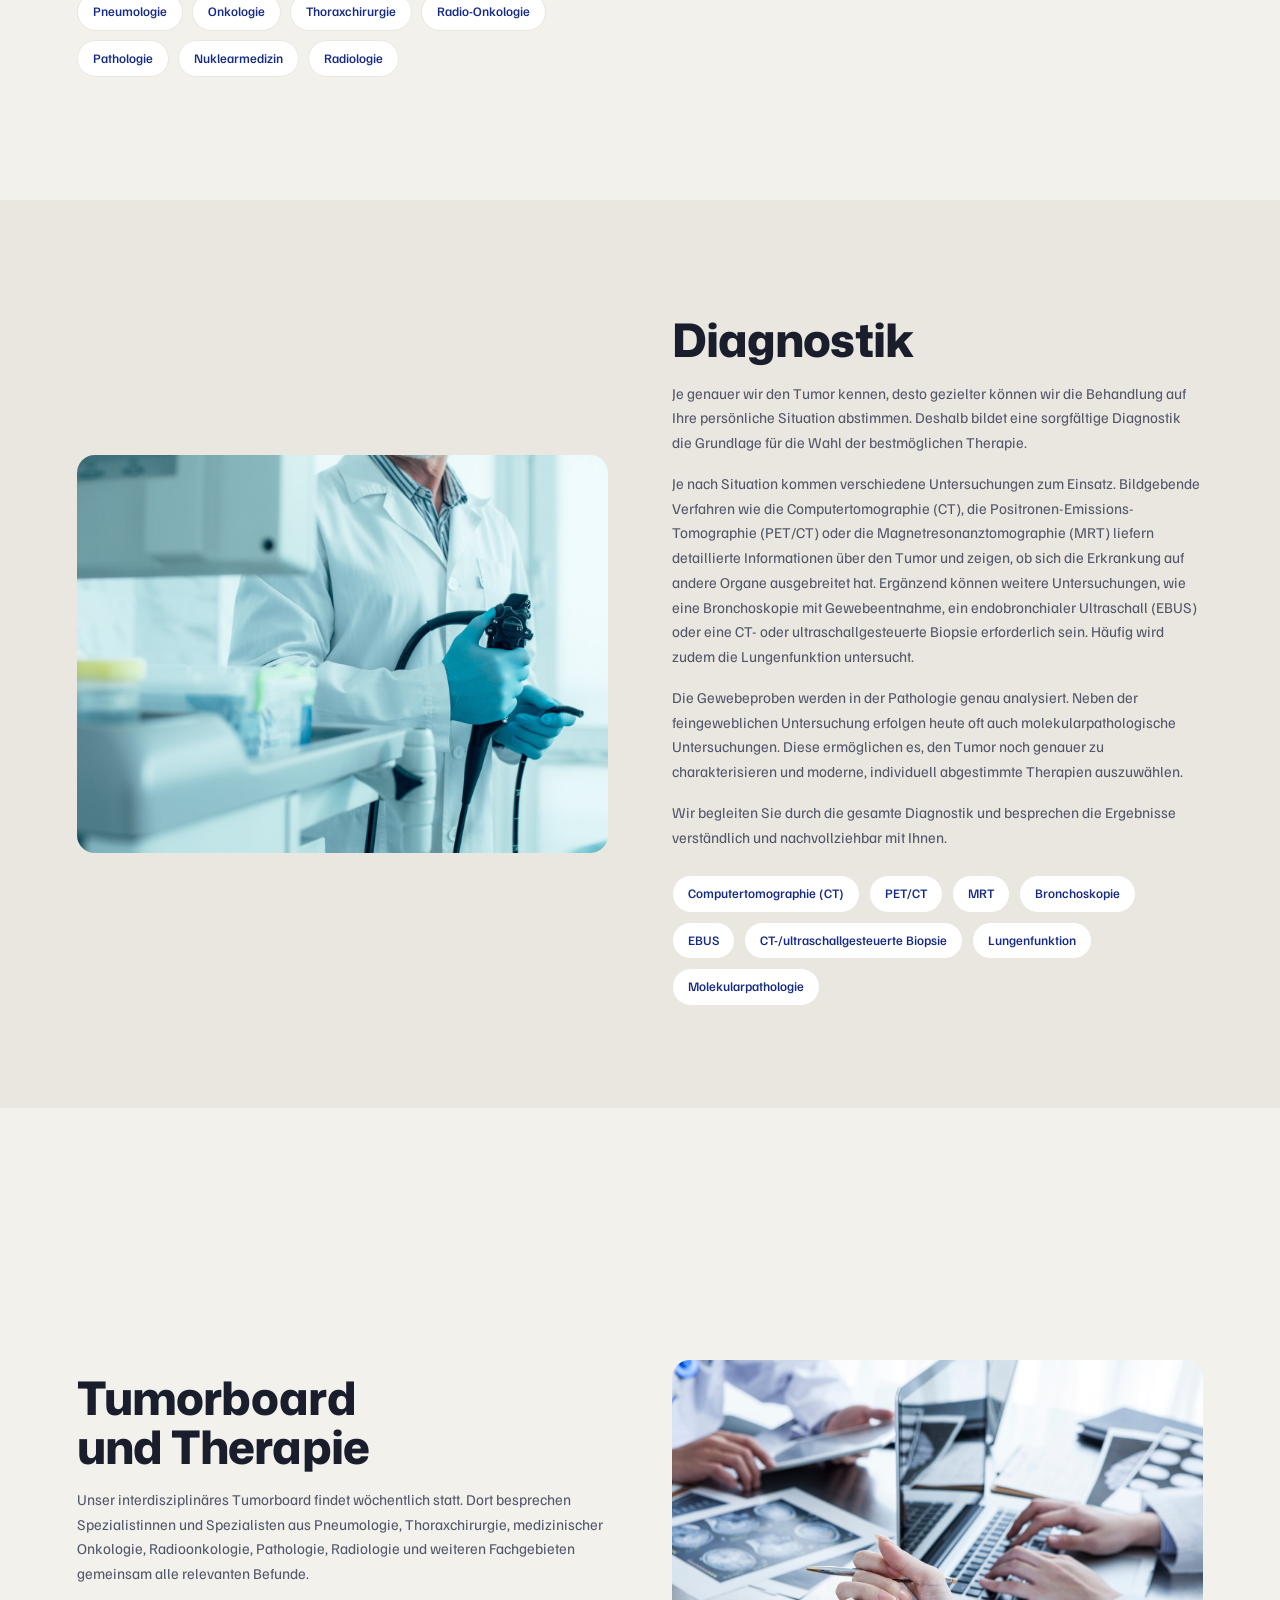
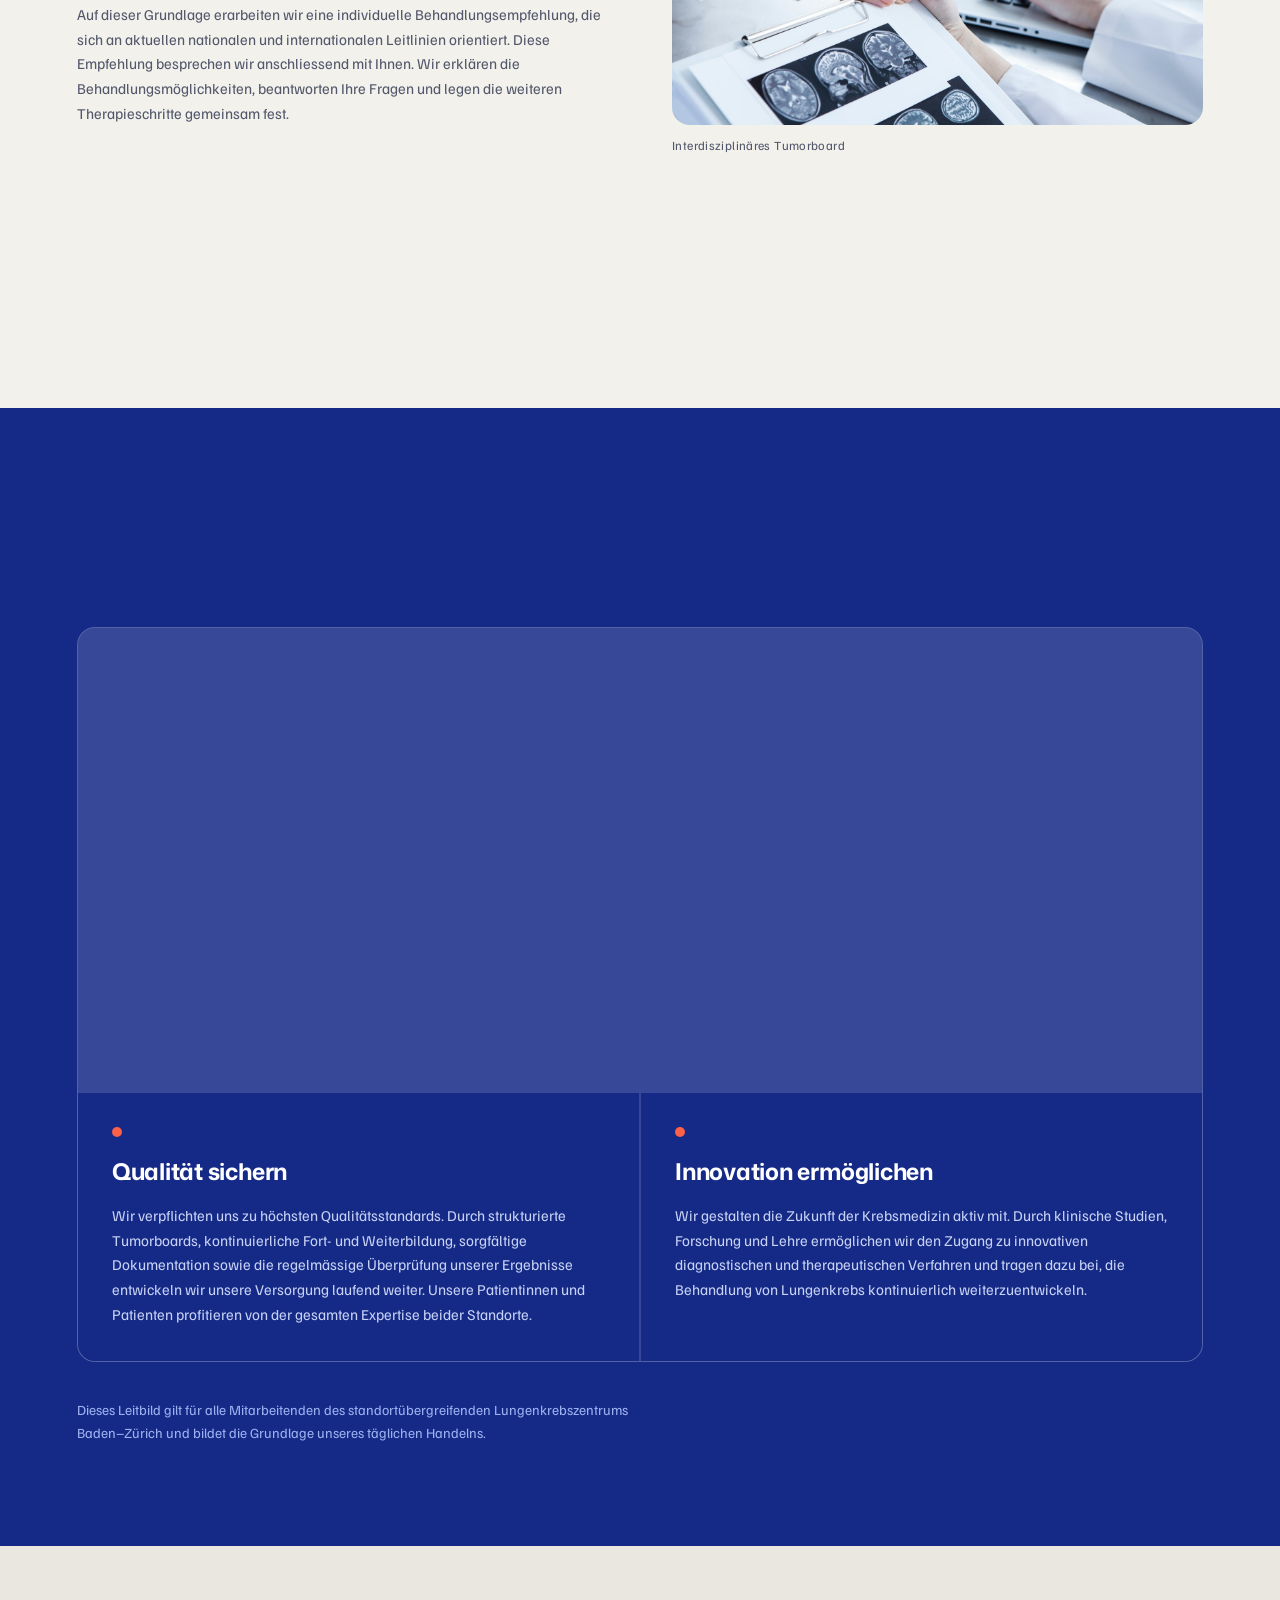
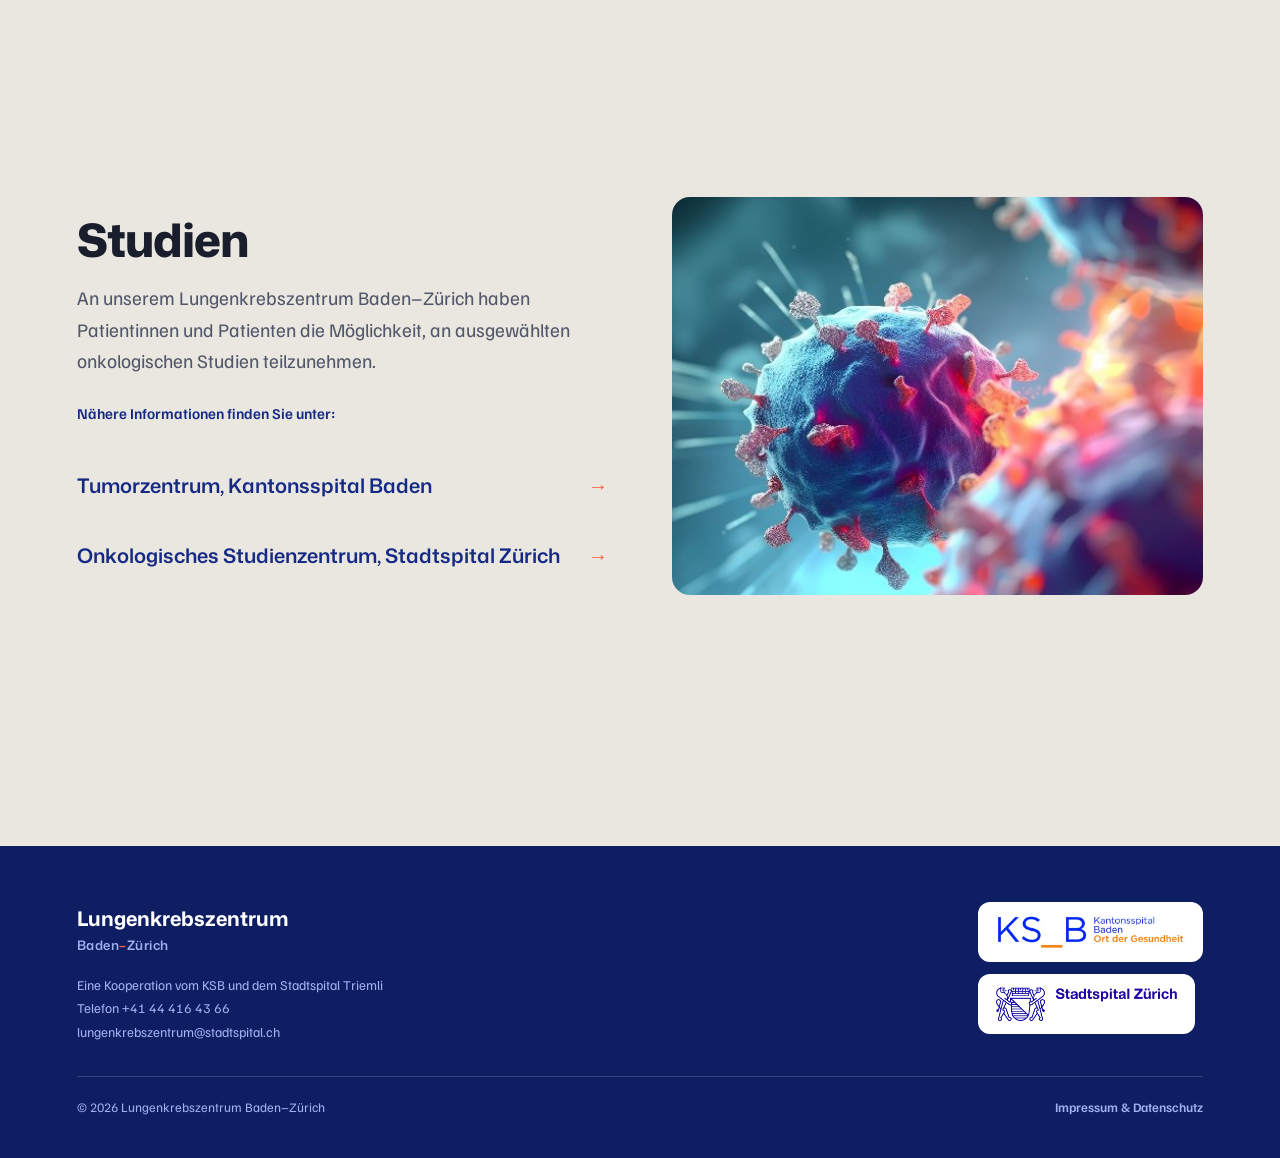
==== commit 03a291a7: "SEO: h1, canonical, OG/Twitter, JSON-LD, robots.txt, sitemap.xml" ====
--- a/index.html
+++ b/index.html
@@ -8,6 +8,21 @@
 <link rel="icon" href="favicon-32.png" type="image/png" sizes="32x32">
 <link rel="apple-touch-icon" href="favicon.png">
 <meta name="description" content="Das Lungenkrebszentrum Baden–Zürich vereint die Expertise des Kantonsspitals Baden und des Stadtspitals Zürich Triemli. Kantonsübergreifende, wohnortnahe Behandlung von Lungenkrebs an zwei Standorten.">
+<meta name="theme-color" content="#152A86">
+<link rel="canonical" href="https://lungenkrebszentrum-baden-zuerich.ch/">
+<meta property="og:type" content="website">
+<meta property="og:site_name" content="Lungenkrebszentrum Baden–Zürich">
+<meta property="og:locale" content="de_CH">
+<meta property="og:title" content="Lungenkrebszentrum Baden–Zürich">
+<meta property="og:description" content="Kantonsübergreifende, wohnortnahe Behandlung von Lungenkrebs – ein gemeinsames Zentrum des Kantonsspitals Baden und des Stadtspitals Zürich Triemli.">
+<meta property="og:url" content="https://lungenkrebszentrum-baden-zuerich.ch/">
+<meta property="og:image" content="https://lungenkrebszentrum-baden-zuerich.ch/assets/og-image.jpg">
+<meta property="og:image:width" content="1200">
+<meta property="og:image:height" content="630">
+<meta name="twitter:card" content="summary_large_image">
+<meta name="twitter:title" content="Lungenkrebszentrum Baden–Zürich">
+<meta name="twitter:description" content="Kantonsübergreifende, wohnortnahe Behandlung von Lungenkrebs – ein gemeinsames Zentrum des Kantonsspitals Baden und des Stadtspitals Zürich Triemli.">
+<meta name="twitter:image" content="https://lungenkrebszentrum-baden-zuerich.ch/assets/og-image.jpg">
 <link rel="stylesheet" href="css/styles.css">
 <style>
   /* Hero — cinematic merge */
@@ -43,7 +58,24 @@
     .hh-label.l{top:18px;bottom:auto;}
     .hh-label.r{right:auto;left:var(--mx);bottom:18px;}
   }
+  .vh{position:absolute!important;width:1px;height:1px;padding:0;margin:-1px;overflow:hidden;clip:rect(0,0,0,0);white-space:nowrap;border:0;}
 </style>
+<script type="application/ld+json">
+{
+  "@context":"https://schema.org",
+  "@type":"MedicalOrganization",
+  "name":"Lungenkrebszentrum Baden–Zürich",
+  "url":"https://lungenkrebszentrum-baden-zuerich.ch/",
+  "description":"Kantonsübergreifendes Zentrum für die Diagnose und Behandlung von Lungenkrebs – eine Kooperation des Kantonsspitals Baden und des Stadtspitals Zürich Triemli.",
+  "medicalSpecialty":"Oncology",
+  "telephone":"+41 44 416 43 66",
+  "email":"lungenkrebszentrum@stadtspital.ch",
+  "location":[
+    {"@type":"Place","name":"Kantonsspital Baden","address":{"@type":"PostalAddress","streetAddress":"Im Ergel 1","postalCode":"5404","addressLocality":"Baden","addressCountry":"CH"}},
+    {"@type":"Place","name":"Stadtspital Zürich Triemli","address":{"@type":"PostalAddress","streetAddress":"Birmensdorferstrasse 497","postalCode":"8063","addressLocality":"Zürich","addressCountry":"CH"}}
+  ]
+}
+</script>
 </head>
 <body>
 
@@ -72,6 +104,7 @@
   <a class="hh-label l" href="https://www.kantonsspitalbaden.ch/kompetenzbereiche/lungenkrebszentrum" target="_blank" rel="noopener">Kantonsspital Baden <span class="arrow" aria-hidden="true">→</span></a>
   <a class="hh-label r" href="https://www.stadt-zuerich.ch/stadtspital/de/ueber-uns/fachbereiche/lungenkrebszentrum.html" target="_blank" rel="noopener">Stadtspital Zürich Triemli <span class="arrow" aria-hidden="true">→</span></a>
   <div class="hero-inner">
+    <h1 class="vh">Lungenkrebszentrum Baden–Zürich – kantonsübergreifendes Zentrum für die Behandlung von Lungenkrebs</h1>
     <div class="hero-logo">
       <span class="ll">Lungenkrebszentrum</span>
       <span class="lc">Baden<span class="sl">–</span>Zürich</span>
